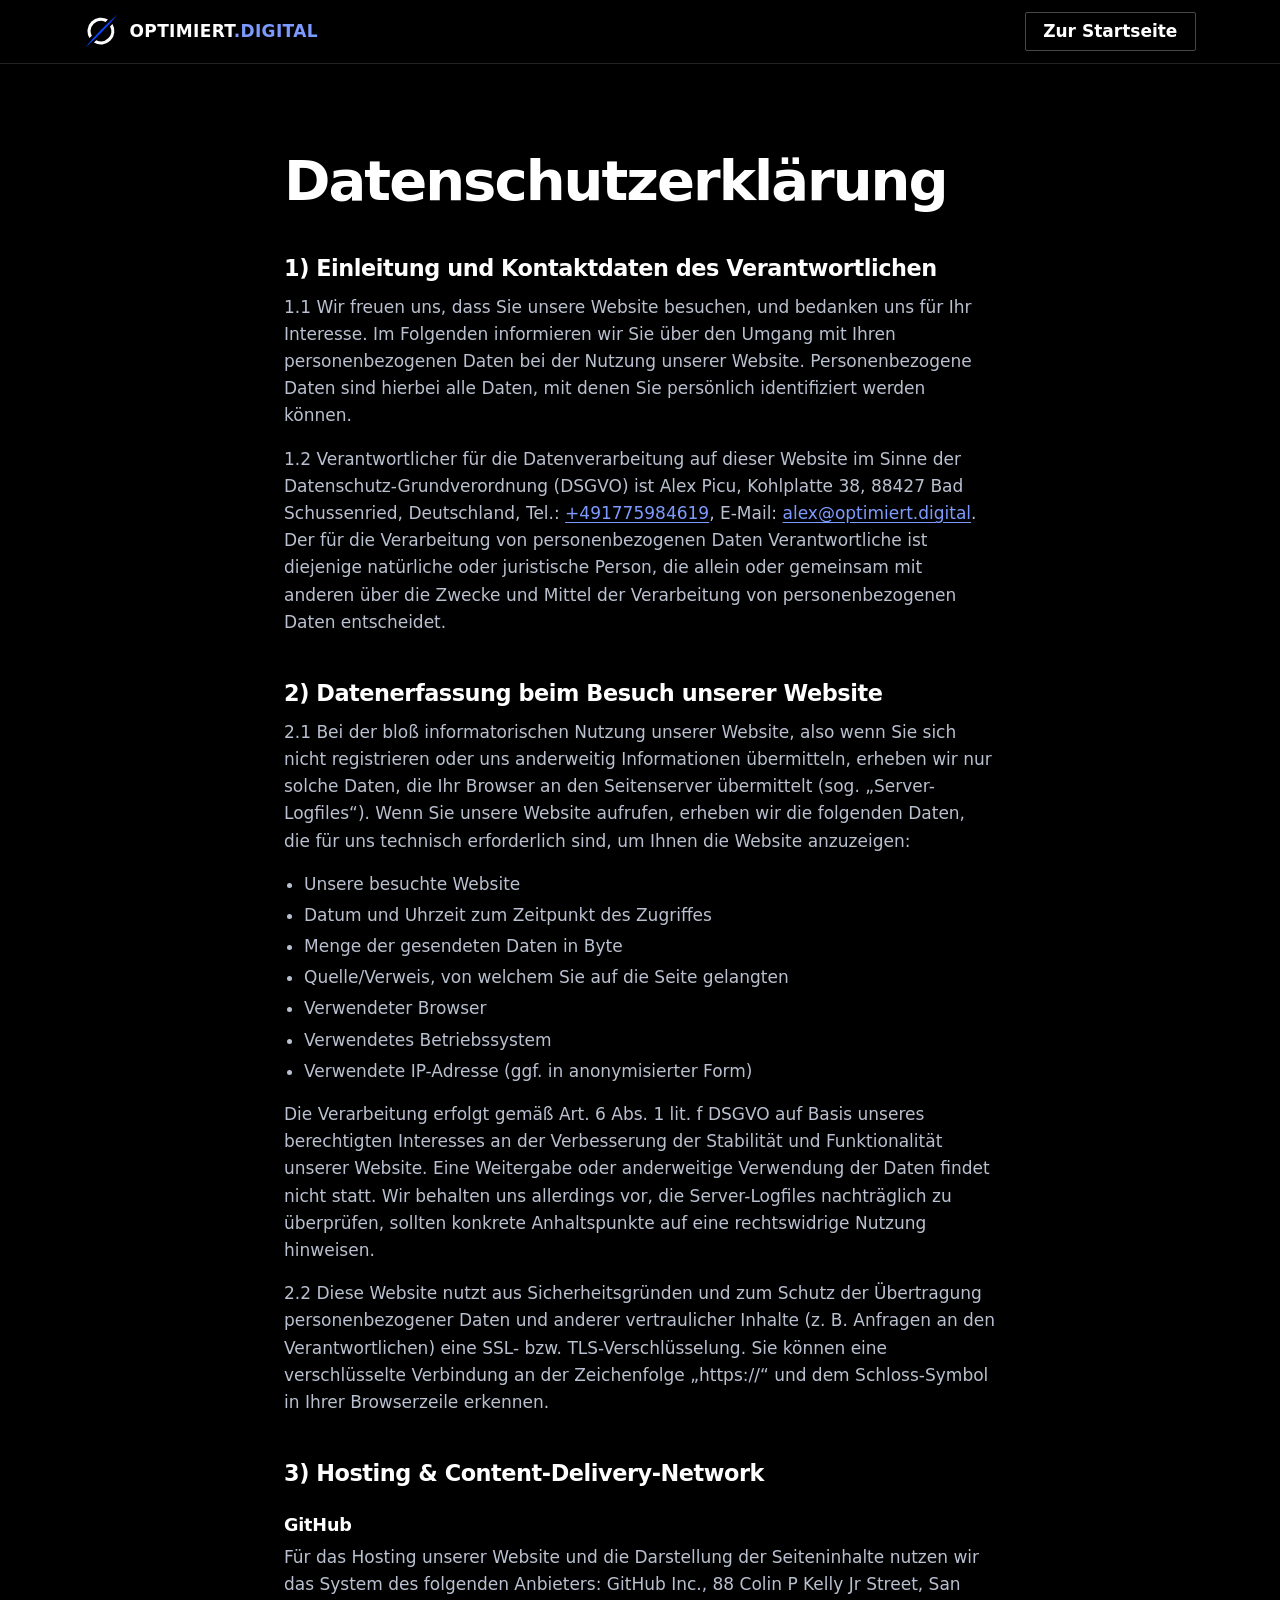
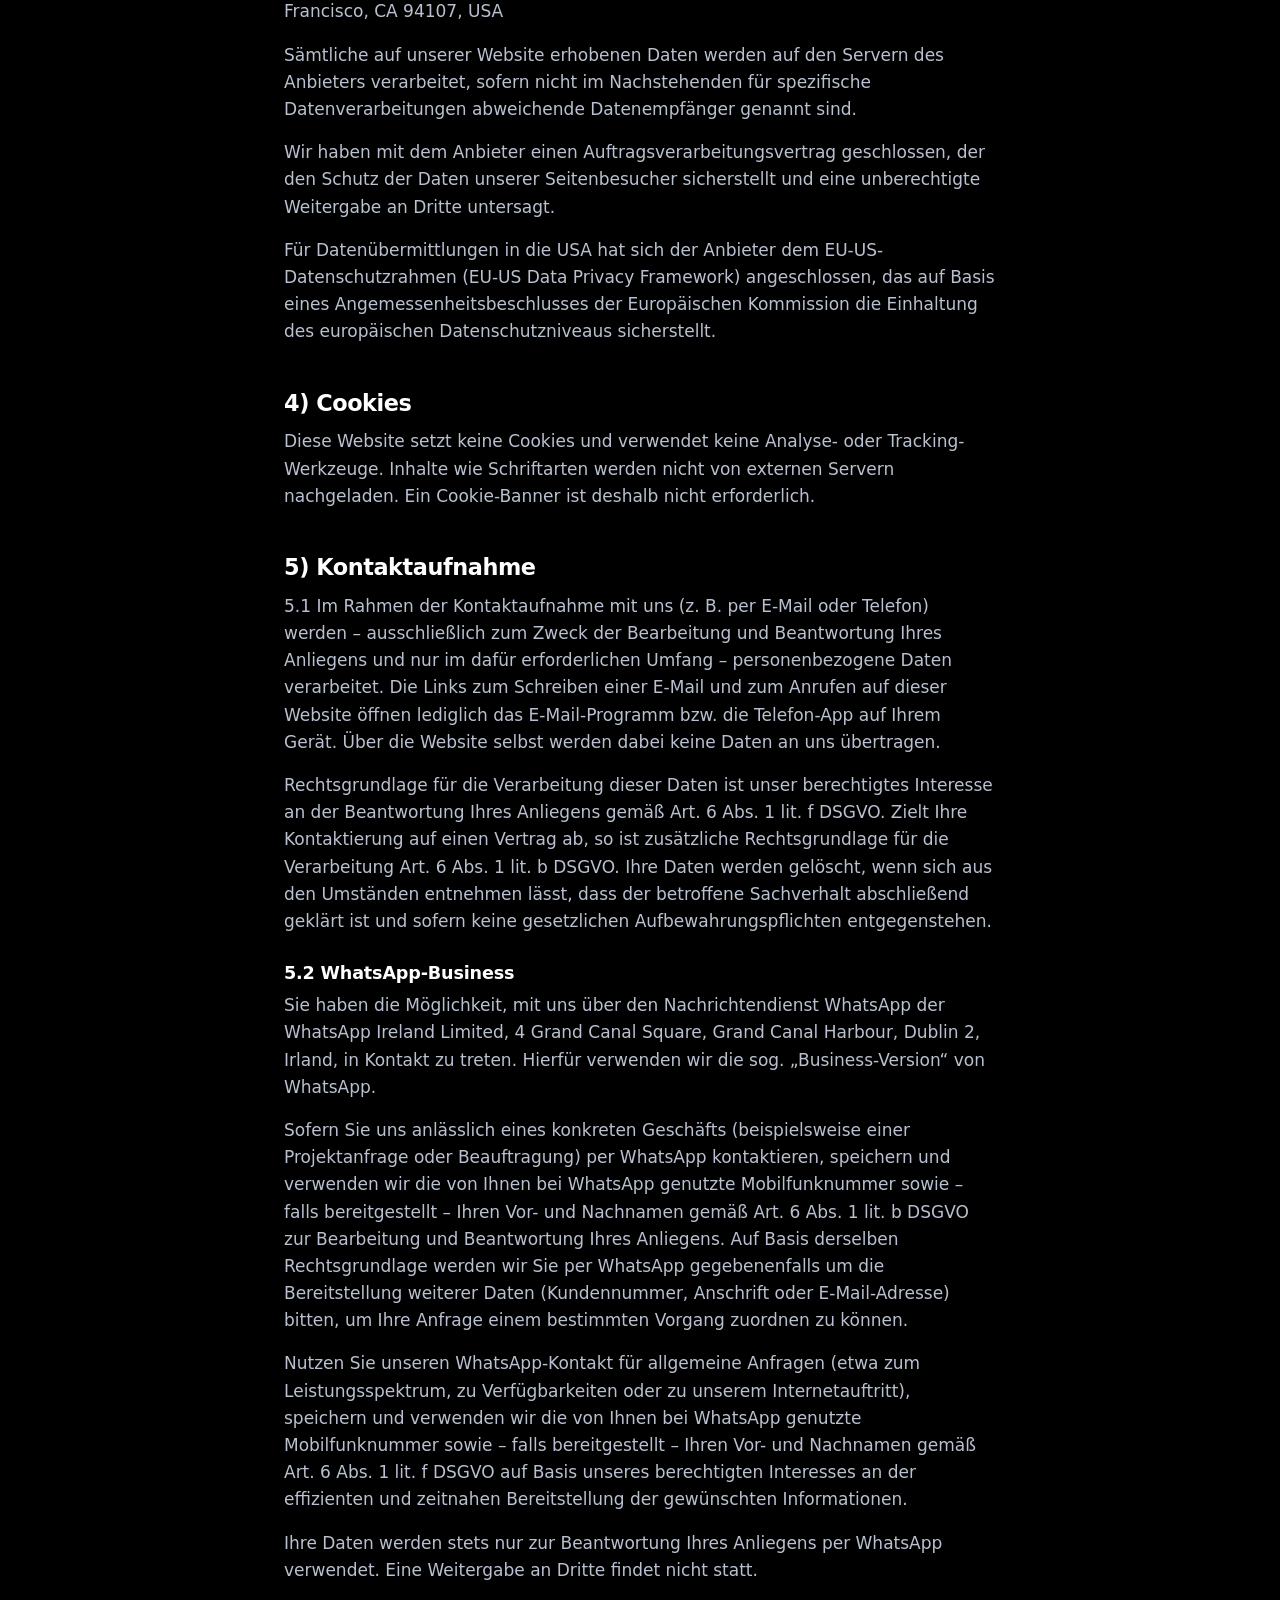
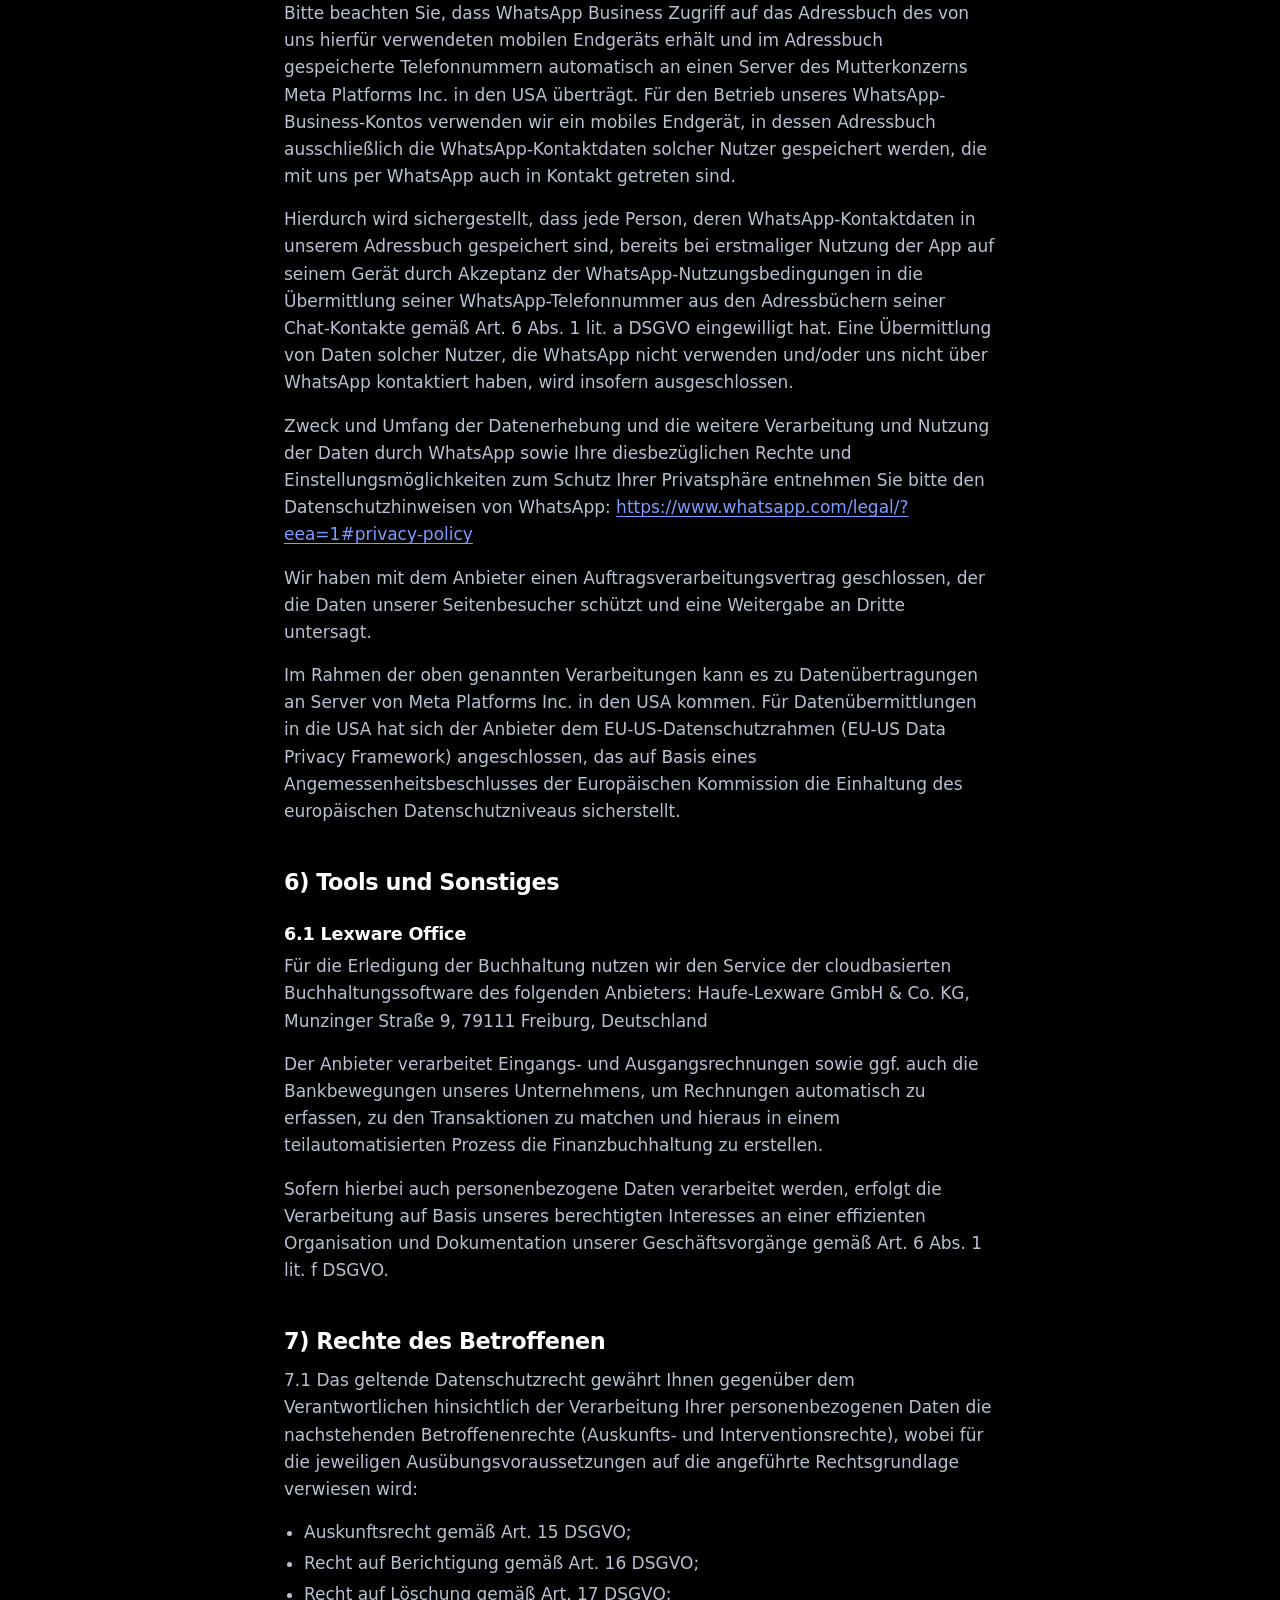
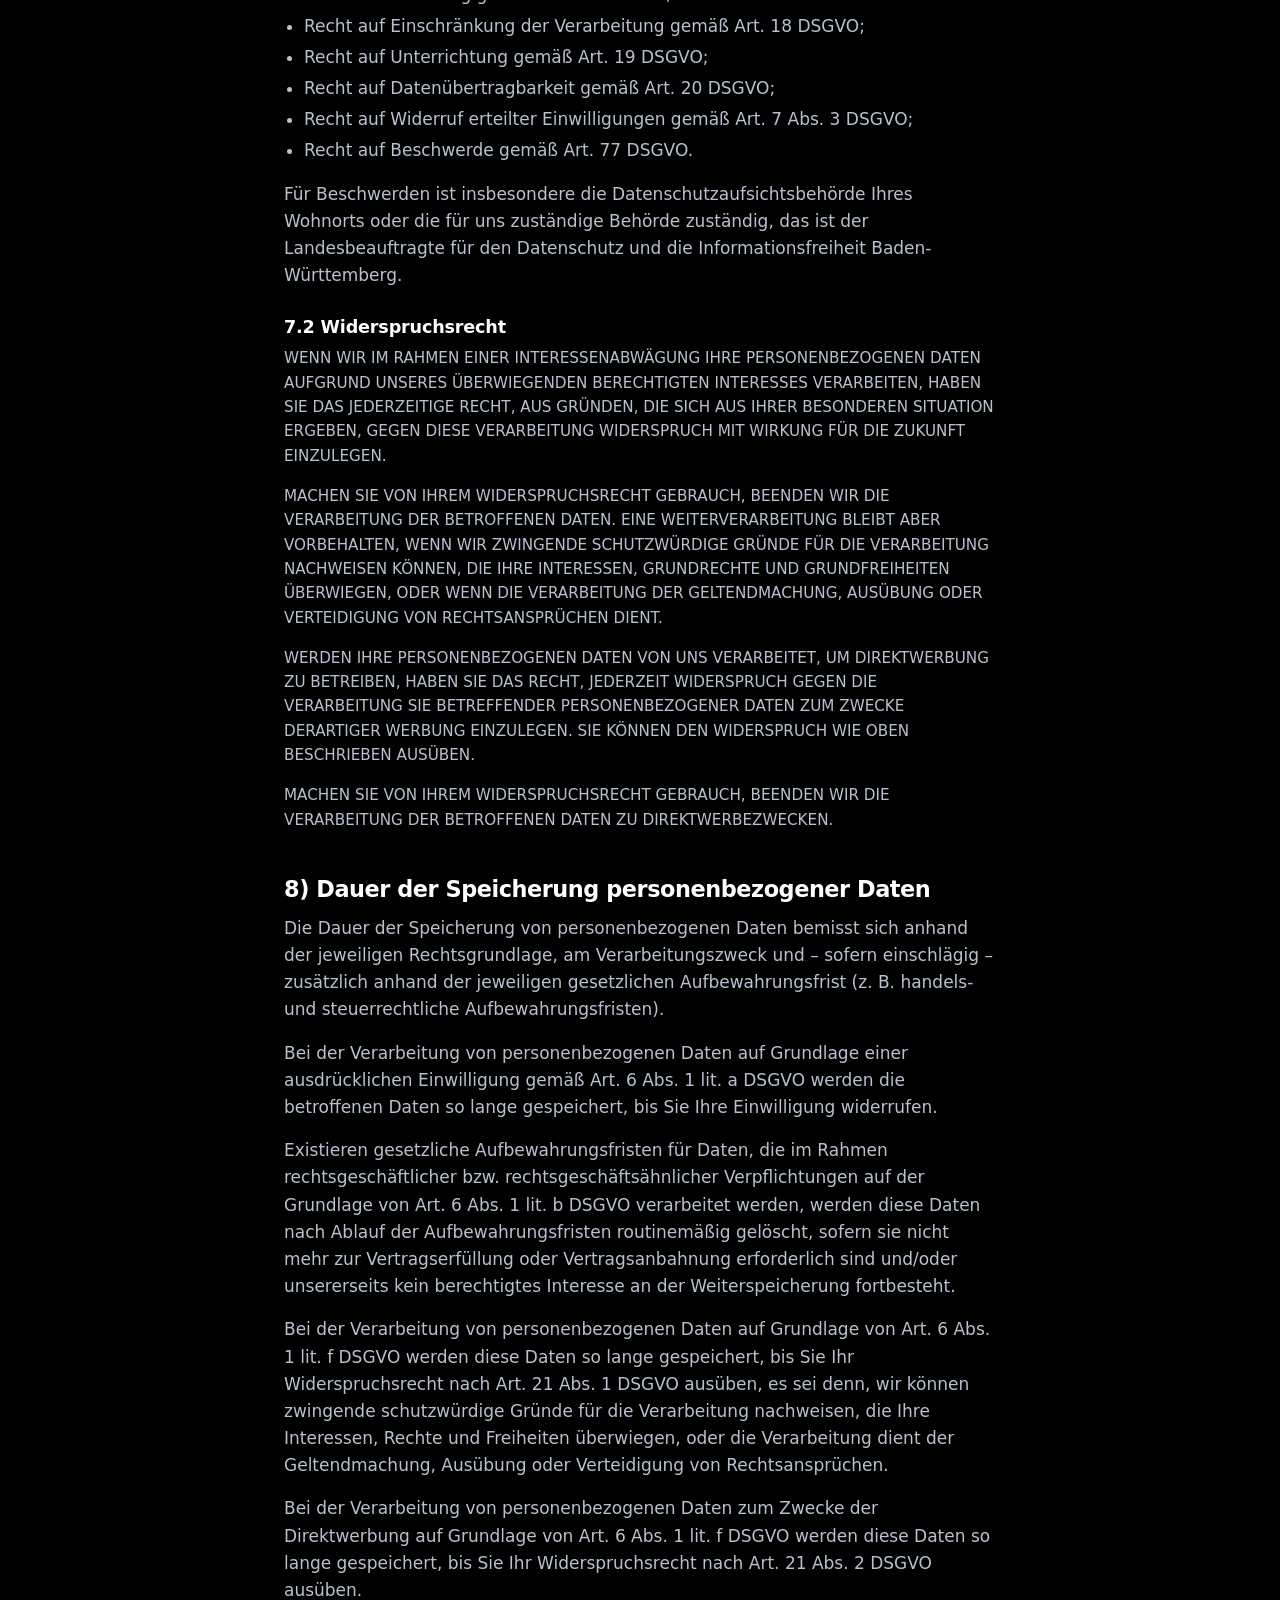
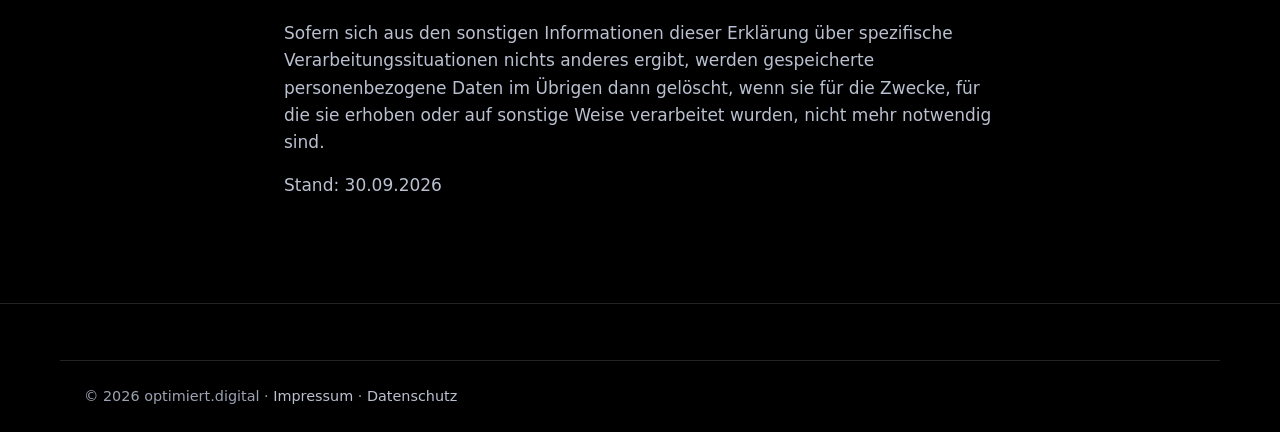
==== datenschutz.html @ 40876a68 "Add files via upload" ====
<!DOCTYPE html>
<html lang="de">
<head>
  <meta charset="utf-8">
  <meta name="viewport" content="width=device-width, initial-scale=1, viewport-fit=cover">
  <title>Datenschutzerklärung – optimiert.digital</title>
  <meta name="robots" content="noindex">
  <link rel="canonical" href="https://optimiert.digital/datenschutz.html">
  <meta name="theme-color" content="#000000">
  <meta name="color-scheme" content="dark">
  <link rel="icon" href="favicon.svg" type="image/svg+xml">
  <link rel="stylesheet" href="style.css">
</head>
<body>
  <svg width="0" height="0" style="position:absolute" aria-hidden="true" focusable="false">
    <symbol id="logo-mark" viewBox="200 170 900 900">
      <path fill="#fff" d="M826.9 316.6A352 352 0 0 0 343.1 800.4L404.8 738.7A268 268 0 0 1 765.2 378.3Z"/>
      <path fill="#fff" d="M943.9 433.6A352 352 0 0 1 460.1 917.4L521.8 855.7A268 268 0 0 0 882.2 495.3Z"/>
      <path fill="#0a47ff" d="M228 1055Q613 581 1077 186Q692 660 228 1055Z"/>
    </symbol>
  </svg>

  <header class="site-header">
    <div class="wrap bar">
      <a class="brand" href="index.html" aria-label="optimiert.digital, zur Startseite">
        <svg class="logo-mark" aria-hidden="true"><use href="#logo-mark"/></svg>
        <span class="wordmark">OPTIMIERT<span>.DIGITAL</span></span>
      </a>
      <a class="btn btn-outline btn-small" href="index.html">Zur Startseite</a>
    </div>
  </header>

  <main class="legal">
    <div class="wrap">
      <h1>Datenschutzerklärung</h1>

      <h2>1) Einleitung und Kontaktdaten des Verantwortlichen</h2>
      <p>1.1 Wir freuen uns, dass Sie unsere Website besuchen, und bedanken uns für Ihr Interesse. Im Folgenden informieren wir Sie über den Umgang mit Ihren personenbezogenen Daten bei der Nutzung unserer Website. Personenbezogene Daten sind hierbei alle Daten, mit denen Sie persönlich identifiziert werden können.</p>
      <p>1.2 Verantwortlicher für die Datenverarbeitung auf dieser Website im Sinne der Datenschutz-Grundverordnung (DSGVO) ist Alex Picu, Kohlplatte 38, 88427 Bad Schussenried, Deutschland, Tel.: <a href="tel:+491775984619">+491775984619</a>, E-Mail: <a href="mailto:alex@optimiert.digital">alex@optimiert.digital</a>. Der für die Verarbeitung von personenbezogenen Daten Verantwortliche ist diejenige natürliche oder juristische Person, die allein oder gemeinsam mit anderen über die Zwecke und Mittel der Verarbeitung von personenbezogenen Daten entscheidet.</p>

      <h2>2) Datenerfassung beim Besuch unserer Website</h2>
      <p>2.1 Bei der bloß informatorischen Nutzung unserer Website, also wenn Sie sich nicht registrieren oder uns anderweitig Informationen übermitteln, erheben wir nur solche Daten, die Ihr Browser an den Seitenserver übermittelt (sog. „Server-Logfiles“). Wenn Sie unsere Website aufrufen, erheben wir die folgenden Daten, die für uns technisch erforderlich sind, um Ihnen die Website anzuzeigen:</p>
      <ul>
        <li>Unsere besuchte Website</li>
        <li>Datum und Uhrzeit zum Zeitpunkt des Zugriffes</li>
        <li>Menge der gesendeten Daten in Byte</li>
        <li>Quelle/Verweis, von welchem Sie auf die Seite gelangten</li>
        <li>Verwendeter Browser</li>
        <li>Verwendetes Betriebssystem</li>
        <li>Verwendete IP-Adresse (ggf. in anonymisierter Form)</li>
      </ul>
      <p>Die Verarbeitung erfolgt gemäß Art. 6 Abs. 1 lit. f DSGVO auf Basis unseres berechtigten Interesses an der Verbesserung der Stabilität und Funktionalität unserer Website. Eine Weitergabe oder anderweitige Verwendung der Daten findet nicht statt. Wir behalten uns allerdings vor, die Server-Logfiles nachträglich zu überprüfen, sollten konkrete Anhaltspunkte auf eine rechtswidrige Nutzung hinweisen.</p>
      <p>2.2 Diese Website nutzt aus Sicherheitsgründen und zum Schutz der Übertragung personenbezogener Daten und anderer vertraulicher Inhalte (z. B. Anfragen an den Verantwortlichen) eine SSL- bzw. TLS-Verschlüsselung. Sie können eine verschlüsselte Verbindung an der Zeichenfolge „https://“ und dem Schloss-Symbol in Ihrer Browserzeile erkennen.</p>

      <h2>3) Hosting &amp; Content-Delivery-Network</h2>
      <h3>GitHub</h3>
      <p>Für das Hosting unserer Website und die Darstellung der Seiteninhalte nutzen wir das System des folgenden Anbieters: GitHub Inc., 88 Colin P Kelly Jr Street, San Francisco, CA 94107, USA</p>
      <p>Sämtliche auf unserer Website erhobenen Daten werden auf den Servern des Anbieters verarbeitet, sofern nicht im Nachstehenden für spezifische Datenverarbeitungen abweichende Datenempfänger genannt sind.</p>
      <p>Wir haben mit dem Anbieter einen Auftragsverarbeitungsvertrag geschlossen, der den Schutz der Daten unserer Seitenbesucher sicherstellt und eine unberechtigte Weitergabe an Dritte untersagt.</p>
      <p>Für Datenübermittlungen in die USA hat sich der Anbieter dem EU-US-Datenschutzrahmen (EU-US Data Privacy Framework) angeschlossen, das auf Basis eines Angemessenheitsbeschlusses der Europäischen Kommission die Einhaltung des europäischen Datenschutzniveaus sicherstellt.</p>

      <h2>4) Cookies</h2>
      <p>Diese Website setzt keine Cookies und verwendet keine Analyse- oder Tracking-Werkzeuge. Inhalte wie Schriftarten werden nicht von externen Servern nachgeladen. Ein Cookie-Banner ist deshalb nicht erforderlich.</p>

      <h2>5) Kontaktaufnahme</h2>
      <p>5.1 Im Rahmen der Kontaktaufnahme mit uns (z. B. per E-Mail oder Telefon) werden – ausschließlich zum Zweck der Bearbeitung und Beantwortung Ihres Anliegens und nur im dafür erforderlichen Umfang – personenbezogene Daten verarbeitet. Die Links zum Schreiben einer E-Mail und zum Anrufen auf dieser Website öffnen lediglich das E-Mail-Programm bzw. die Telefon-App auf Ihrem Gerät. Über die Website selbst werden dabei keine Daten an uns übertragen.</p>
      <p>Rechtsgrundlage für die Verarbeitung dieser Daten ist unser berechtigtes Interesse an der Beantwortung Ihres Anliegens gemäß Art. 6 Abs. 1 lit. f DSGVO. Zielt Ihre Kontaktierung auf einen Vertrag ab, so ist zusätzliche Rechtsgrundlage für die Verarbeitung Art. 6 Abs. 1 lit. b DSGVO. Ihre Daten werden gelöscht, wenn sich aus den Umständen entnehmen lässt, dass der betroffene Sachverhalt abschließend geklärt ist und sofern keine gesetzlichen Aufbewahrungspflichten entgegenstehen.</p>

      <h3>5.2 WhatsApp-Business</h3>
      <p>Sie haben die Möglichkeit, mit uns über den Nachrichtendienst WhatsApp der WhatsApp Ireland Limited, 4 Grand Canal Square, Grand Canal Harbour, Dublin 2, Irland, in Kontakt zu treten. Hierfür verwenden wir die sog. „Business-Version“ von WhatsApp.</p>
      <p>Sofern Sie uns anlässlich eines konkreten Geschäfts (beispielsweise einer Projektanfrage oder Beauftragung) per WhatsApp kontaktieren, speichern und verwenden wir die von Ihnen bei WhatsApp genutzte Mobilfunknummer sowie – falls bereitgestellt – Ihren Vor- und Nachnamen gemäß Art. 6 Abs. 1 lit. b DSGVO zur Bearbeitung und Beantwortung Ihres Anliegens. Auf Basis derselben Rechtsgrundlage werden wir Sie per WhatsApp gegebenenfalls um die Bereitstellung weiterer Daten (Kundennummer, Anschrift oder E-Mail-Adresse) bitten, um Ihre Anfrage einem bestimmten Vorgang zuordnen zu können.</p>
      <p>Nutzen Sie unseren WhatsApp-Kontakt für allgemeine Anfragen (etwa zum Leistungsspektrum, zu Verfügbarkeiten oder zu unserem Internetauftritt), speichern und verwenden wir die von Ihnen bei WhatsApp genutzte Mobilfunknummer sowie – falls bereitgestellt – Ihren Vor- und Nachnamen gemäß Art. 6 Abs. 1 lit. f DSGVO auf Basis unseres berechtigten Interesses an der effizienten und zeitnahen Bereitstellung der gewünschten Informationen.</p>
      <p>Ihre Daten werden stets nur zur Beantwortung Ihres Anliegens per WhatsApp verwendet. Eine Weitergabe an Dritte findet nicht statt.</p>
      <p>Bitte beachten Sie, dass WhatsApp Business Zugriff auf das Adressbuch des von uns hierfür verwendeten mobilen Endgeräts erhält und im Adressbuch gespeicherte Telefonnummern automatisch an einen Server des Mutterkonzerns Meta Platforms Inc. in den USA überträgt. Für den Betrieb unseres WhatsApp-Business-Kontos verwenden wir ein mobiles Endgerät, in dessen Adressbuch ausschließlich die WhatsApp-Kontaktdaten solcher Nutzer gespeichert werden, die mit uns per WhatsApp auch in Kontakt getreten sind.</p>
      <p>Hierdurch wird sichergestellt, dass jede Person, deren WhatsApp-Kontaktdaten in unserem Adressbuch gespeichert sind, bereits bei erstmaliger Nutzung der App auf seinem Gerät durch Akzeptanz der WhatsApp-Nutzungsbedingungen in die Übermittlung seiner WhatsApp-Telefonnummer aus den Adressbüchern seiner Chat-Kontakte gemäß Art. 6 Abs. 1 lit. a DSGVO eingewilligt hat. Eine Übermittlung von Daten solcher Nutzer, die WhatsApp nicht verwenden und/oder uns nicht über WhatsApp kontaktiert haben, wird insofern ausgeschlossen.</p>
      <p>Zweck und Umfang der Datenerhebung und die weitere Verarbeitung und Nutzung der Daten durch WhatsApp sowie Ihre diesbezüglichen Rechte und Einstellungsmöglichkeiten zum Schutz Ihrer Privatsphäre entnehmen Sie bitte den Datenschutzhinweisen von WhatsApp: <a href="https://www.whatsapp.com/legal/?eea=1#privacy-policy" rel="noopener" target="_blank">https://www.whatsapp.com/legal/?eea=1#privacy-policy</a></p>
      <p>Wir haben mit dem Anbieter einen Auftragsverarbeitungsvertrag geschlossen, der die Daten unserer Seitenbesucher schützt und eine Weitergabe an Dritte untersagt.</p>
      <p>Im Rahmen der oben genannten Verarbeitungen kann es zu Datenübertragungen an Server von Meta Platforms Inc. in den USA kommen. Für Datenübermittlungen in die USA hat sich der Anbieter dem EU-US-Datenschutzrahmen (EU-US Data Privacy Framework) angeschlossen, das auf Basis eines Angemessenheitsbeschlusses der Europäischen Kommission die Einhaltung des europäischen Datenschutzniveaus sicherstellt.</p>

      <h2>6) Tools und Sonstiges</h2>
      <h3>6.1 Lexware Office</h3>
      <p>Für die Erledigung der Buchhaltung nutzen wir den Service der cloudbasierten Buchhaltungssoftware des folgenden Anbieters: Haufe-Lexware GmbH &amp; Co. KG, Munzinger Straße 9, 79111 Freiburg, Deutschland</p>
      <p>Der Anbieter verarbeitet Eingangs- und Ausgangsrechnungen sowie ggf. auch die Bankbewegungen unseres Unternehmens, um Rechnungen automatisch zu erfassen, zu den Transaktionen zu matchen und hieraus in einem teilautomatisierten Prozess die Finanzbuchhaltung zu erstellen.</p>
      <p>Sofern hierbei auch personenbezogene Daten verarbeitet werden, erfolgt die Verarbeitung auf Basis unseres berechtigten Interesses an einer effizienten Organisation und Dokumentation unserer Geschäftsvorgänge gemäß Art. 6 Abs. 1 lit. f DSGVO.</p>

      <h2>7) Rechte des Betroffenen</h2>
      <p>7.1 Das geltende Datenschutzrecht gewährt Ihnen gegenüber dem Verantwortlichen hinsichtlich der Verarbeitung Ihrer personenbezogenen Daten die nachstehenden Betroffenenrechte (Auskunfts- und Interventionsrechte), wobei für die jeweiligen Ausübungsvoraussetzungen auf die angeführte Rechtsgrundlage verwiesen wird:</p>
      <ul>
        <li>Auskunftsrecht gemäß Art. 15 DSGVO;</li>
        <li>Recht auf Berichtigung gemäß Art. 16 DSGVO;</li>
        <li>Recht auf Löschung gemäß Art. 17 DSGVO;</li>
        <li>Recht auf Einschränkung der Verarbeitung gemäß Art. 18 DSGVO;</li>
        <li>Recht auf Unterrichtung gemäß Art. 19 DSGVO;</li>
        <li>Recht auf Datenübertragbarkeit gemäß Art. 20 DSGVO;</li>
        <li>Recht auf Widerruf erteilter Einwilligungen gemäß Art. 7 Abs. 3 DSGVO;</li>
        <li>Recht auf Beschwerde gemäß Art. 77 DSGVO.</li>
      </ul>
      <p>Für Beschwerden ist insbesondere die Datenschutzaufsichtsbehörde Ihres Wohnorts oder die für uns zuständige Behörde zuständig, das ist der Landesbeauftragte für den Datenschutz und die Informationsfreiheit Baden-Württemberg.</p>

      <h3>7.2 Widerspruchsrecht</h3>
      <p class="caps">WENN WIR IM RAHMEN EINER INTERESSENABWÄGUNG IHRE PERSONENBEZOGENEN DATEN AUFGRUND UNSERES ÜBERWIEGENDEN BERECHTIGTEN INTERESSES VERARBEITEN, HABEN SIE DAS JEDERZEITIGE RECHT, AUS GRÜNDEN, DIE SICH AUS IHRER BESONDEREN SITUATION ERGEBEN, GEGEN DIESE VERARBEITUNG WIDERSPRUCH MIT WIRKUNG FÜR DIE ZUKUNFT EINZULEGEN.</p>
      <p class="caps">MACHEN SIE VON IHREM WIDERSPRUCHSRECHT GEBRAUCH, BEENDEN WIR DIE VERARBEITUNG DER BETROFFENEN DATEN. EINE WEITERVERARBEITUNG BLEIBT ABER VORBEHALTEN, WENN WIR ZWINGENDE SCHUTZWÜRDIGE GRÜNDE FÜR DIE VERARBEITUNG NACHWEISEN KÖNNEN, DIE IHRE INTERESSEN, GRUNDRECHTE UND GRUNDFREIHEITEN ÜBERWIEGEN, ODER WENN DIE VERARBEITUNG DER GELTENDMACHUNG, AUSÜBUNG ODER VERTEIDIGUNG VON RECHTSANSPRÜCHEN DIENT.</p>
      <p class="caps">WERDEN IHRE PERSONENBEZOGENEN DATEN VON UNS VERARBEITET, UM DIREKTWERBUNG ZU BETREIBEN, HABEN SIE DAS RECHT, JEDERZEIT WIDERSPRUCH GEGEN DIE VERARBEITUNG SIE BETREFFENDER PERSONENBEZOGENER DATEN ZUM ZWECKE DERARTIGER WERBUNG EINZULEGEN. SIE KÖNNEN DEN WIDERSPRUCH WIE OBEN BESCHRIEBEN AUSÜBEN.</p>
      <p class="caps">MACHEN SIE VON IHREM WIDERSPRUCHSRECHT GEBRAUCH, BEENDEN WIR DIE VERARBEITUNG DER BETROFFENEN DATEN ZU DIREKTWERBEZWECKEN.</p>

      <h2>8) Dauer der Speicherung personenbezogener Daten</h2>
      <p>Die Dauer der Speicherung von personenbezogenen Daten bemisst sich anhand der jeweiligen Rechtsgrundlage, am Verarbeitungszweck und – sofern einschlägig – zusätzlich anhand der jeweiligen gesetzlichen Aufbewahrungsfrist (z. B. handels- und steuerrechtliche Aufbewahrungsfristen).</p>
      <p>Bei der Verarbeitung von personenbezogenen Daten auf Grundlage einer ausdrücklichen Einwilligung gemäß Art. 6 Abs. 1 lit. a DSGVO werden die betroffenen Daten so lange gespeichert, bis Sie Ihre Einwilligung widerrufen.</p>
      <p>Existieren gesetzliche Aufbewahrungsfristen für Daten, die im Rahmen rechtsgeschäftlicher bzw. rechtsgeschäftsähnlicher Verpflichtungen auf der Grundlage von Art. 6 Abs. 1 lit. b DSGVO verarbeitet werden, werden diese Daten nach Ablauf der Aufbewahrungsfristen routinemäßig gelöscht, sofern sie nicht mehr zur Vertragserfüllung oder Vertragsanbahnung erforderlich sind und/oder unsererseits kein berechtigtes Interesse an der Weiterspeicherung fortbesteht.</p>
      <p>Bei der Verarbeitung von personenbezogenen Daten auf Grundlage von Art. 6 Abs. 1 lit. f DSGVO werden diese Daten so lange gespeichert, bis Sie Ihr Widerspruchsrecht nach Art. 21 Abs. 1 DSGVO ausüben, es sei denn, wir können zwingende schutzwürdige Gründe für die Verarbeitung nachweisen, die Ihre Interessen, Rechte und Freiheiten überwiegen, oder die Verarbeitung dient der Geltendmachung, Ausübung oder Verteidigung von Rechtsansprüchen.</p>
      <p>Bei der Verarbeitung von personenbezogenen Daten zum Zwecke der Direktwerbung auf Grundlage von Art. 6 Abs. 1 lit. f DSGVO werden diese Daten so lange gespeichert, bis Sie Ihr Widerspruchsrecht nach Art. 21 Abs. 2 DSGVO ausüben.</p>
      <p>Sofern sich aus den sonstigen Informationen dieser Erklärung über spezifische Verarbeitungssituationen nichts anderes ergibt, werden gespeicherte personenbezogene Daten im Übrigen dann gelöscht, wenn sie für die Zwecke, für die sie erhoben oder auf sonstige Weise verarbeitet wurden, nicht mehr notwendig sind.</p>

      <p>Stand: 30.09.2026</p>
    </div>
  </main>

  <footer class="site-footer">
    <div class="wrap copyright">
      © 2026 optimiert.digital · <a href="impressum.html">Impressum</a> · <a href="datenschutz.html">Datenschutz</a>
    </div>
  </footer>
</body>
</html>
---- style.css ----
/* optimiert.digital – Schwarz, Blau, Weiß (Weiß nur für Text und Linien) */

:root {
  --black: #000;
  --white: #fff;
  --blue: #0a47ff;
  --blue-hover: #2c62ff;
  --blue-soft: #7d9bff;     /* Blau für Text und Icons auf Schwarz */
  --muted: #9aa2b3;
  --muted-light: #b9c0cf;
  --line: rgba(255, 255, 255, .14);
  --line-strong: rgba(255, 255, 255, .28);

  --font: ui-sans-serif, system-ui, -apple-system, "Segoe UI", Roboto, "Helvetica Neue", Arial, sans-serif;
  --maxw: 1160px;
  --header-h: calc(64px + env(safe-area-inset-top, 0px));
  --ease: cubic-bezier(.2, .7, .2, 1);
}

*, *::before, *::after { box-sizing: border-box; }

html {
  scroll-padding-top: calc(var(--header-h) + 16px);
  -webkit-text-size-adjust: 100%;
  -webkit-tap-highlight-color: transparent;
  background: var(--black);
  color-scheme: dark;
}
@media (prefers-reduced-motion: no-preference) {
  html { scroll-behavior: smooth; }
}

body {
  margin: 0;
  font-family: var(--font);
  font-size: 1.0625rem;
  line-height: 1.6;
  color: var(--white);
  background: var(--black);
  -webkit-font-smoothing: antialiased;
  overflow-x: hidden;
}

img, svg { display: block; max-width: 100%; }
a { color: inherit; }
p { margin: 0 0 1rem; }
ul, ol { margin: 0; padding: 0; list-style: none; }

h1, h2, h3 { margin: 0; line-height: 1.05; letter-spacing: -.035em; font-weight: 800; }
h2 { font-size: clamp(1.9rem, 4.6vw, 3.25rem); }
h3 { font-size: 1.3rem; letter-spacing: -.02em; line-height: 1.2; }

:focus-visible {
  outline: 3px solid var(--blue-soft);
  outline-offset: 3px;
}

.wrap {
  width: 100%;
  max-width: var(--maxw);
  margin-inline: auto;
  padding-left: max(1.5rem, env(safe-area-inset-left));
  padding-right: max(1.5rem, env(safe-area-inset-right));
}
@media (max-width: 520px) {
  .wrap {
    padding-left: max(1.15rem, env(safe-area-inset-left));
    padding-right: max(1.15rem, env(safe-area-inset-right));
  }
}

.skip {
  position: absolute;
  left: -999px;
  top: 0;
  background: var(--blue);
  color: var(--white);
  padding: .75rem 1rem;
  z-index: 200;
}
.skip:focus { left: 0; }

/* ---------- Icons ---------- */
.icon {
  width: 1.5rem;
  height: 1.5rem;
  fill: none;
  stroke: currentColor;
  stroke-width: 1.6;
  stroke-linecap: round;
  stroke-linejoin: round;
  flex: none;
}
.ico {
  display: inline-grid;
  place-items: center;
  width: 3rem;
  height: 3rem;
  flex: none;
  color: var(--blue-soft);
  border: 1px solid var(--line-strong);
  border-radius: 2px;
  transition: border-color .25s var(--ease), background-color .25s var(--ease), color .25s var(--ease);
}

/* ---------- Buttons ---------- */
.btn {
  display: inline-flex;
  align-items: center;
  justify-content: center;
  gap: .65rem;
  padding: .9rem 1.6rem;
  border: 1px solid transparent;
  border-radius: 2px;
  font: inherit;
  font-weight: 700;
  line-height: 1.2;
  text-decoration: none;
  text-align: center;
  cursor: pointer;
  transition: background-color .2s var(--ease), border-color .2s var(--ease),
              transform .2s var(--ease), box-shadow .2s var(--ease);
}
.btn .icon { width: 1.25rem; height: 1.25rem; stroke-width: 2; }
.btn-small { padding: .55rem 1.1rem; }
.btn-xl { padding: 1.15rem 1.9rem; font-size: 1.1rem; }
.btn-primary { background: var(--blue); color: var(--white); }
.btn-outline { border-color: var(--line-strong); color: var(--white); background: transparent; }

/* ---------- Header ---------- */
.site-header {
  position: sticky;
  top: 0;
  z-index: 100;
  height: var(--header-h);
  padding-top: env(safe-area-inset-top, 0px);
  background: var(--black);
  border-bottom: 1px solid var(--line);
}
.bar {
  display: flex;
  align-items: center;
  justify-content: space-between;
  height: 100%;
}

.brand {
  display: inline-flex;
  align-items: center;
  gap: .7rem;
  text-decoration: none;
  margin: 0;
}
.logo-mark { width: 2.15rem; height: 2.15rem; flex: none; }
.wordmark { font-weight: 800; letter-spacing: .02em; }
.wordmark span { color: var(--blue-soft); }

.nav { display: flex; align-items: center; gap: 2rem; }
.nav a:not(.btn) {
  position: relative;
  padding: .35rem 0;
  text-decoration: none;
  font-weight: 500;
  color: var(--muted-light);
  transition: color .2s var(--ease);
}
.nav a:not(.btn)::after {
  content: "";
  position: absolute;
  left: 0; right: 0; bottom: 0;
  height: 2px;
  background: var(--blue);
  transform: scaleX(0);
  transform-origin: left;
  transition: transform .3s var(--ease);
}

/* Mobil gibt es keine Navigation im Header, nur das Logo (Kontakt über die untere Leiste) */
@media (max-width: 860px) {
  .nav { display: none; }
}

/* ---------- Hero ---------- */
.hero { padding-top: clamp(2.5rem, 7vw, 6rem); }

.hero-grid {
  display: grid;
  grid-template-columns: 1.1fr .9fr;
  gap: clamp(2rem, 5vw, 4.5rem);
  align-items: center;
}
.hero h1 {
  font-size: clamp(2.1rem, 9vw, 4.5rem);
  line-height: .98;
  letter-spacing: -.05em;
  margin-bottom: 1.5rem;
}
.lead {
  max-width: 34rem;
  font-size: clamp(1.05rem, 2.4vw, 1.2rem);
  color: var(--muted-light);
  margin-bottom: 2rem;
}
.actions { display: flex; flex-wrap: wrap; gap: .85rem; }

.hero-visual { position: relative; }
.hero-media {
  position: relative;
  z-index: 1;
  margin: 0;
  aspect-ratio: 4 / 3;
  overflow: hidden;
  border: 1px solid var(--line);
  border-radius: 2px;
}
.hero-media img {
  width: 100%;
  height: 100%;
  object-fit: cover;
  transition: transform .8s var(--ease);
}

/* Die blaue Klinge aus dem Logo als wiederkehrendes Motiv */
.blade {
  position: absolute;
  z-index: 0;
  top: -14%;
  right: -7%;
  width: 62%;
  aspect-ratio: 1;
  background: linear-gradient(225deg, var(--blue) 0%, rgba(10, 71, 255, 0) 80%);
  clip-path: polygon(100% 0, 58% 58%, 0 100%, 42% 42%);
  pointer-events: none;
}

.usp {
  margin-top: clamp(3rem, 7vw, 5.5rem);
  display: grid;
  grid-template-columns: repeat(4, 1fr);
  border-top: 1px solid var(--line);
}
.usp li {
  display: flex;
  flex-direction: column;
  gap: 1.1rem;
  padding: 2rem 1.5rem 2.75rem 0;
}
.usp strong { display: block; font-size: 1.05rem; margin-bottom: .3rem; }
.usp div span { display: block; color: var(--muted); font-size: .975rem; line-height: 1.5; }

@media (min-width: 901px) {
  .hero h1 { font-size: clamp(2.75rem, 5.4vw, 4.5rem); }
}
@media (max-width: 900px) {
  .hero-grid { grid-template-columns: 1fr; }
  .hero-media { aspect-ratio: 16 / 10; }
  .blade { top: -10%; right: -4%; width: 48%; }
  .usp { grid-template-columns: repeat(2, 1fr); }
  .usp li { padding-right: 1.25rem; }
}
@media (max-width: 560px) {
  .actions .btn { flex: 1 1 100%; padding-block: 1.05rem; }
  .usp { grid-template-columns: 1fr; margin-top: 2.5rem; }
  .usp li {
    flex-direction: row;
    align-items: flex-start;
    gap: 1rem;
    padding: 1.35rem 0;
    border-bottom: 1px solid var(--line);
  }
  .usp li:last-child { border-bottom: 0; padding-bottom: 0; }
  .usp .ico { width: 2.75rem; height: 2.75rem; }
}

/* Einmaliger Einstieg beim Laden der Seite */
@media (prefers-reduced-motion: no-preference) {
  .hero-copy > * { animation: rise .7s var(--ease) both; }
  .hero-copy > :nth-child(2) { animation-delay: .1s; }
  .hero-copy > :nth-child(3) { animation-delay: .2s; }
  .hero-visual { animation: rise .8s var(--ease) .15s both; }
  .blade { animation: slice 1s var(--ease) .45s both; }
}
@keyframes rise {
  from { opacity: 0; transform: translateY(18px); }
  to   { opacity: 1; transform: none; }
}
@keyframes slice {
  from { opacity: 0; transform: translate(12%, -12%); }
  to   { opacity: 1; transform: none; }
}

/* ---------- Sektionen ---------- */
.section { padding-block: clamp(3.5rem, 9vw, 7.5rem); }
.section + .section { border-top: 1px solid var(--line); }
.hero + .section { margin-top: clamp(1rem, 3vw, 2rem); border-top: 1px solid var(--line); }

.section-head { max-width: 40rem; margin-bottom: clamp(2.25rem, 5vw, 4rem); }
.section-head h2 { margin-bottom: 1.1rem; }

.split {
  display: grid;
  grid-template-columns: 1fr 1fr;
  gap: clamp(2.25rem, 6vw, 5rem);
  align-items: start;
}
@media (max-width: 860px) {
  .split { grid-template-columns: 1fr; }
}

.sub { font-size: 1.2rem; font-weight: 700; margin: 1.25rem 0 .75rem; }
.body-lg { max-width: 36rem; font-size: clamp(1.05rem, 2.3vw, 1.15rem); color: var(--muted-light); }
.split h2 { margin-bottom: 1.25rem; }

/* Ansatz */
.principles li {
  display: flex;
  gap: 1.25rem;
  padding: 1.6rem 0;
  border-top: 1px solid var(--line);
  transition: border-color .3s var(--ease);
}
.principles li:last-child { border-bottom: 1px solid var(--line); }
.principles h3 { margin-bottom: .35rem; }
.principles p { margin: 0; color: var(--muted); }

/* ---------- Pakete: Treppe ---------- */
.steps {
  display: grid;
  grid-template-columns: repeat(3, 1fr);
  gap: 1rem;
  align-items: stretch;
}
.tier {
  display: flex;
  flex-direction: column;
  padding: 2rem 1.75rem;
  background: var(--black);
  border: 1px solid var(--line-strong);
  border-radius: 2px;
  transition: border-color .3s var(--ease), transform .3s var(--ease), box-shadow .3s var(--ease);
}
.tier:nth-child(1) { margin-top: 7rem; }
.tier:nth-child(2) { margin-top: 3.5rem; }
.tier-top { border-color: var(--blue); box-shadow: 0 0 0 1px var(--blue) inset; }
.tier-top .ico { border-color: var(--blue); background: rgba(10, 71, 255, .14); }

.tier-head { display: flex; align-items: center; gap: 1rem; margin-bottom: 1.5rem; }
.tier h3 { font-size: 1.1rem; letter-spacing: .05em; }

.price {
  font-size: clamp(2.25rem, 4vw, 3rem);
  font-weight: 800;
  letter-spacing: -.04em;
  line-height: 1;
  margin-bottom: 1.5rem;
}
.price span { font-size: .95rem; font-weight: 500; letter-spacing: 0; color: var(--muted); }
.price-note { margin: 1.75rem 0 0; color: var(--muted); font-size: .9rem; }

.checks { margin: 0 0 2rem; }
.checks li {
  display: flex;
  gap: .7rem;
  align-items: flex-start;
  padding: .65rem 0;
  border-top: 1px solid var(--line);
  font-size: 1rem;
  line-height: 1.4;
}
.checks .icon { width: 1.1rem; height: 1.1rem; margin-top: .15rem; color: var(--blue-soft); stroke-width: 2.2; }
.checks li.includes { font-weight: 800; }
.tier .btn { margin-top: auto; }

@media (max-width: 960px) {
  .steps { grid-template-columns: 1fr; }
  .tier:nth-child(1), .tier:nth-child(2) { margin-top: 0; }
  .tier { padding: 1.75rem 1.4rem; }
  .tier .btn { padding-block: 1.05rem; }
}

/* ---------- Prozess ---------- */
.process {
  display: grid;
  grid-template-columns: repeat(4, 1fr);
  gap: 2rem;
}
.process li {
  padding-top: 1.5rem;
  border-top: 1px solid var(--line-strong);
  transition: border-color .3s var(--ease);
}
.process .ico { margin-bottom: 1.25rem; }
.process h3 { margin-bottom: .5rem; }
.process p { margin: 0; color: var(--muted); }

@media (max-width: 960px) { .process { grid-template-columns: repeat(2, 1fr); } }
@media (max-width: 560px) {
  .process { grid-template-columns: 1fr; gap: 0; }
  .process li {
    display: grid;
    grid-template-columns: auto 1fr;
    column-gap: 1rem;
    padding: 1.4rem 0;
  }
  .process .ico { grid-row: 1 / span 2; margin: 0; width: 2.75rem; height: 2.75rem; }
  .process h3 { align-self: end; margin-bottom: .25rem; }
  .process li:last-child { border-bottom: 1px solid var(--line-strong); }
}

/* ---------- Über Uns ---------- */
.eyebrow {
  margin: 0 0 1.25rem;
  font-size: .8rem;
  font-weight: 700;
  letter-spacing: .14em;
  text-transform: uppercase;
  color: var(--blue);
}
.about-head {
  display: grid;
  grid-template-columns: 1.2fr .8fr;
  gap: clamp(1.5rem, 5vw, 4rem);
  align-items: end;
  margin-bottom: clamp(2.25rem, 5vw, 4rem);
}
.about-title {
  font-size: clamp(2.6rem, 8vw, 6rem);
  line-height: .95;
  letter-spacing: -.055em;
}
.about-title span { color: var(--blue); }
.about-text .body-lg { color: var(--muted); }
.about-text .body-lg:last-child { margin-bottom: 0; }

.about-cards {
  display: grid;
  grid-template-columns: 1fr 1fr;
  gap: 1.25rem;
}
.card {
  position: relative;
  display: flex;
  flex-direction: column;
  gap: clamp(2rem, 6vw, 4.5rem);
  padding: clamp(1.5rem, 3vw, 3rem);
  border: 1px solid var(--line);
  border-radius: 1.5rem;
  background: linear-gradient(160deg, rgba(255, 255, 255, .035), rgba(255, 255, 255, 0) 55%);
  transition: border-color .3s var(--ease), transform .3s var(--ease), box-shadow .3s var(--ease);
}
.card h3 { font-size: clamp(1.8rem, 3.4vw, 2.4rem); letter-spacing: -.04em; margin-bottom: .9rem; }
.card-body p:last-child { margin-bottom: 0; }
.card .card-body > p:not(.eyebrow):not(.card-strong) { color: var(--muted); }
.card .eyebrow { margin-bottom: .9rem; font-size: .75rem; }
.card-strong { font-weight: 700; margin-bottom: .75rem; }

.ico-box {
  display: grid;
  place-items: center;
  width: 4.25rem;
  height: 4.25rem;
  flex: none;
  border: 1px solid var(--line);
  border-radius: 1.1rem;
  background: rgba(255, 255, 255, .03);
}
.ico-box .logo-mark { width: 2.4rem; height: 2.4rem; }
.ico-box img { width: 2.25rem; height: 2.25rem; object-fit: contain; }
.ico-box img ~ .icon-fallback { display: none; }
.ico-box .icon-fallback { width: 2rem; height: 2rem; }

/* Shopify-Karte mit grünem Akzent wie im Entwurf */
.card-shopify {
  --shop: #a4d65e;
  border-color: rgba(164, 214, 94, .22);
  background: linear-gradient(200deg, rgba(164, 214, 94, .09), rgba(164, 214, 94, 0) 45%);
}
.card-shopify .eyebrow { color: var(--shop); }
.card-shopify .ico-box { border-color: rgba(164, 214, 94, .28); color: var(--shop); }
.badge {
  position: absolute;
  top: clamp(1.5rem, 3vw, 3rem);
  right: clamp(1.5rem, 3vw, 3rem);
  padding: .5rem 1rem;
  border: 1px solid rgba(164, 214, 94, .35);
  border-radius: .6rem;
  background: rgba(164, 214, 94, .07);
  color: var(--shop);
  font-size: .72rem;
  font-weight: 700;
  letter-spacing: .12em;
  text-transform: uppercase;
}
.grid-checks {
  display: grid;
  grid-template-columns: 1fr 1fr;
  margin-top: 1.75rem;
  border: 1px solid var(--line);
  border-radius: .25rem;
}
.grid-checks li {
  display: flex;
  align-items: center;
  gap: .65rem;
  padding: 1.05rem 1.1rem;
  font-size: .95rem;
  line-height: 1.35;
  border-bottom: 1px solid var(--line);
}
.grid-checks li:nth-child(odd) { border-right: 1px solid var(--line); }
.grid-checks li:nth-last-child(-n + 2) { border-bottom: 0; }
.grid-checks .icon { width: 1.1rem; height: 1.1rem; color: var(--shop); stroke-width: 2.4; }

@media (max-width: 900px) {
  .about-head { grid-template-columns: 1fr; align-items: start; }
  .about-cards { grid-template-columns: 1fr; }
  .card { gap: 2.25rem; }
}
@media (max-width: 480px) {
  .grid-checks { grid-template-columns: 1fr; }
  .grid-checks li:nth-child(odd) { border-right: 0; }
  .grid-checks li:nth-last-child(2) { border-bottom: 1px solid var(--line); }
}

/* ---------- Kontakt: CTA ---------- */
.cta {
  position: relative;
  overflow: hidden;
  display: grid;
  grid-template-columns: 1.1fr .9fr;
  gap: clamp(2rem, 5vw, 4rem);
  align-items: center;
  padding: clamp(2rem, 6vw, 4.5rem);
  border: 1px solid var(--blue);
  border-radius: 2px;
  background: linear-gradient(135deg, rgba(10, 71, 255, .3) 0%, rgba(10, 71, 255, .06) 45%, rgba(0, 0, 0, 0) 75%);
  transition: box-shadow .4s var(--ease);
}
.cta-blade {
  position: absolute;
  right: -6%;
  bottom: -30%;
  width: 55%;
  aspect-ratio: 1;
  background: linear-gradient(225deg, rgba(10, 71, 255, .55) 0%, rgba(10, 71, 255, 0) 70%);
  clip-path: polygon(100% 0, 58% 58%, 0 100%, 42% 42%);
  pointer-events: none;
}
.cta-copy, .cta-actions { position: relative; z-index: 1; }
.cta h2 { font-size: clamp(2.1rem, 5.5vw, 3.75rem); margin-bottom: 1.25rem; }
.cta .body-lg { color: var(--white); opacity: .85; margin-bottom: 0; }

.cta-actions { display: grid; gap: .9rem; }

@media (max-width: 860px) {
  .cta { grid-template-columns: 1fr; }
  .cta-blade { width: 80%; bottom: -25%; }
}

/* ---------- Footer ---------- */
.site-footer {
  background: var(--black);
  border-top: 1px solid var(--line);
  padding-top: 3.5rem;
}
.footer-grid {
  display: grid;
  grid-template-columns: 2fr 1fr 1fr;
  gap: 2.25rem 2rem;
  padding-bottom: 3rem;
}
.brand-footer { margin-bottom: 1rem; }
.muted-light { color: var(--muted-light); }
.footer-title { font-size: 1rem; letter-spacing: 0; margin-bottom: .85rem; }
.site-footer li { margin-bottom: .45rem; }
.site-footer a:not(.brand) { color: var(--muted-light); text-decoration: none; transition: color .2s var(--ease); }
.copyright {
  padding-top: 1.5rem;
  padding-bottom: calc(1.5rem + env(safe-area-inset-bottom, 0px));
  border-top: 1px solid var(--line);
  color: var(--muted);
  font-size: .9rem;
}
@media (max-width: 700px) {
  .footer-grid { grid-template-columns: 1fr 1fr; }
  .footer-grid > div:first-child { grid-column: 1 / -1; }
  .copyright { padding-bottom: calc(6rem + env(safe-area-inset-bottom, 0px)); }
}

/* ---------- Schnellzugriff am Handy ---------- */
.dock { display: none; }
@media (max-width: 860px) {
  .dock {
    position: fixed;
    left: 0;
    right: 0;
    bottom: 0;
    z-index: 80;
    display: grid;
    grid-template-columns: 1fr 1fr;
    gap: .6rem;
    padding: .7rem max(1.15rem, env(safe-area-inset-right)) calc(.7rem + env(safe-area-inset-bottom, 0px)) max(1.15rem, env(safe-area-inset-left));
    background: rgba(0, 0, 0, .94);
    border-top: 1px solid var(--line);
    -webkit-backdrop-filter: blur(8px);
    backdrop-filter: blur(8px);
    transform: translateY(110%);
    transition: transform .35s var(--ease);
  }
  .dock.show { transform: none; }
  .dock .btn { padding: .95rem 1rem; }
}

/* ---------- Rechtsseiten (Impressum, Datenschutz) ---------- */
.legal { padding-block: clamp(2.5rem, 7vw, 5.5rem); }
.legal .wrap { max-width: 760px; }
.legal h1 { font-size: clamp(2rem, 6vw, 3.5rem); margin-bottom: 2rem; }
.legal h2 { font-size: 1.4rem; letter-spacing: -.02em; line-height: 1.2; margin: 2.75rem 0 .75rem; }
.legal h3 { font-size: 1.1rem; letter-spacing: -.01em; margin: 1.75rem 0 .5rem; }
.legal p, .legal li { color: var(--muted-light); overflow-wrap: anywhere; }
.legal ul { list-style: disc; padding-left: 1.25rem; margin: 0 0 1rem; }
.legal li { margin-bottom: .25rem; }
.legal a { color: var(--blue-soft); text-underline-offset: 3px; }
.legal .caps { text-transform: none; font-size: .95rem; }

/* ---------- Hover, Fingertipp und Fokus ---------- */
/* Gilt am Desktop per Maus und am Handy per Tippen (:active)
   sowie für das Element, das auf dem Handy gerade mittig im Bild steht (.is-active, per JS). */

.btn-primary:is(:hover, :focus-visible, :active) {
  background: var(--blue-hover);
  transform: translateY(-2px);
  box-shadow: 0 10px 30px -10px rgba(10, 71, 255, .8);
}
.btn-outline:is(:hover, :focus-visible, :active) {
  border-color: var(--blue-soft);
  background: rgba(10, 71, 255, .18);
  transform: translateY(-2px);
}
.btn:active { transform: translateY(0) scale(.985); }

.nav a:not(.btn):is(:hover, :focus-visible) { color: var(--white); }
.nav a:not(.btn):is(:hover, :focus-visible)::after { transform: scaleX(1); }

.hero-media:hover img { transform: scale(1.04); }

.usp li:is(:hover, :active, .is-active) .ico,
.principles li:is(:hover, :active, .is-active) .ico,
.process li:is(:hover, :active, .is-active) .ico {
  color: var(--white);
  border-color: var(--blue);
  background: var(--blue);
}
.principles li:is(:hover, :active, .is-active),
.process li:is(:hover, :active, .is-active) { border-top-color: var(--blue); }

.tier:is(:hover, :active, .is-active) {
  border-color: var(--blue);
  transform: translateY(-6px);
  box-shadow: 0 24px 60px -24px rgba(10, 71, 255, .7);
}
.tier:is(:hover, :active, .is-active) .ico { border-color: var(--blue); background: rgba(10, 71, 255, .14); }
.tier-top:is(:hover, :active, .is-active) { box-shadow: 0 0 0 1px var(--blue) inset, 0 24px 60px -24px rgba(10, 71, 255, .9); }

.card:is(:hover, :active, .is-active) {
  border-color: var(--blue);
  transform: translateY(-4px);
  box-shadow: 0 24px 60px -24px rgba(10, 71, 255, .7);
}
.card-shopify:is(:hover, :active, .is-active) {
  border-color: var(--shop);
  box-shadow: 0 24px 60px -24px rgba(164, 214, 94, .45);
}

.cta:is(:hover, .is-active) { box-shadow: 0 30px 80px -30px rgba(10, 71, 255, .8); }

.site-footer a:not(.brand):is(:hover, :focus-visible, :active) { color: var(--white); text-decoration: underline; text-underline-offset: 3px; }
.legal a:is(:hover, :active) { color: var(--white); }

@media (prefers-reduced-motion: reduce) {
  *, *::before, *::after { transition: none !important; animation: none !important; }
  .hero-media:hover img, .tier, .card, .btn { transform: none !important; }
}
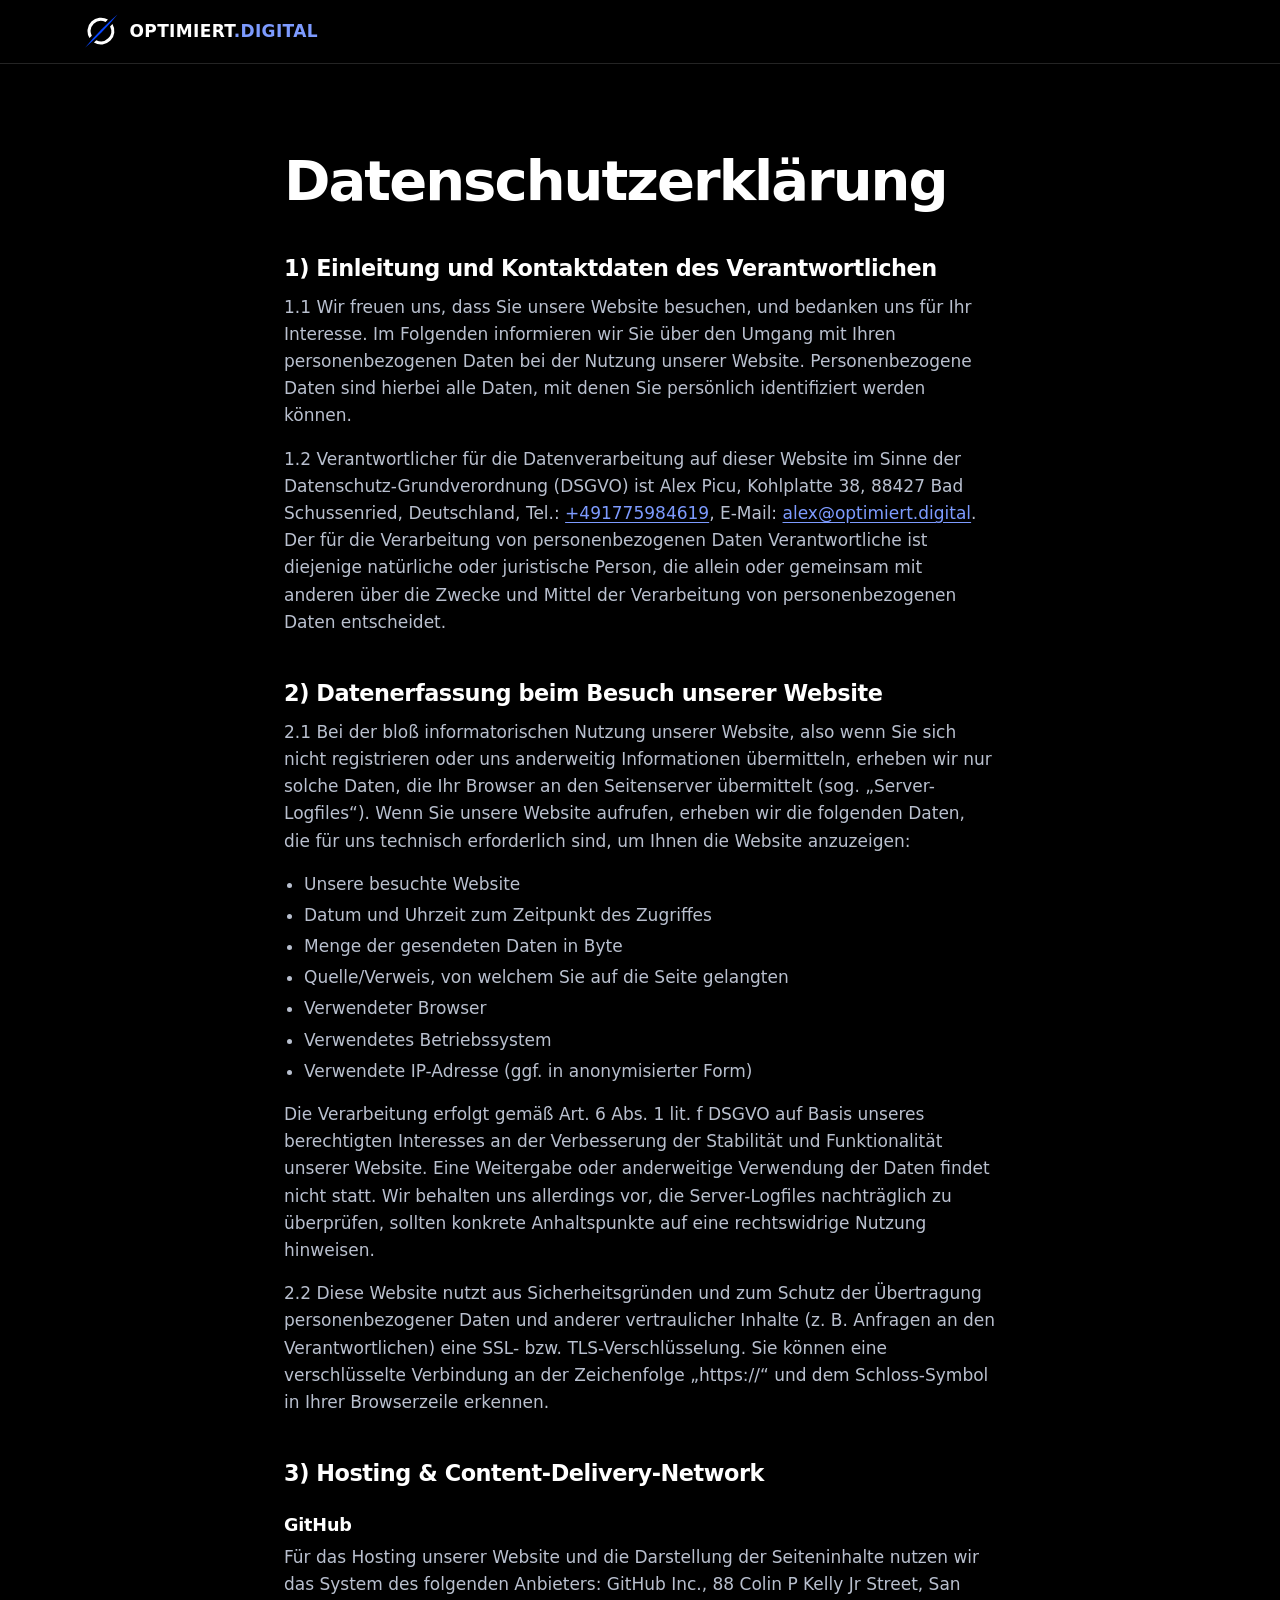
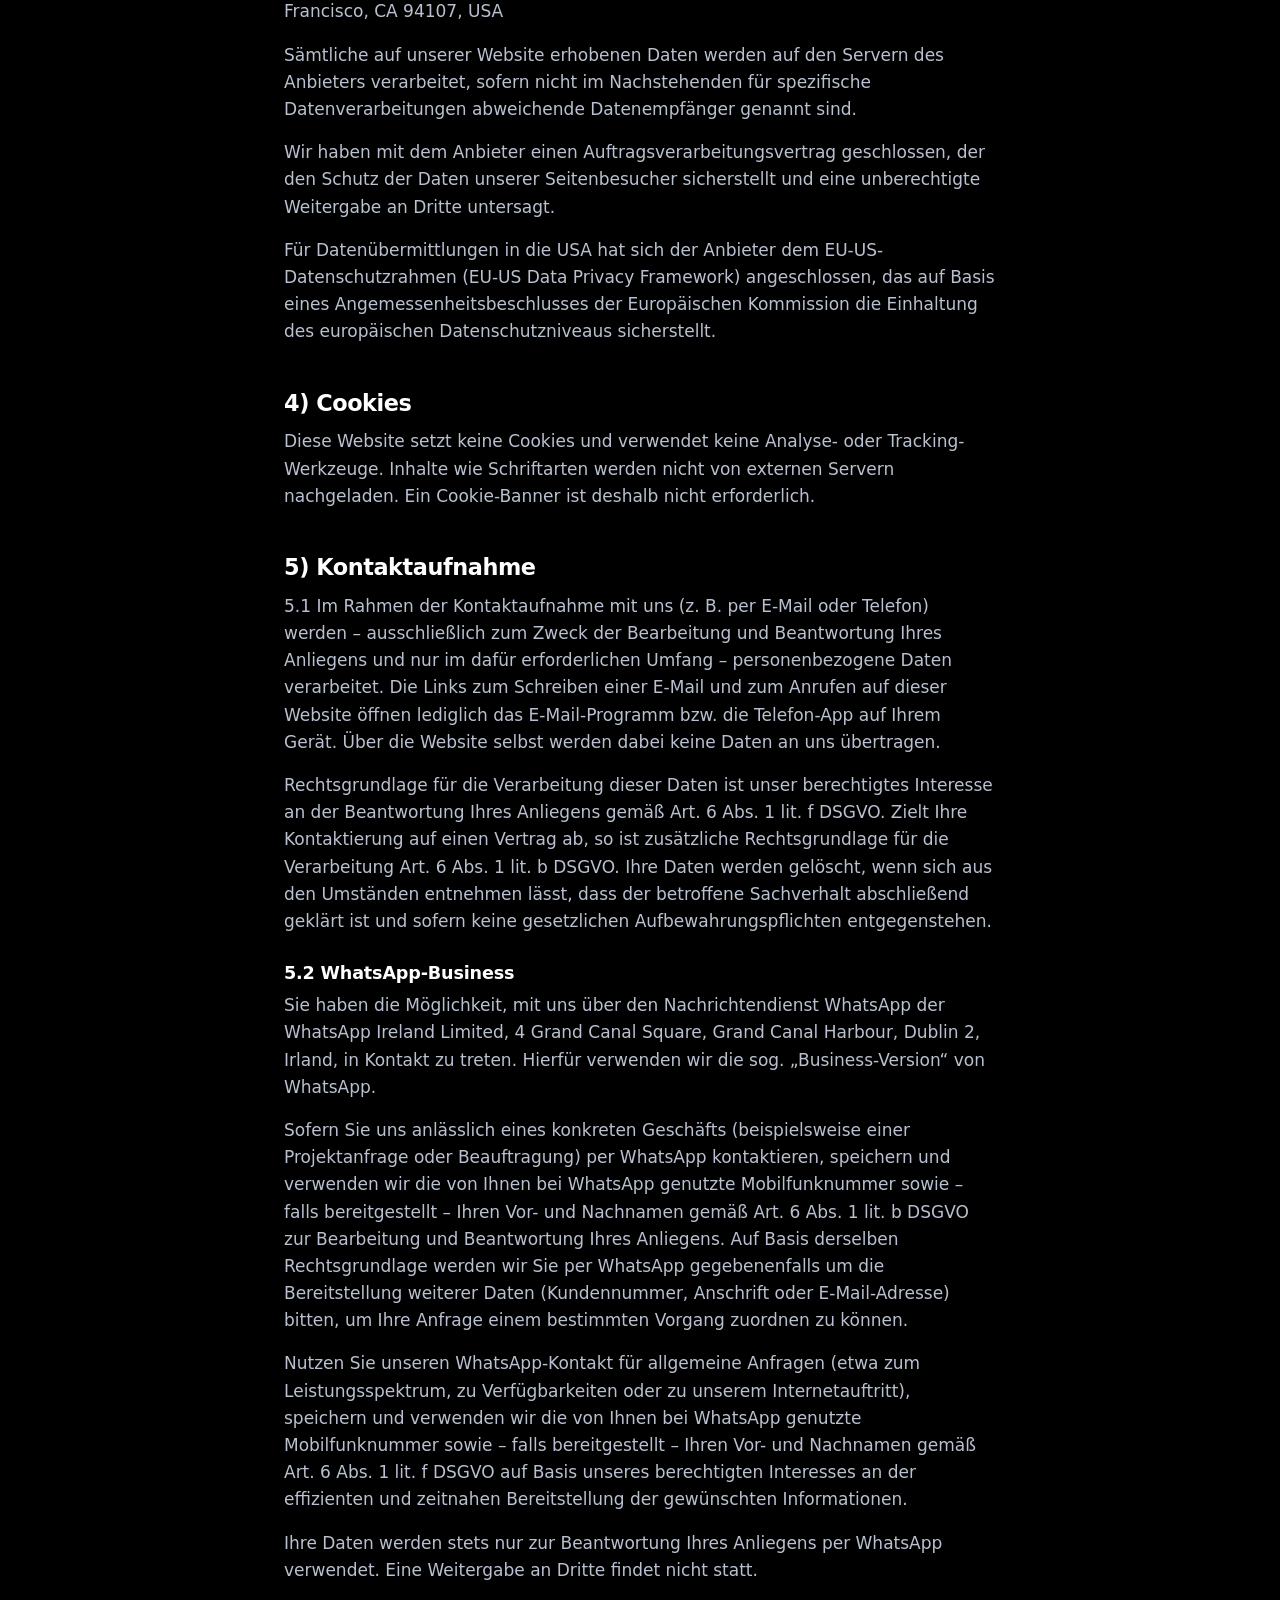
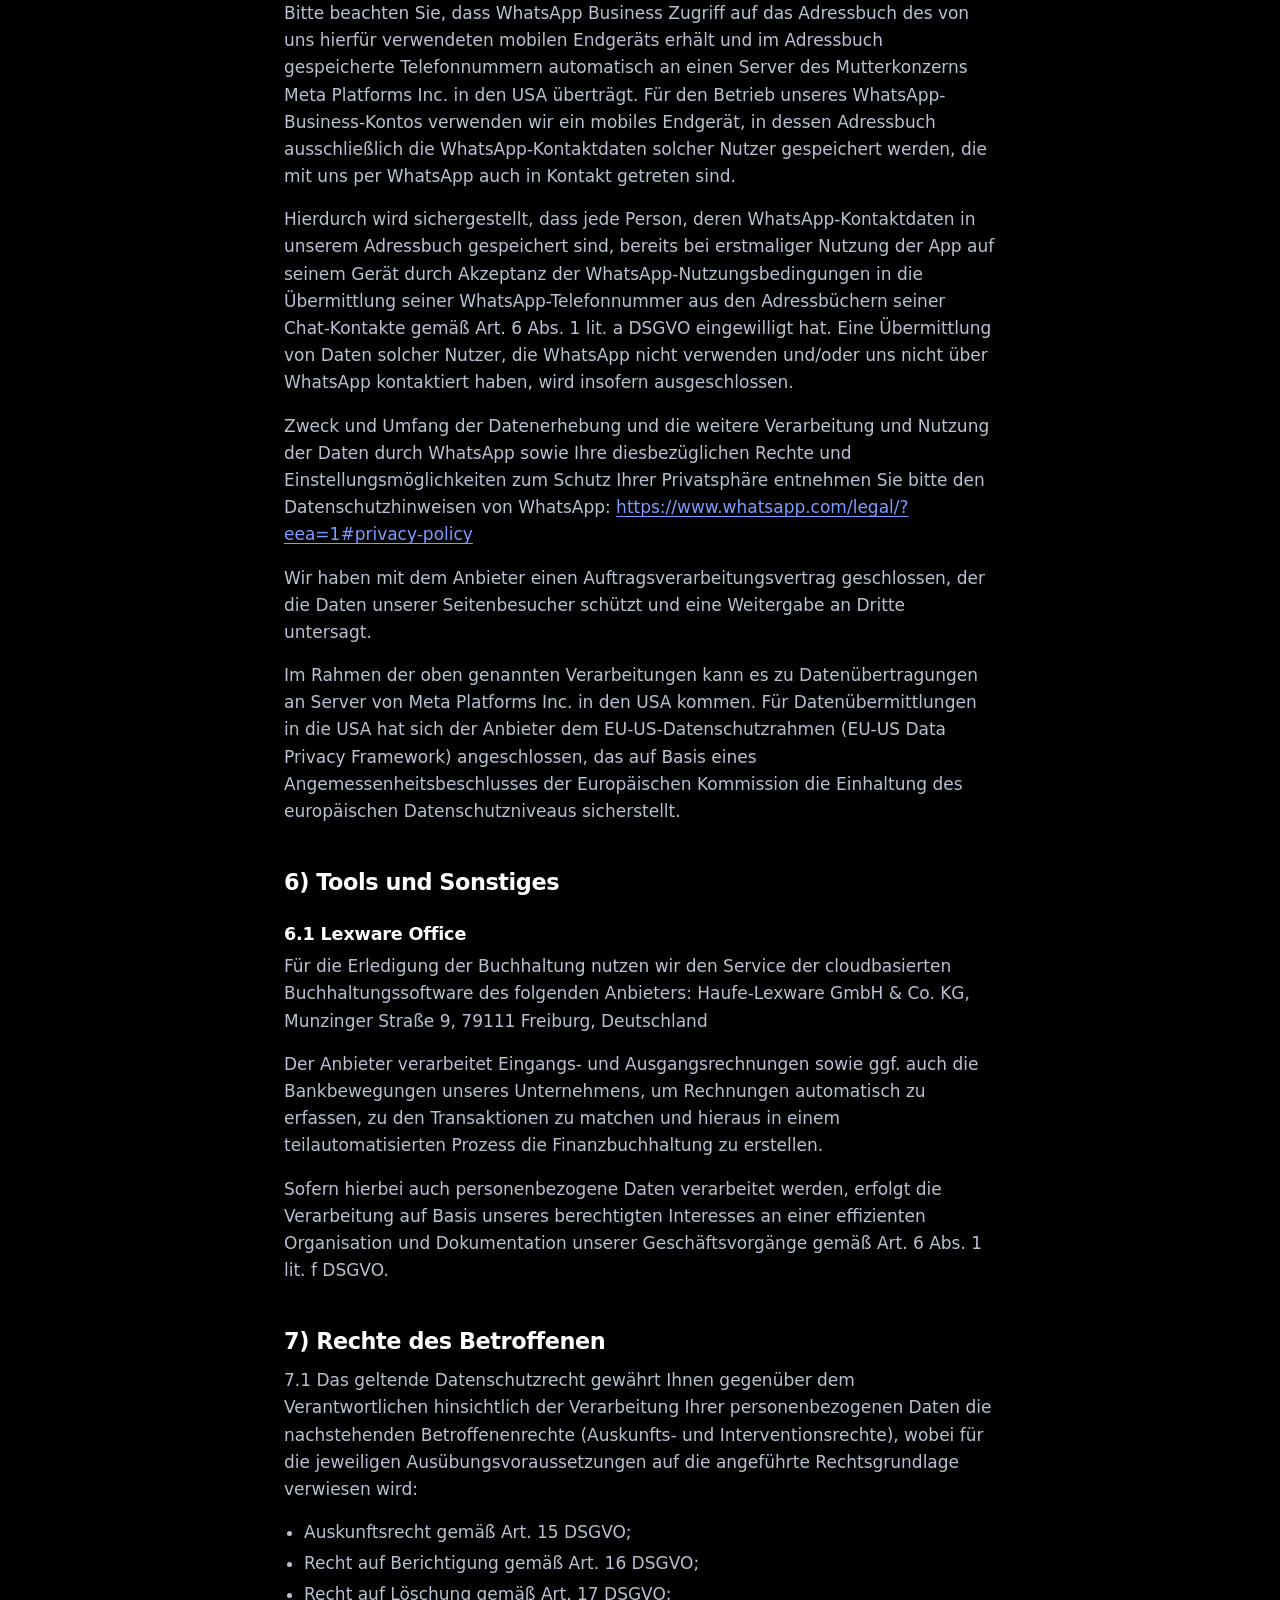
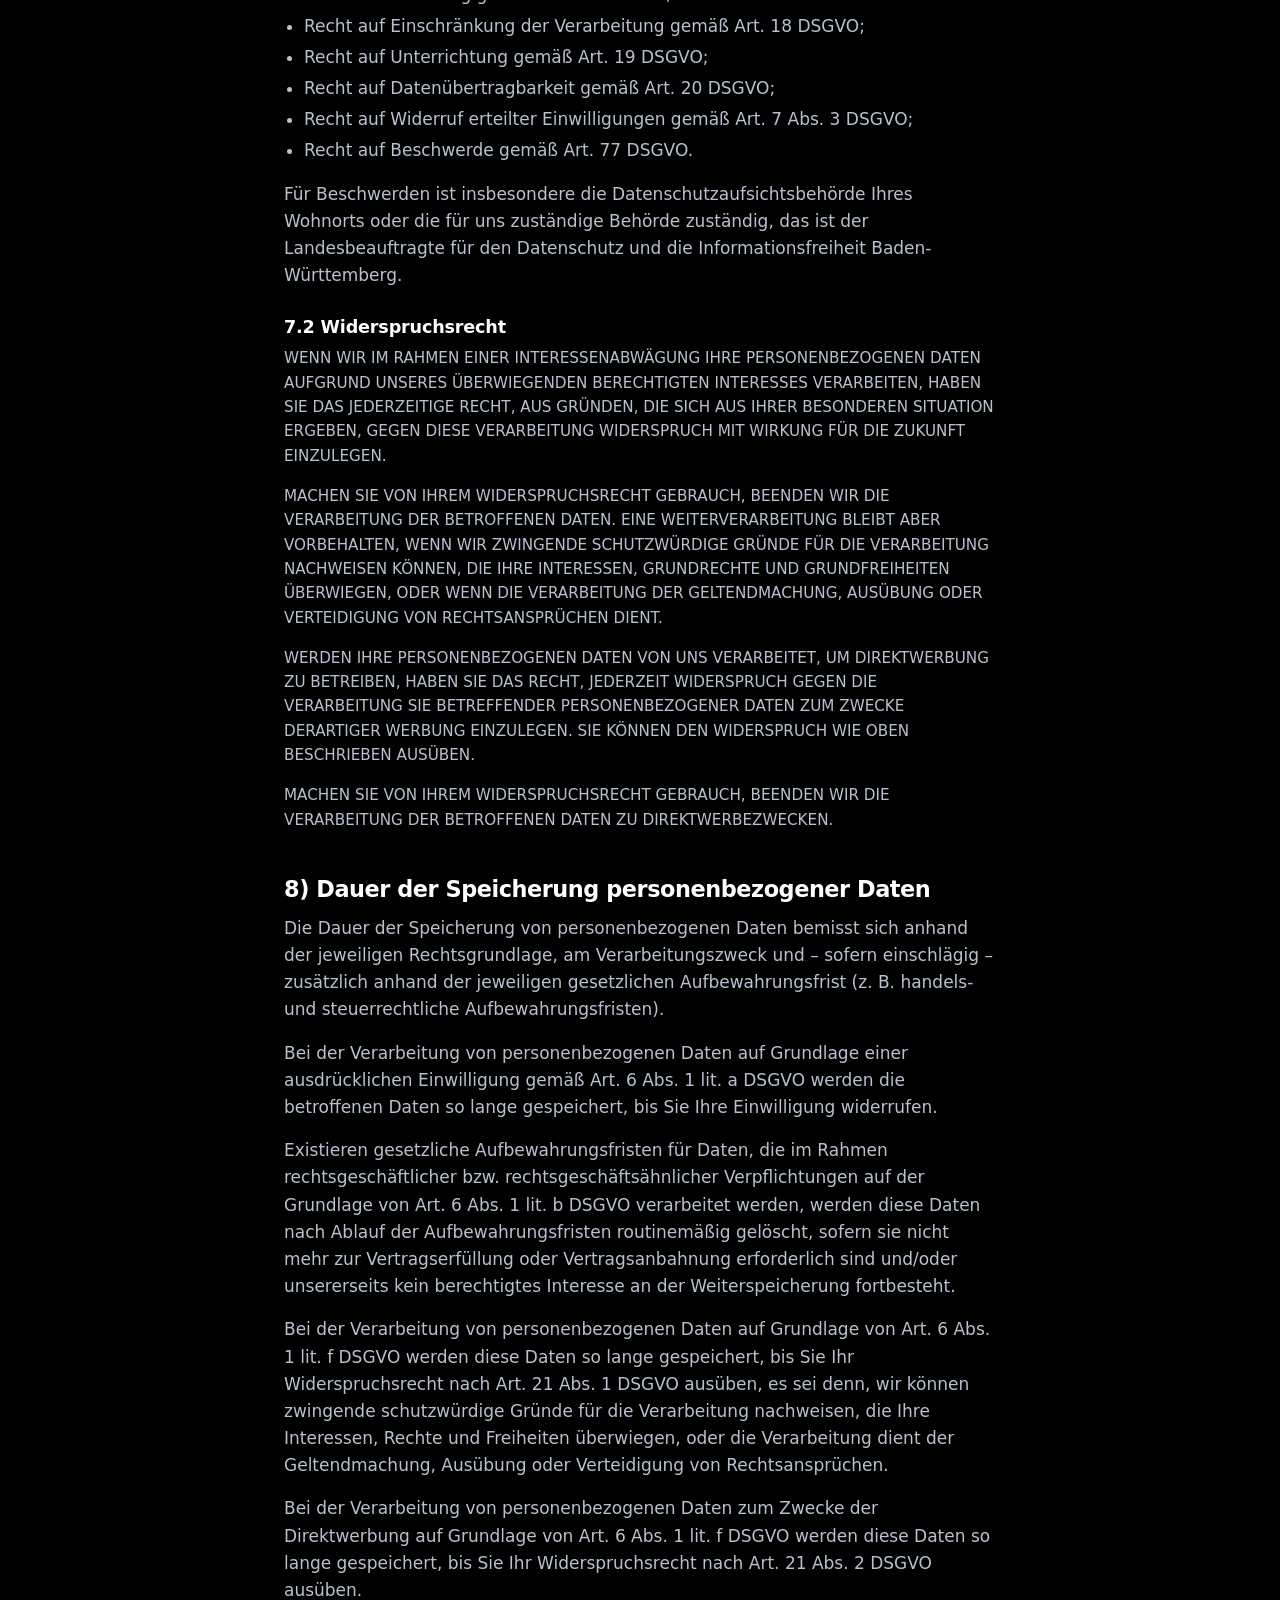
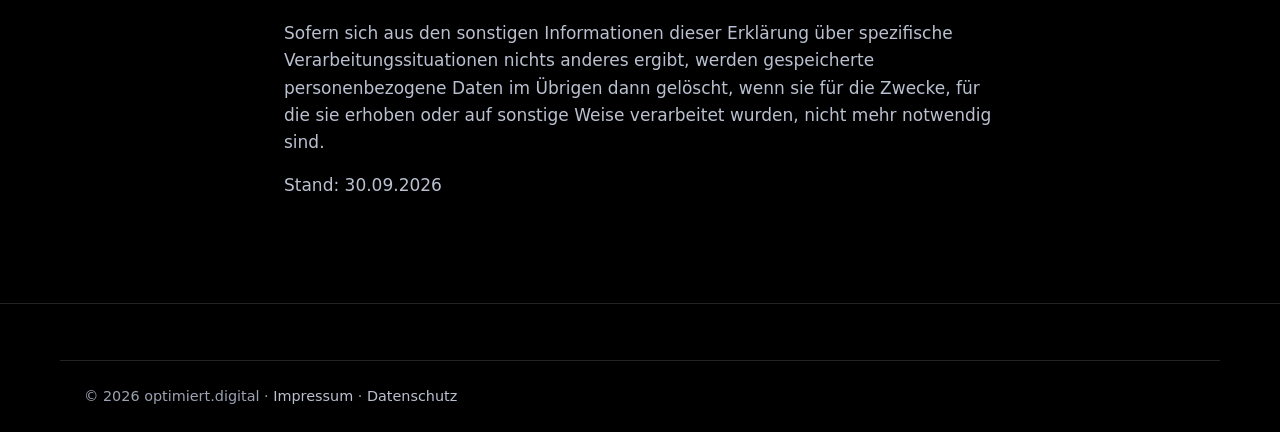
==== commit 825d2d22: "Update datenschutz.html" ====
--- a/datenschutz.html
+++ b/datenschutz.html
@@ -26,7 +26,6 @@
         <svg class="logo-mark" aria-hidden="true"><use href="#logo-mark"/></svg>
         <span class="wordmark">OPTIMIERT<span>.DIGITAL</span></span>
       </a>
-      <a class="btn btn-outline btn-small" href="index.html">Zur Startseite</a>
     </div>
   </header>
 
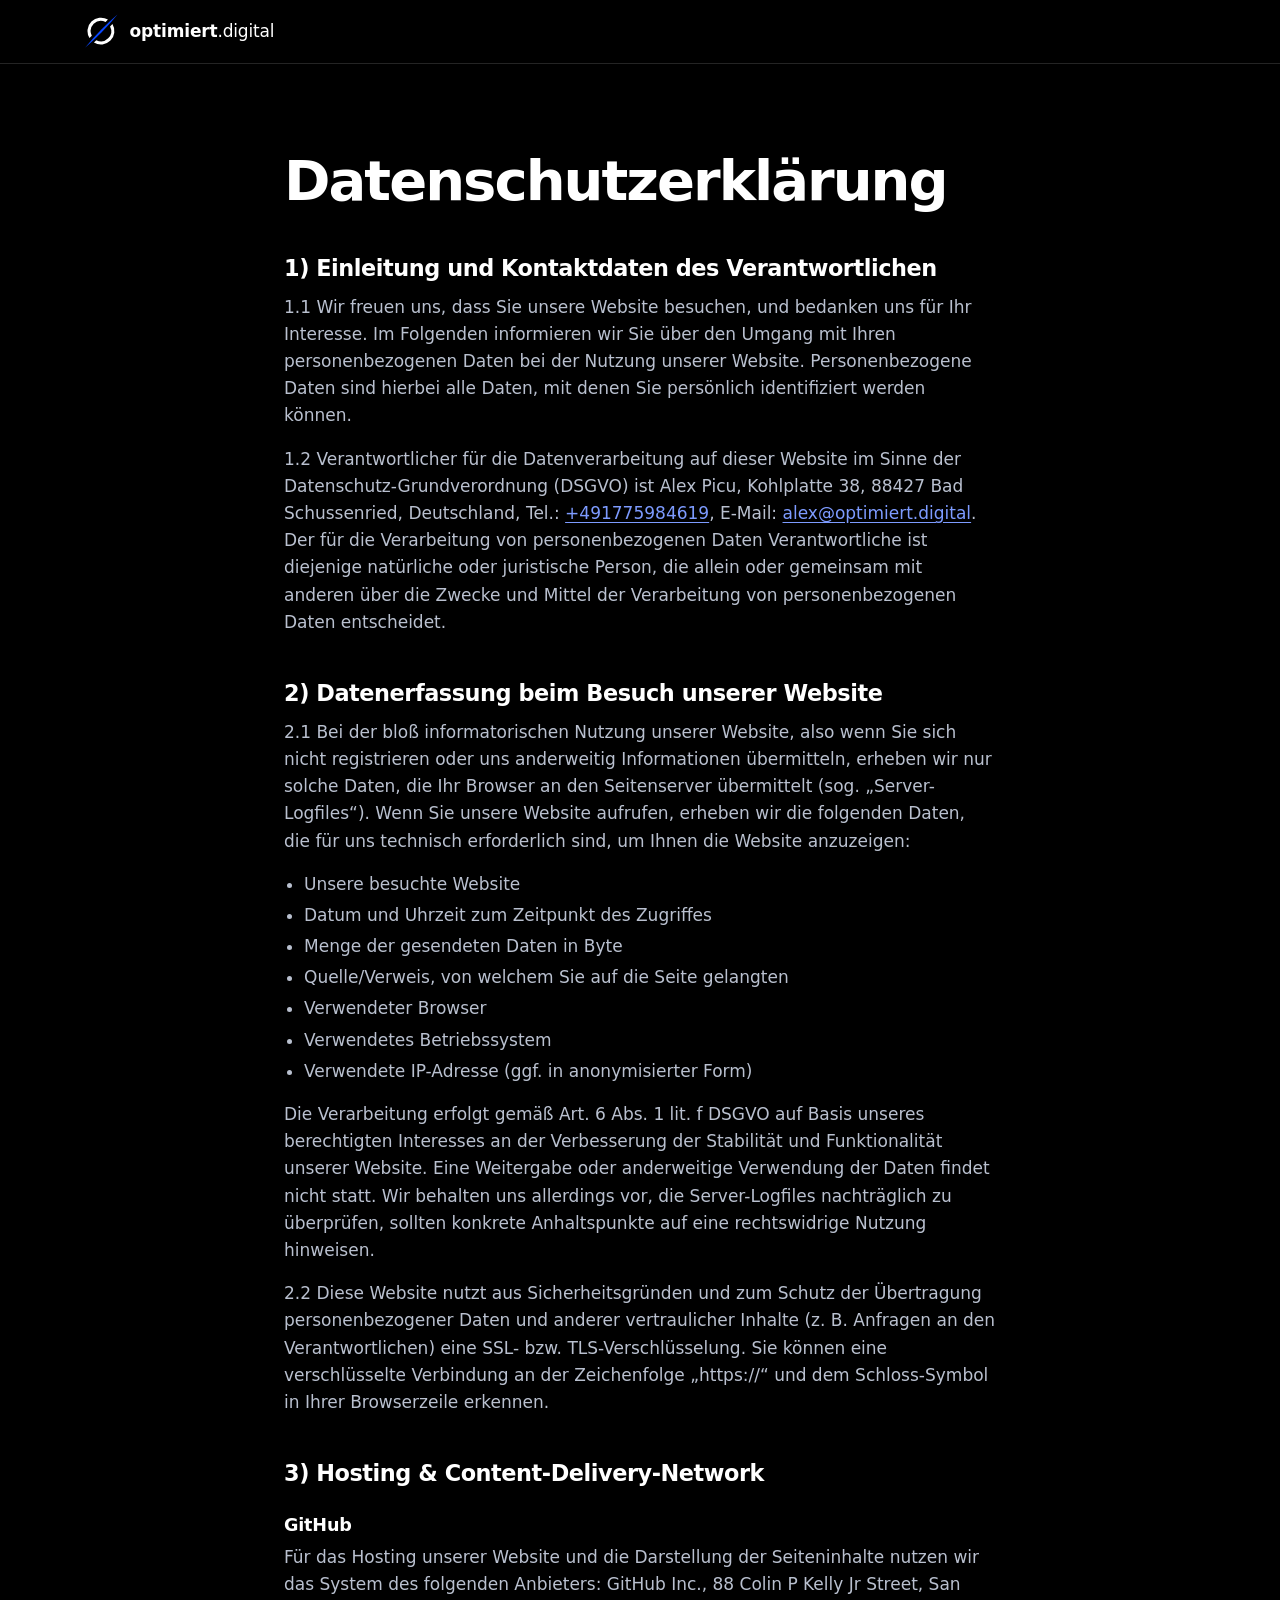
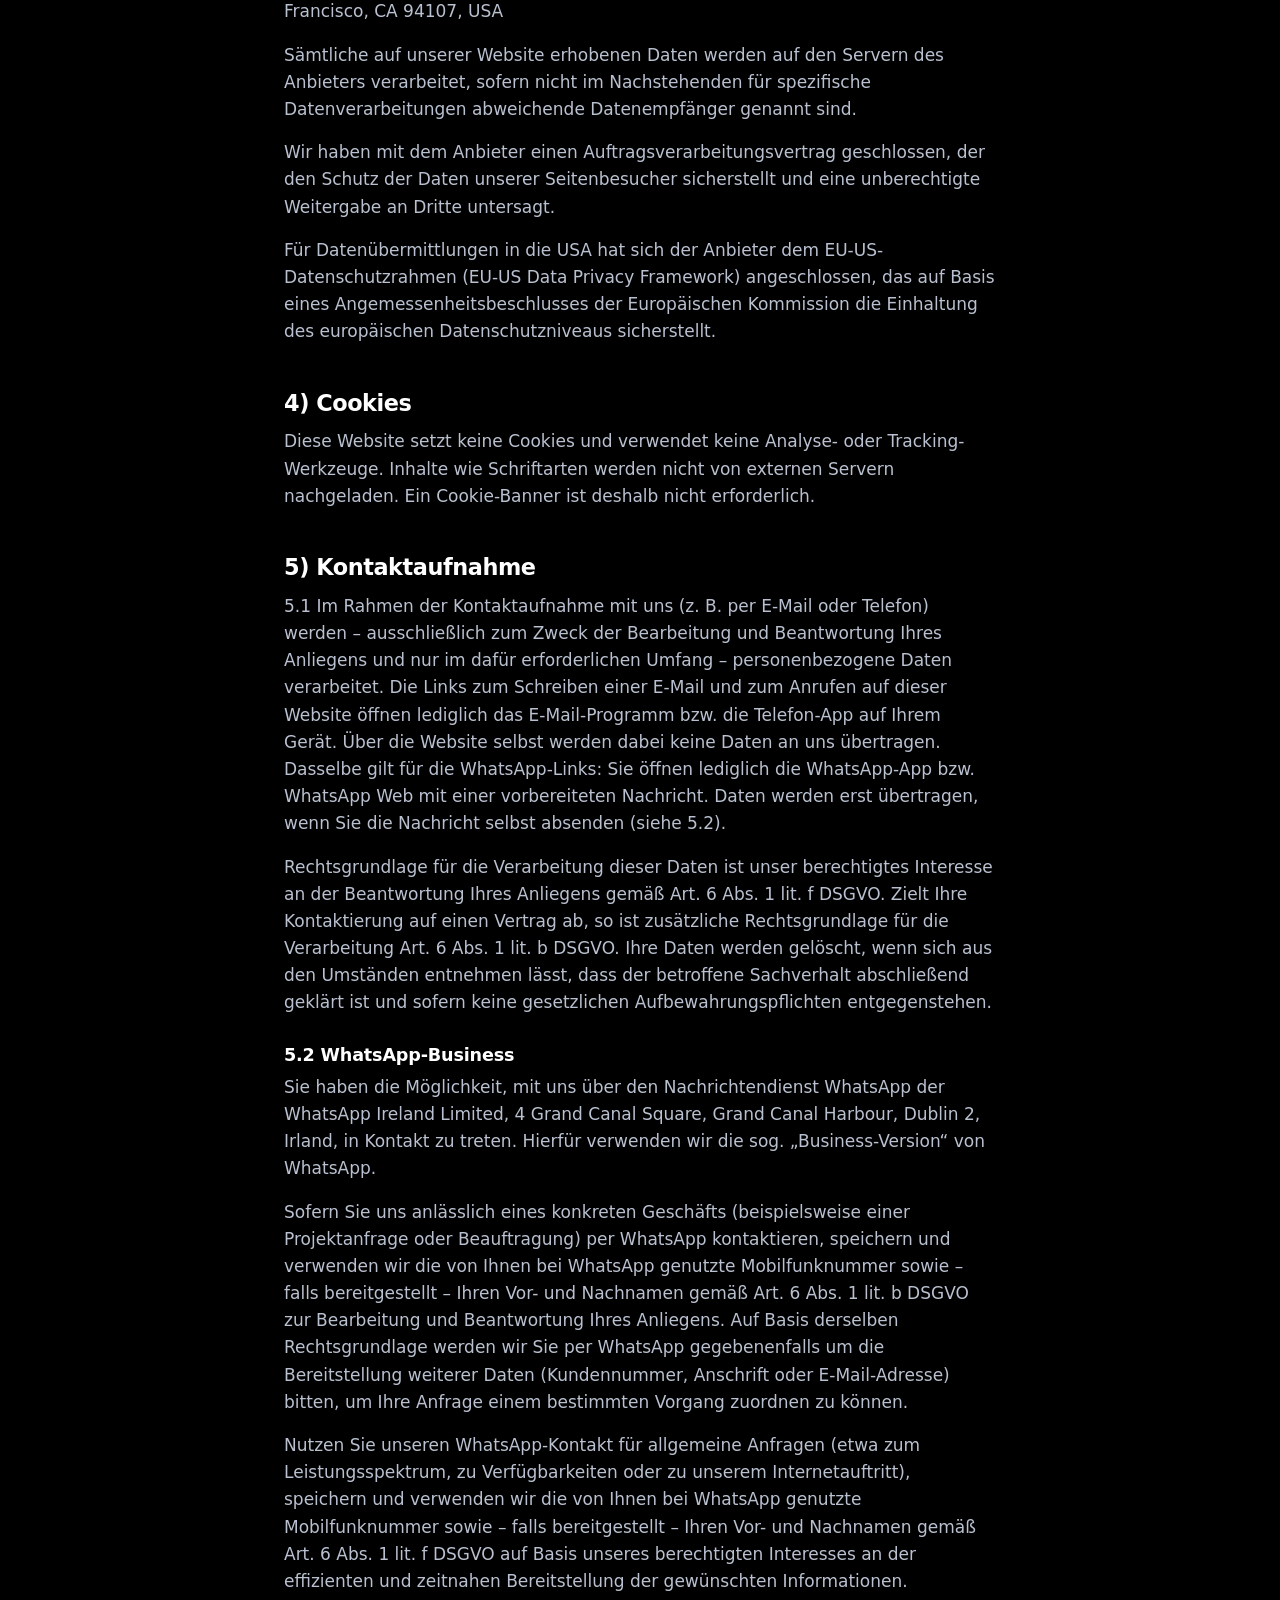
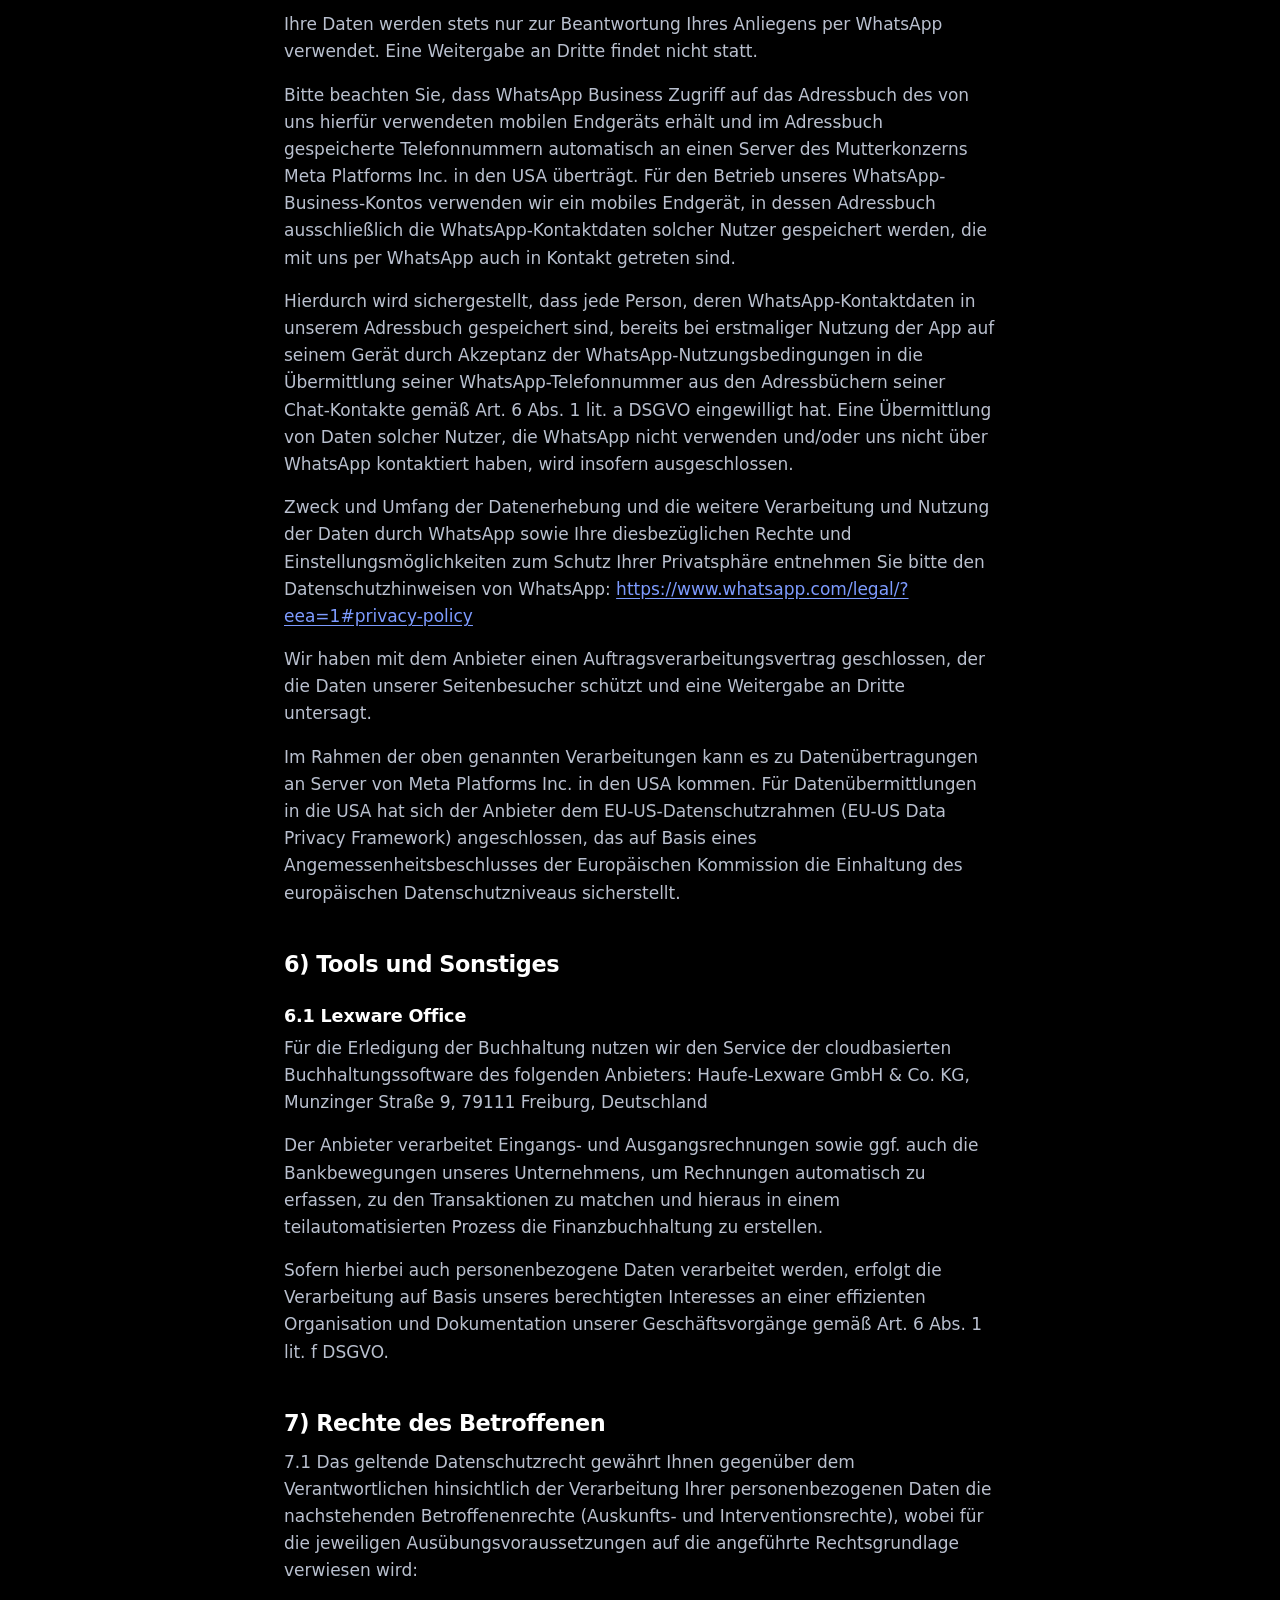
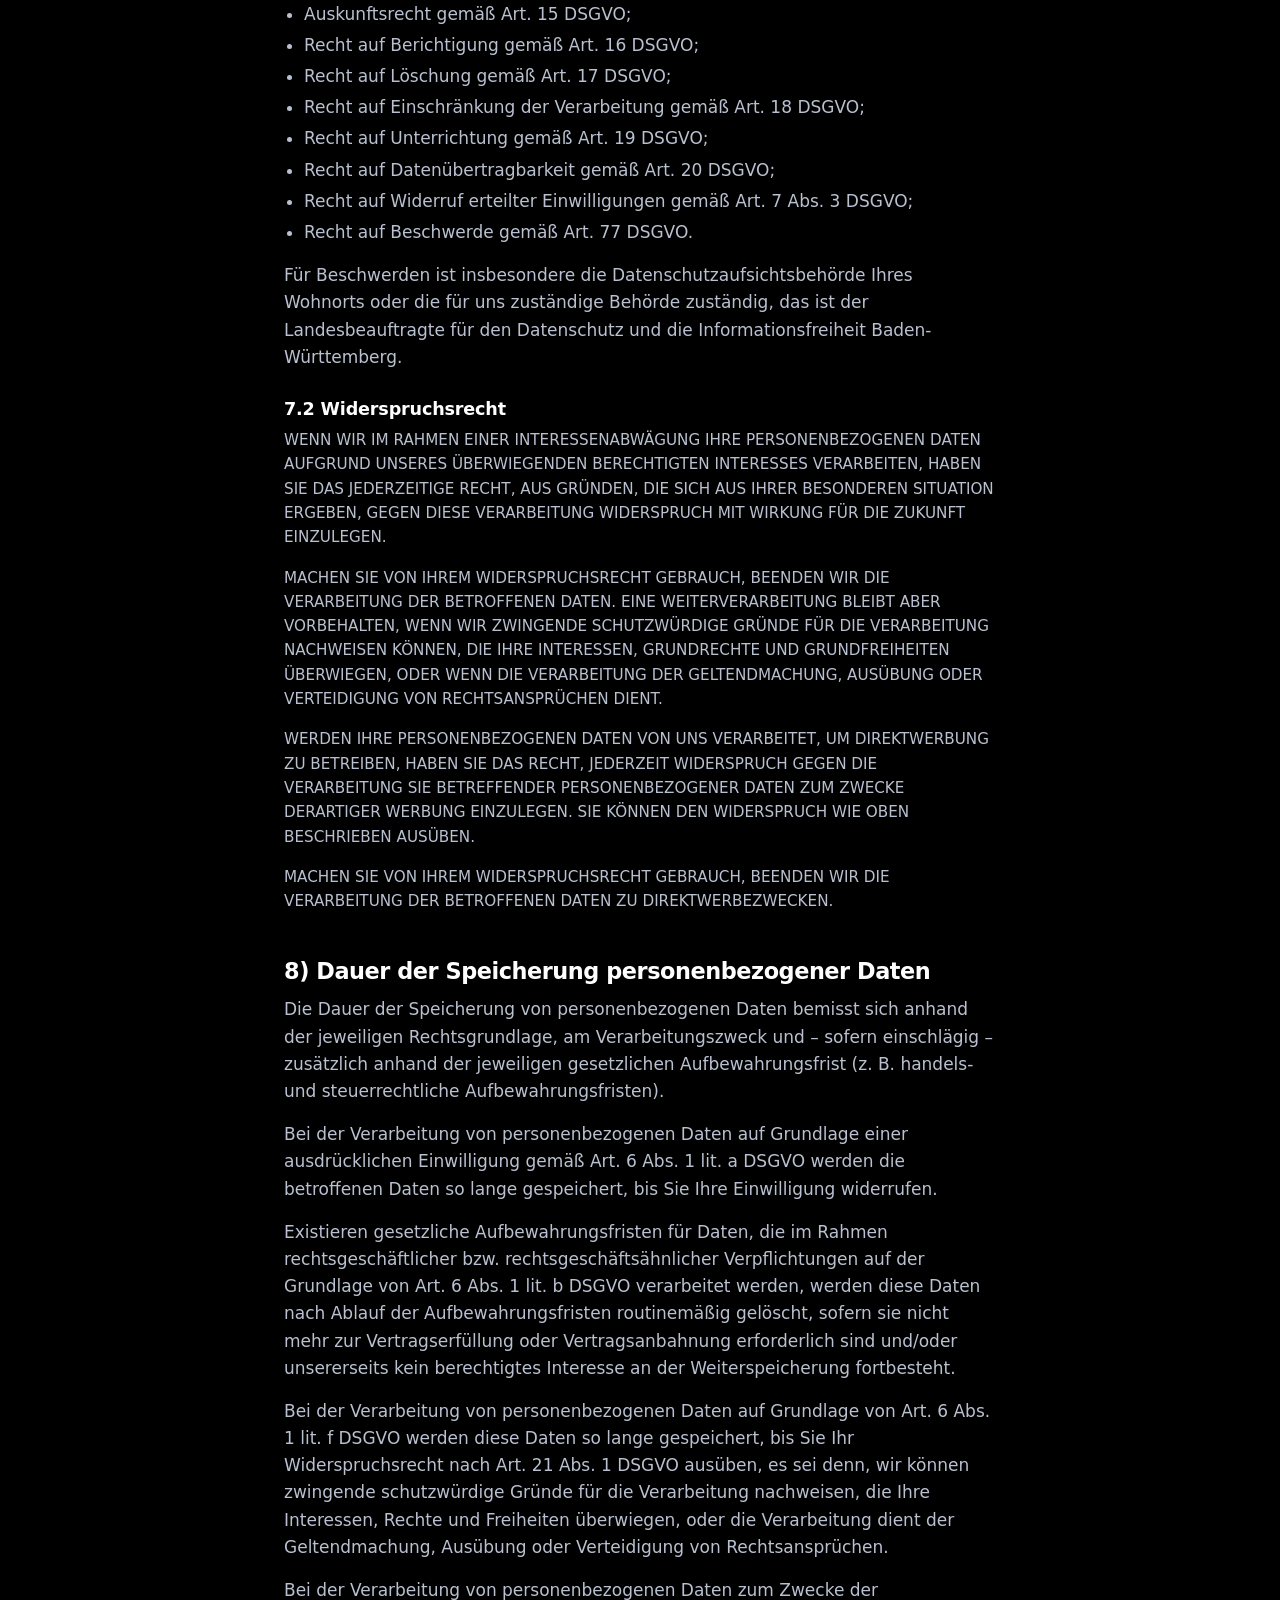
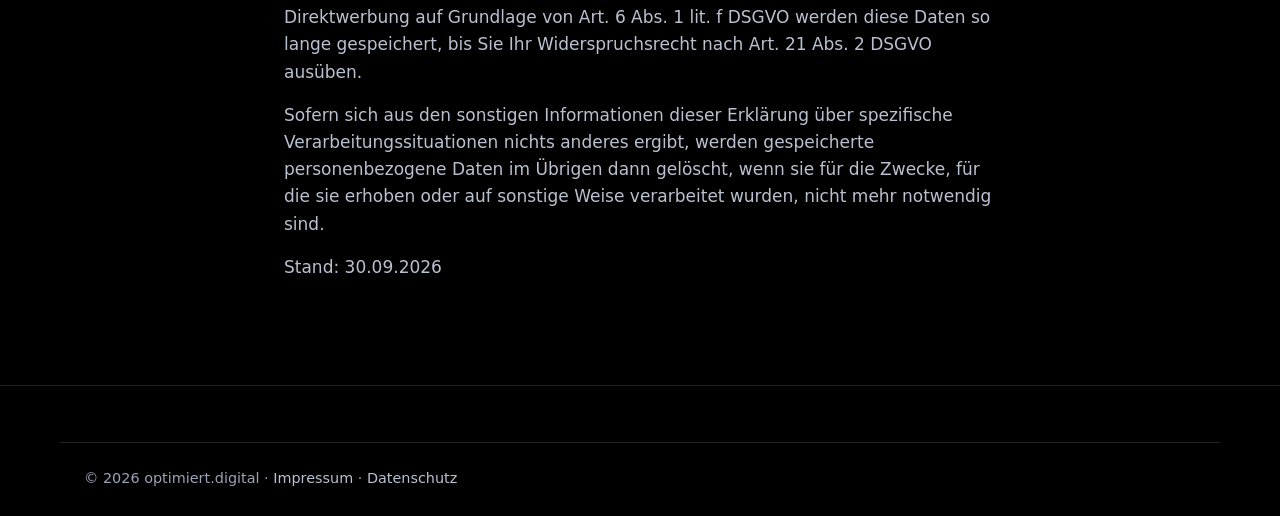
==== commit 31726d33: "Update datenschutz.html" ====
--- a/datenschutz.html
+++ b/datenschutz.html
@@ -24,7 +24,7 @@
     <div class="wrap bar">
       <a class="brand" href="index.html" aria-label="optimiert.digital, zur Startseite">
         <svg class="logo-mark" aria-hidden="true"><use href="#logo-mark"/></svg>
-        <span class="wordmark">OPTIMIERT<span>.DIGITAL</span></span>
+        <span class="wordmark"><b>optimiert</b>.digital</span>
       </a>
     </div>
   </header>
@@ -62,7 +62,7 @@
       <p>Diese Website setzt keine Cookies und verwendet keine Analyse- oder Tracking-Werkzeuge. Inhalte wie Schriftarten werden nicht von externen Servern nachgeladen. Ein Cookie-Banner ist deshalb nicht erforderlich.</p>
 
       <h2>5) Kontaktaufnahme</h2>
-      <p>5.1 Im Rahmen der Kontaktaufnahme mit uns (z. B. per E-Mail oder Telefon) werden – ausschließlich zum Zweck der Bearbeitung und Beantwortung Ihres Anliegens und nur im dafür erforderlichen Umfang – personenbezogene Daten verarbeitet. Die Links zum Schreiben einer E-Mail und zum Anrufen auf dieser Website öffnen lediglich das E-Mail-Programm bzw. die Telefon-App auf Ihrem Gerät. Über die Website selbst werden dabei keine Daten an uns übertragen.</p>
+      <p>5.1 Im Rahmen der Kontaktaufnahme mit uns (z. B. per E-Mail oder Telefon) werden – ausschließlich zum Zweck der Bearbeitung und Beantwortung Ihres Anliegens und nur im dafür erforderlichen Umfang – personenbezogene Daten verarbeitet. Die Links zum Schreiben einer E-Mail und zum Anrufen auf dieser Website öffnen lediglich das E-Mail-Programm bzw. die Telefon-App auf Ihrem Gerät. Über die Website selbst werden dabei keine Daten an uns übertragen. Dasselbe gilt für die WhatsApp-Links: Sie öffnen lediglich die WhatsApp-App bzw. WhatsApp Web mit einer vorbereiteten Nachricht. Daten werden erst übertragen, wenn Sie die Nachricht selbst absenden (siehe 5.2).</p>
       <p>Rechtsgrundlage für die Verarbeitung dieser Daten ist unser berechtigtes Interesse an der Beantwortung Ihres Anliegens gemäß Art. 6 Abs. 1 lit. f DSGVO. Zielt Ihre Kontaktierung auf einen Vertrag ab, so ist zusätzliche Rechtsgrundlage für die Verarbeitung Art. 6 Abs. 1 lit. b DSGVO. Ihre Daten werden gelöscht, wenn sich aus den Umständen entnehmen lässt, dass der betroffene Sachverhalt abschließend geklärt ist und sofern keine gesetzlichen Aufbewahrungspflichten entgegenstehen.</p>
 
       <h3>5.2 WhatsApp-Business</h3>
--- a/style.css
+++ b/style.css
@@ -126,6 +126,7 @@
 .btn-xl { padding: 1.15rem 1.9rem; font-size: 1.1rem; }
 .btn-primary { background: var(--blue); color: var(--white); }
 .btn-outline { border-color: var(--line-strong); color: var(--white); background: transparent; }
+.btn-wa { background: #25d366; color: #04210f; }
 
 /* ---------- Header ---------- */
 .site-header {
@@ -152,8 +153,8 @@
   margin: 0;
 }
 .logo-mark { width: 2.15rem; height: 2.15rem; flex: none; }
-.wordmark { font-weight: 800; letter-spacing: .02em; }
-.wordmark span { color: var(--blue-soft); }
+.wordmark { font-weight: 400; letter-spacing: -.01em; color: var(--white); }
+.wordmark b { font-weight: 800; }
 
 .nav { display: flex; align-items: center; gap: 2rem; }
 .nav a:not(.btn) {
@@ -573,7 +574,14 @@
 .muted-light { color: var(--muted-light); }
 .footer-title { font-size: 1rem; letter-spacing: 0; margin-bottom: .85rem; }
 .site-footer li { margin-bottom: .45rem; }
-.site-footer a:not(.brand) { color: var(--muted-light); text-decoration: none; transition: color .2s var(--ease); }
+.site-footer a:not(.brand) {
+  display: inline-block;
+  padding-bottom: .15rem;
+  color: var(--muted-light);
+  text-decoration: none;
+  background: linear-gradient(var(--blue), var(--blue)) left bottom / 0 2px no-repeat;
+  transition: color .2s var(--ease), background-size .3s var(--ease);
+}
 .copyright {
   padding-top: 1.5rem;
   padding-bottom: calc(1.5rem + env(safe-area-inset-bottom, 0px));
@@ -637,6 +645,11 @@
   background: rgba(10, 71, 255, .18);
   transform: translateY(-2px);
 }
+.btn-wa:is(:hover, :focus-visible, :active) {
+  background: #3ee37c;
+  transform: translateY(-2px);
+  box-shadow: 0 10px 30px -10px rgba(37, 211, 102, .7);
+}
 .btn:active { transform: translateY(0) scale(.985); }
 
 .nav a:not(.btn):is(:hover, :focus-visible) { color: var(--white); }
@@ -674,7 +687,7 @@
 
 .cta:is(:hover, .is-active) { box-shadow: 0 30px 80px -30px rgba(10, 71, 255, .8); }
 
-.site-footer a:not(.brand):is(:hover, :focus-visible, :active) { color: var(--white); text-decoration: underline; text-underline-offset: 3px; }
+.site-footer a:not(.brand):is(:hover, :focus-visible, :active) { color: var(--white); background-size: 100% 2px; }
 .legal a:is(:hover, :active) { color: var(--white); }
 
 @media (prefers-reduced-motion: reduce) {
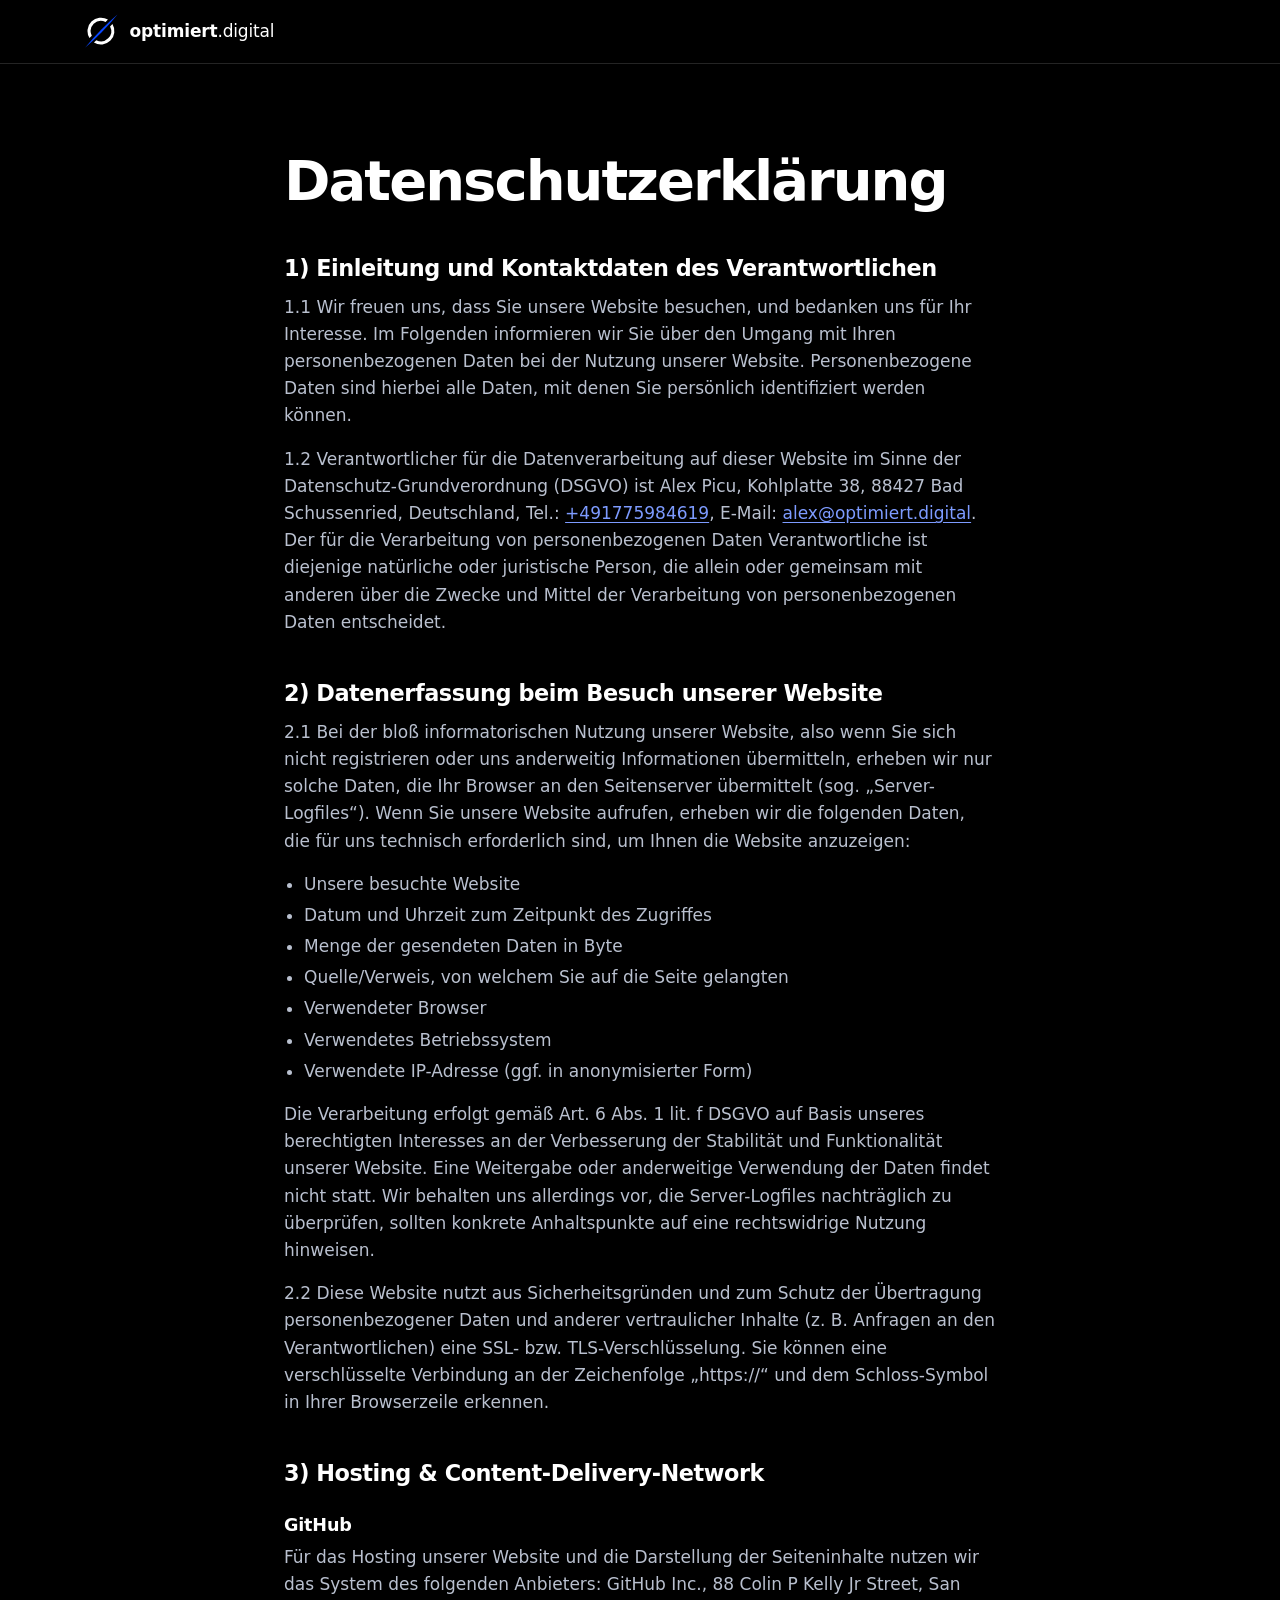
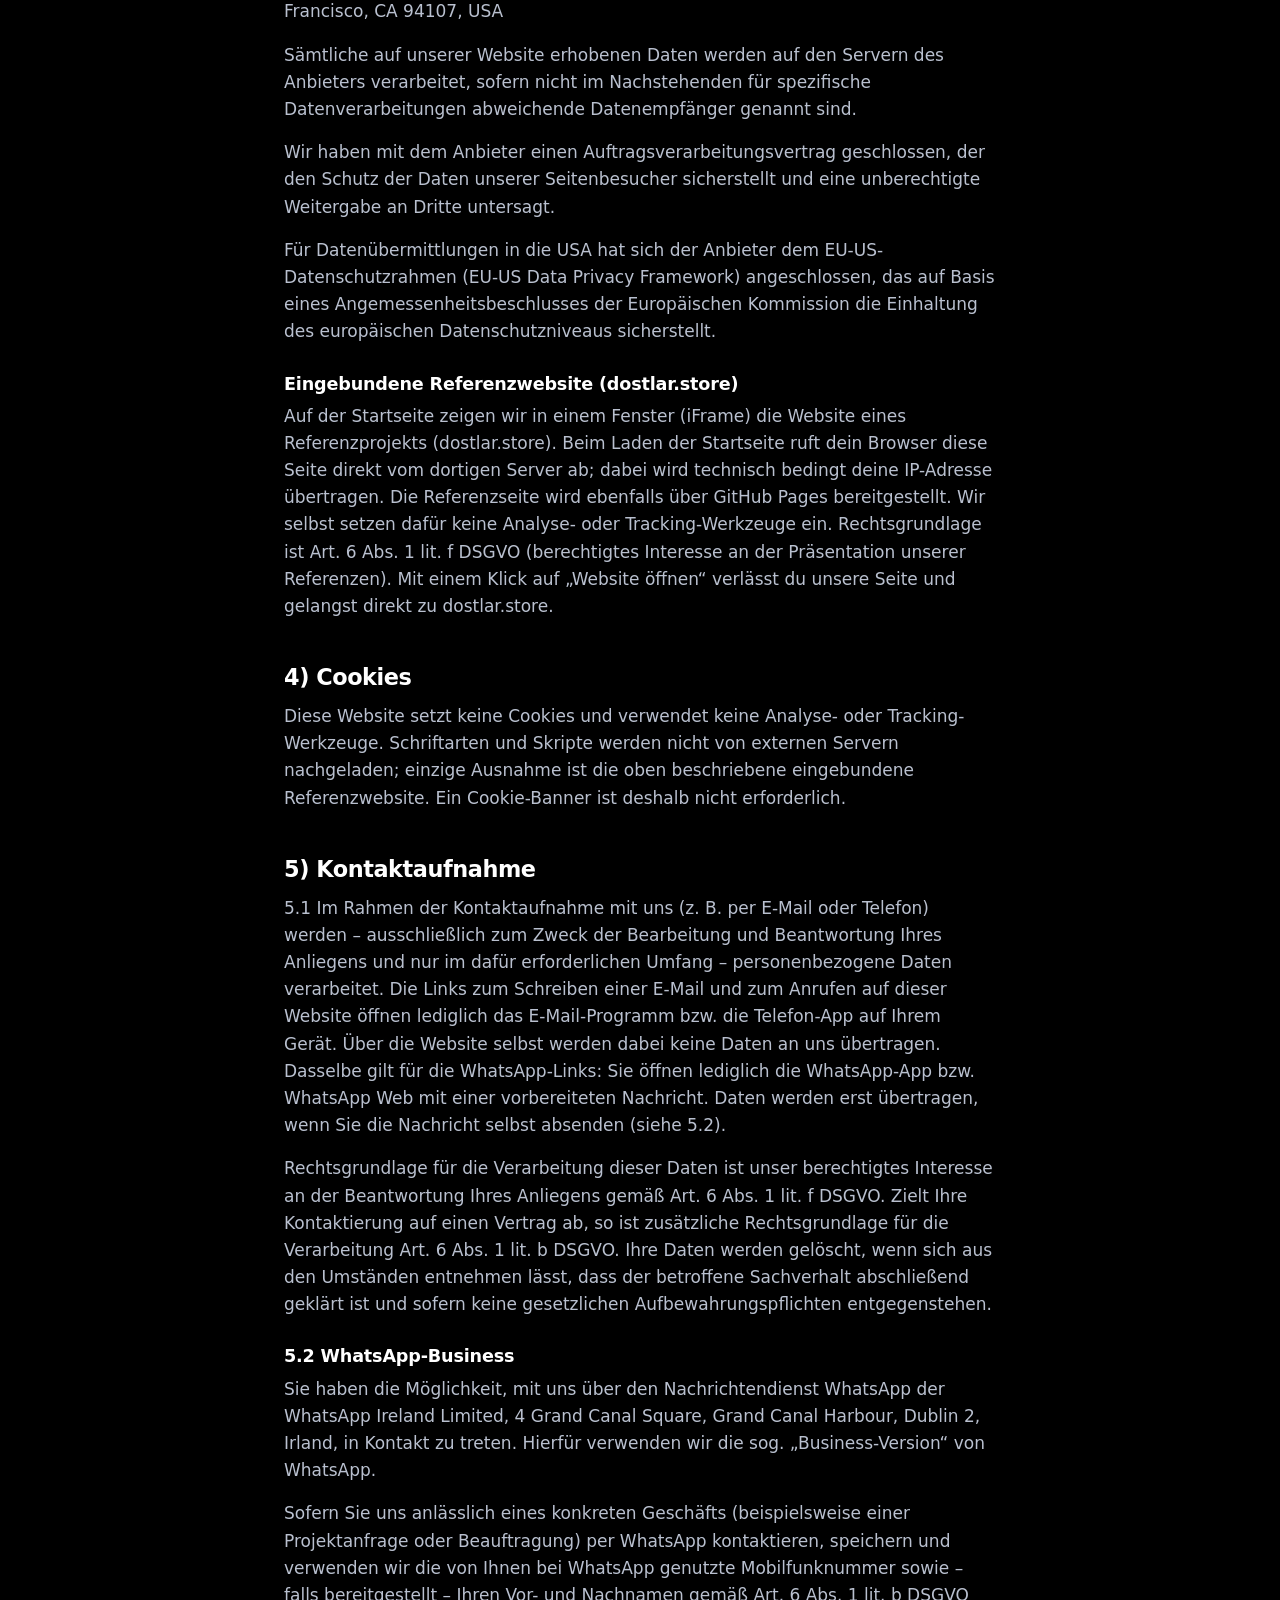
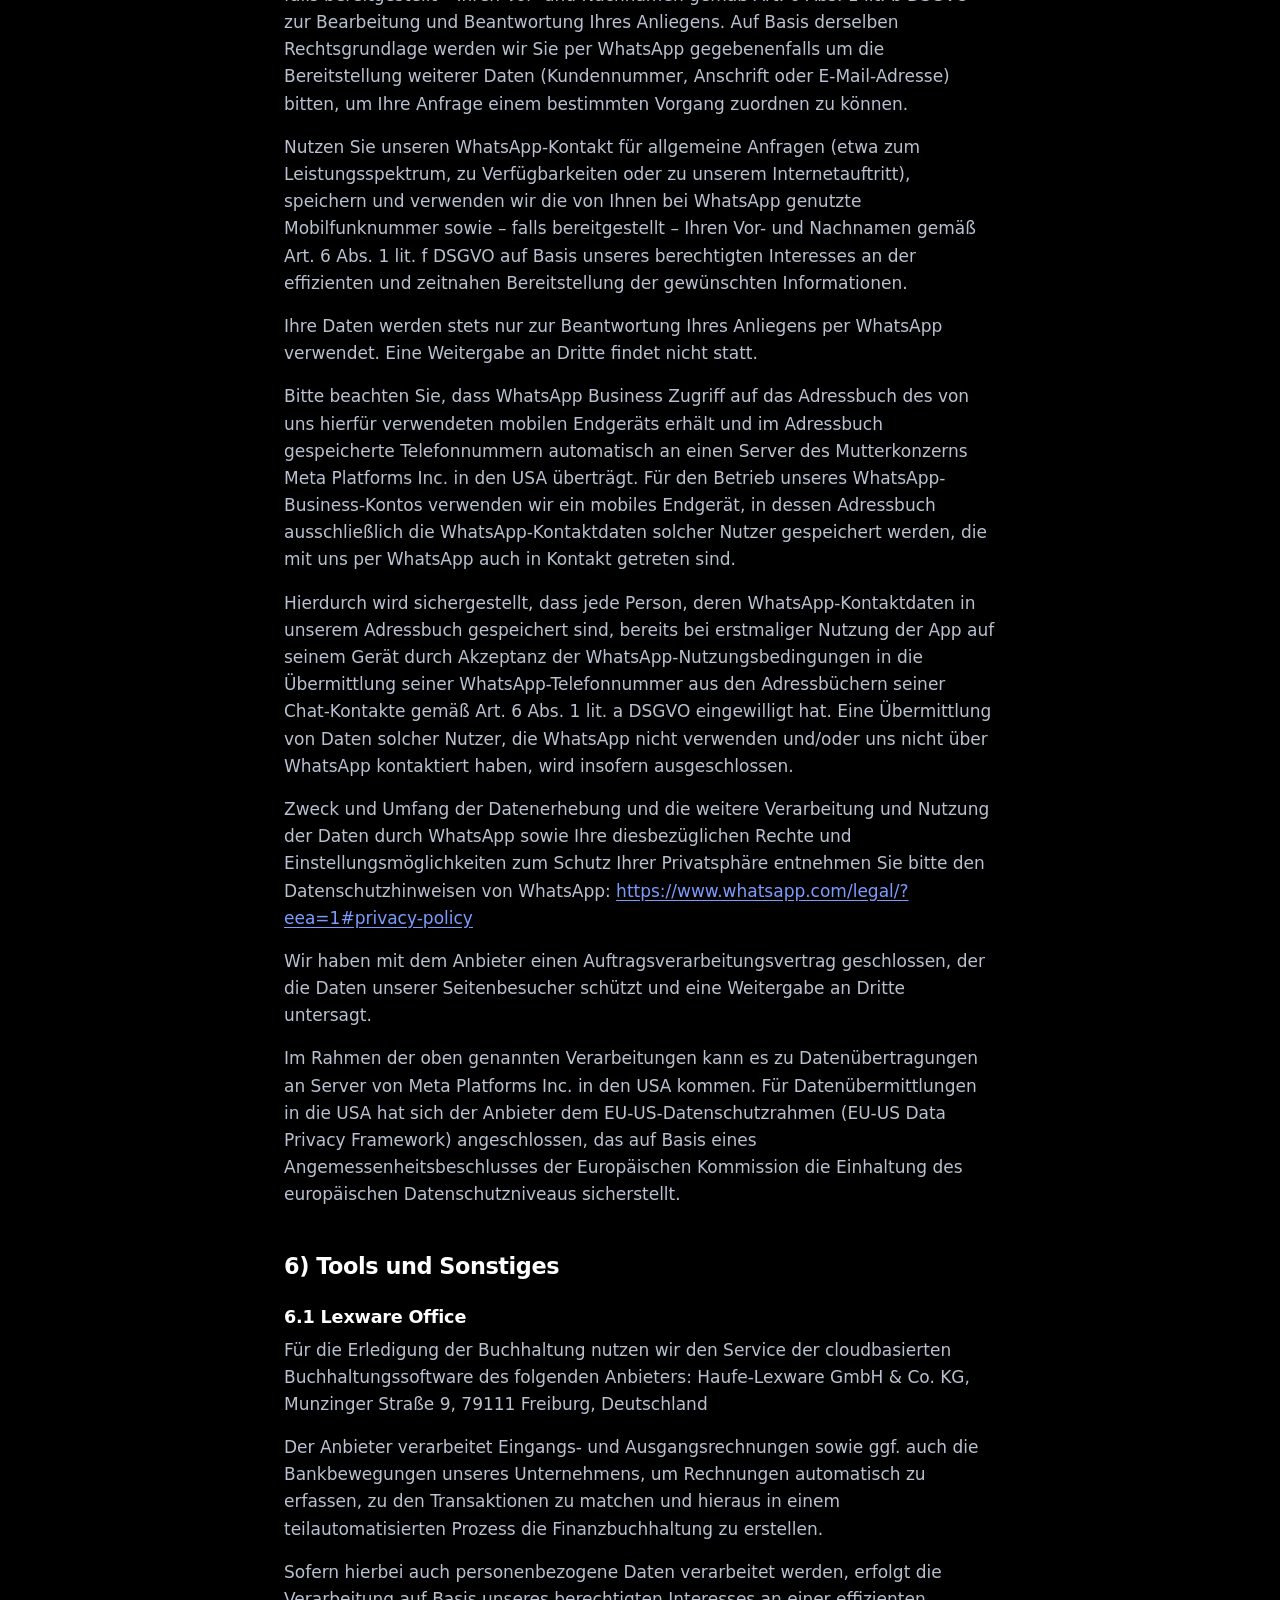
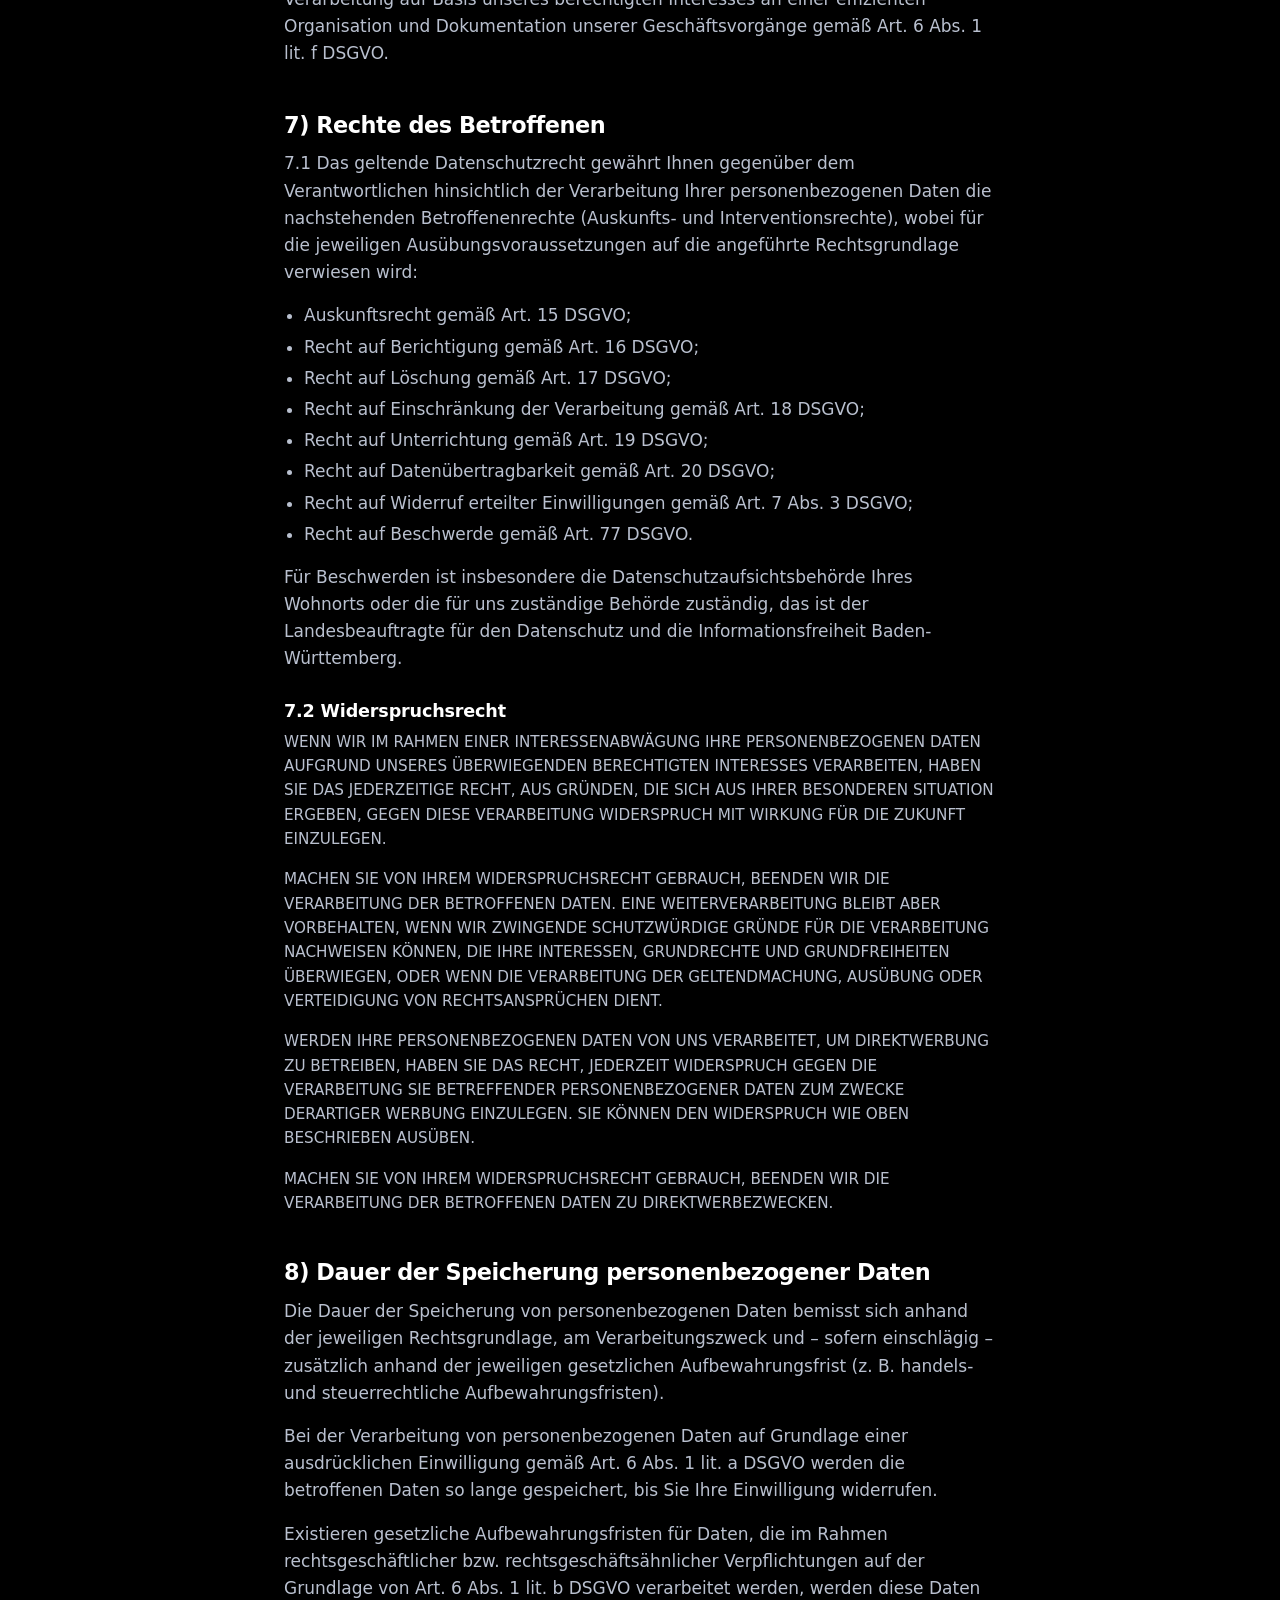
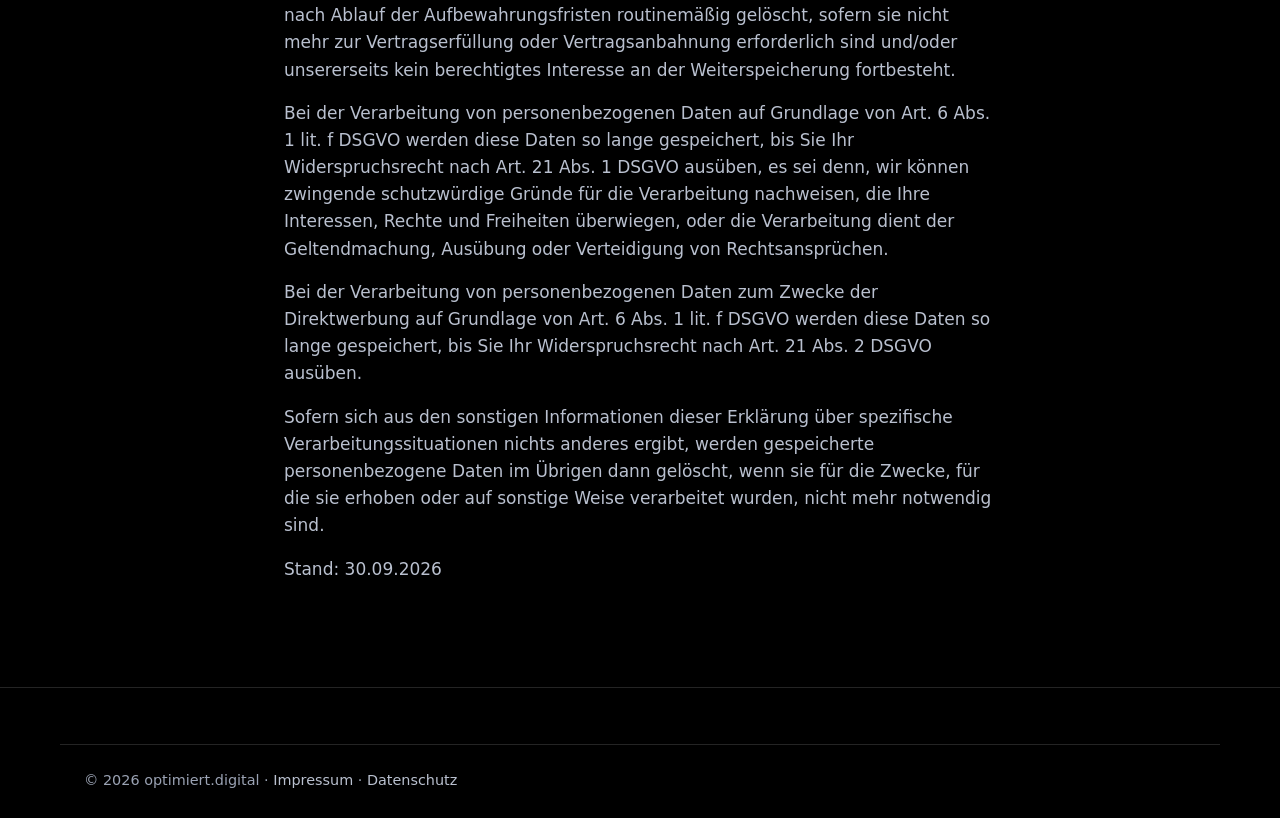
==== commit 6880895c: "Add files via upload" ====
--- a/datenschutz.html
+++ b/datenschutz.html
@@ -58,8 +58,11 @@
       <p>Wir haben mit dem Anbieter einen Auftragsverarbeitungsvertrag geschlossen, der den Schutz der Daten unserer Seitenbesucher sicherstellt und eine unberechtigte Weitergabe an Dritte untersagt.</p>
       <p>Für Datenübermittlungen in die USA hat sich der Anbieter dem EU-US-Datenschutzrahmen (EU-US Data Privacy Framework) angeschlossen, das auf Basis eines Angemessenheitsbeschlusses der Europäischen Kommission die Einhaltung des europäischen Datenschutzniveaus sicherstellt.</p>
 
+      <h3>Eingebundene Referenzwebsite (dostlar.store)</h3>
+      <p>Auf der Startseite zeigen wir in einem Fenster (iFrame) die Website eines Referenzprojekts (dostlar.store). Beim Laden der Startseite ruft dein Browser diese Seite direkt vom dortigen Server ab; dabei wird technisch bedingt deine IP-Adresse übertragen. Die Referenzseite wird ebenfalls über GitHub Pages bereitgestellt. Wir selbst setzen dafür keine Analyse- oder Tracking-Werkzeuge ein. Rechtsgrundlage ist Art. 6 Abs. 1 lit. f DSGVO (berechtigtes Interesse an der Präsentation unserer Referenzen). Mit einem Klick auf „Website öffnen“ verlässt du unsere Seite und gelangst direkt zu dostlar.store.</p>
+
       <h2>4) Cookies</h2>
-      <p>Diese Website setzt keine Cookies und verwendet keine Analyse- oder Tracking-Werkzeuge. Inhalte wie Schriftarten werden nicht von externen Servern nachgeladen. Ein Cookie-Banner ist deshalb nicht erforderlich.</p>
+      <p>Diese Website setzt keine Cookies und verwendet keine Analyse- oder Tracking-Werkzeuge. Schriftarten und Skripte werden nicht von externen Servern nachgeladen; einzige Ausnahme ist die oben beschriebene eingebundene Referenzwebsite. Ein Cookie-Banner ist deshalb nicht erforderlich.</p>
 
       <h2>5) Kontaktaufnahme</h2>
       <p>5.1 Im Rahmen der Kontaktaufnahme mit uns (z. B. per E-Mail oder Telefon) werden – ausschließlich zum Zweck der Bearbeitung und Beantwortung Ihres Anliegens und nur im dafür erforderlichen Umfang – personenbezogene Daten verarbeitet. Die Links zum Schreiben einer E-Mail und zum Anrufen auf dieser Website öffnen lediglich das E-Mail-Programm bzw. die Telefon-App auf Ihrem Gerät. Über die Website selbst werden dabei keine Daten an uns übertragen. Dasselbe gilt für die WhatsApp-Links: Sie öffnen lediglich die WhatsApp-App bzw. WhatsApp Web mit einer vorbereiteten Nachricht. Daten werden erst übertragen, wenn Sie die Nachricht selbst absenden (siehe 5.2).</p>
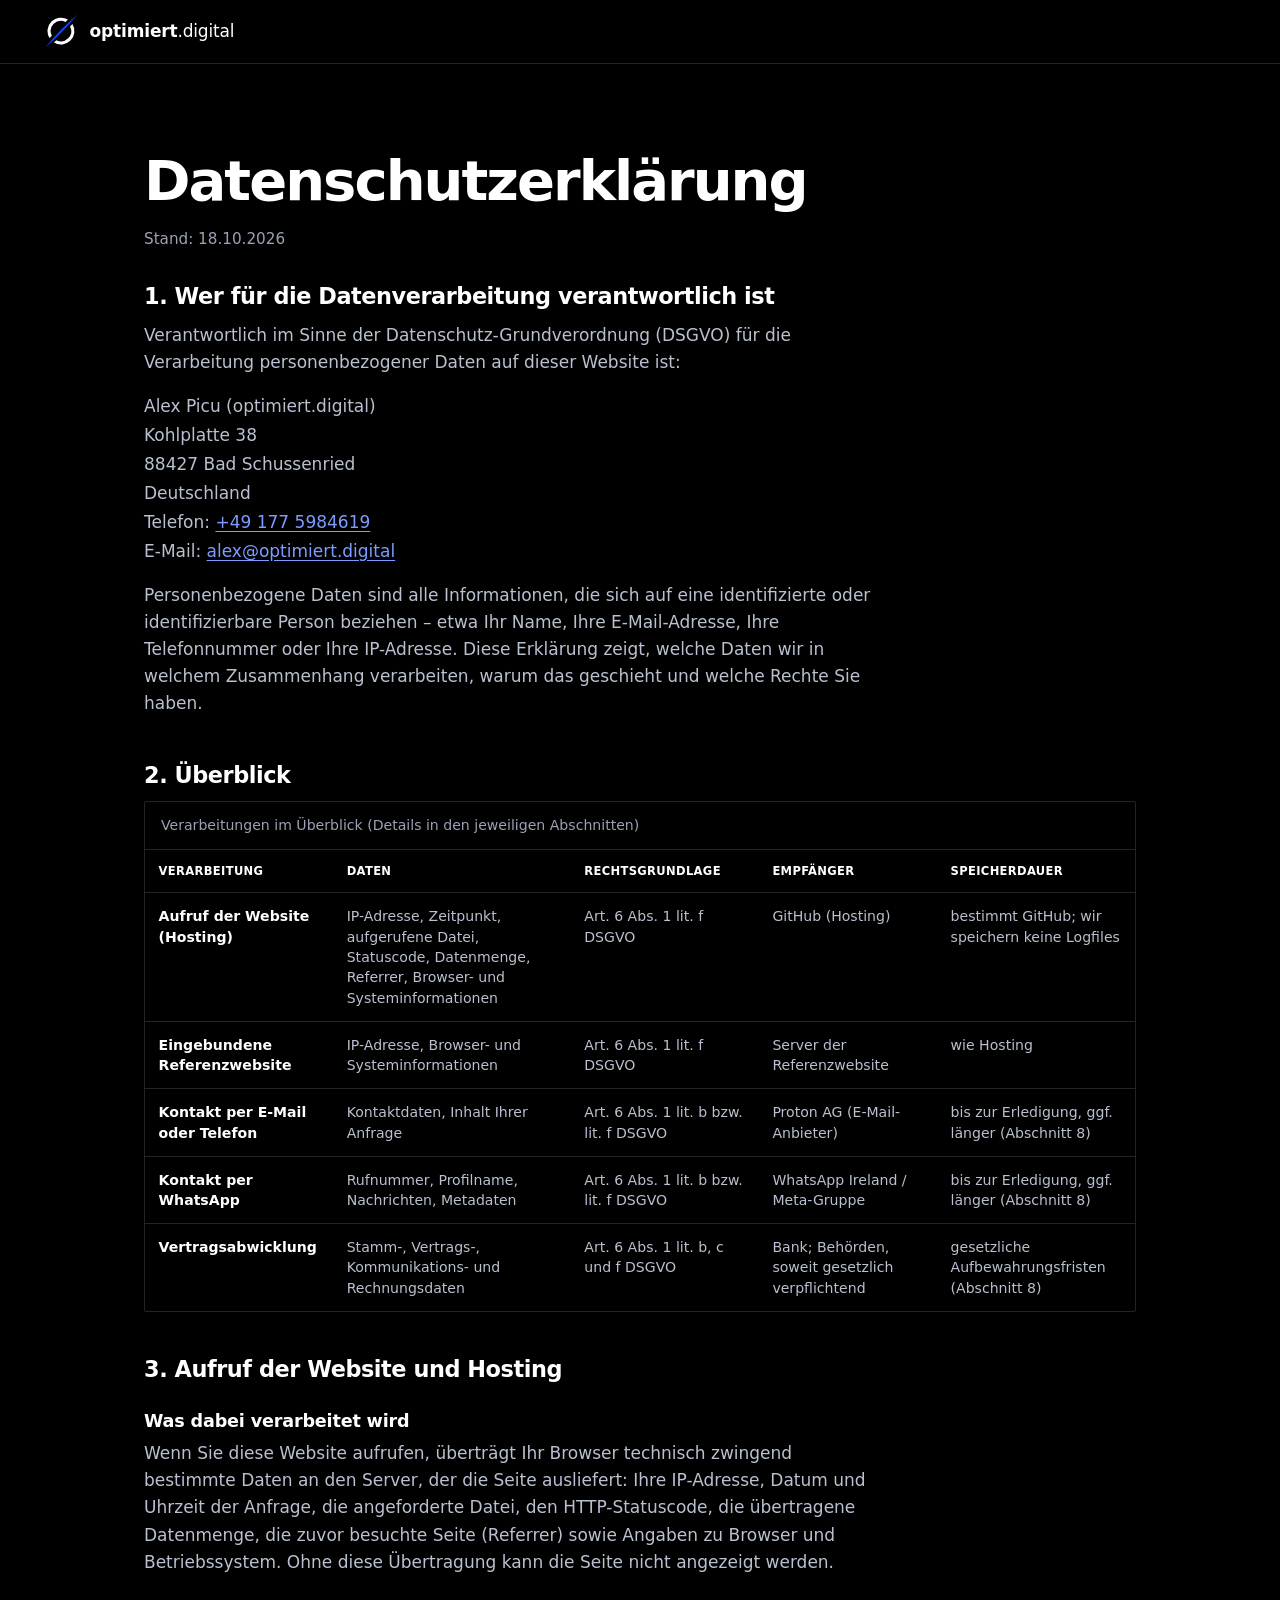
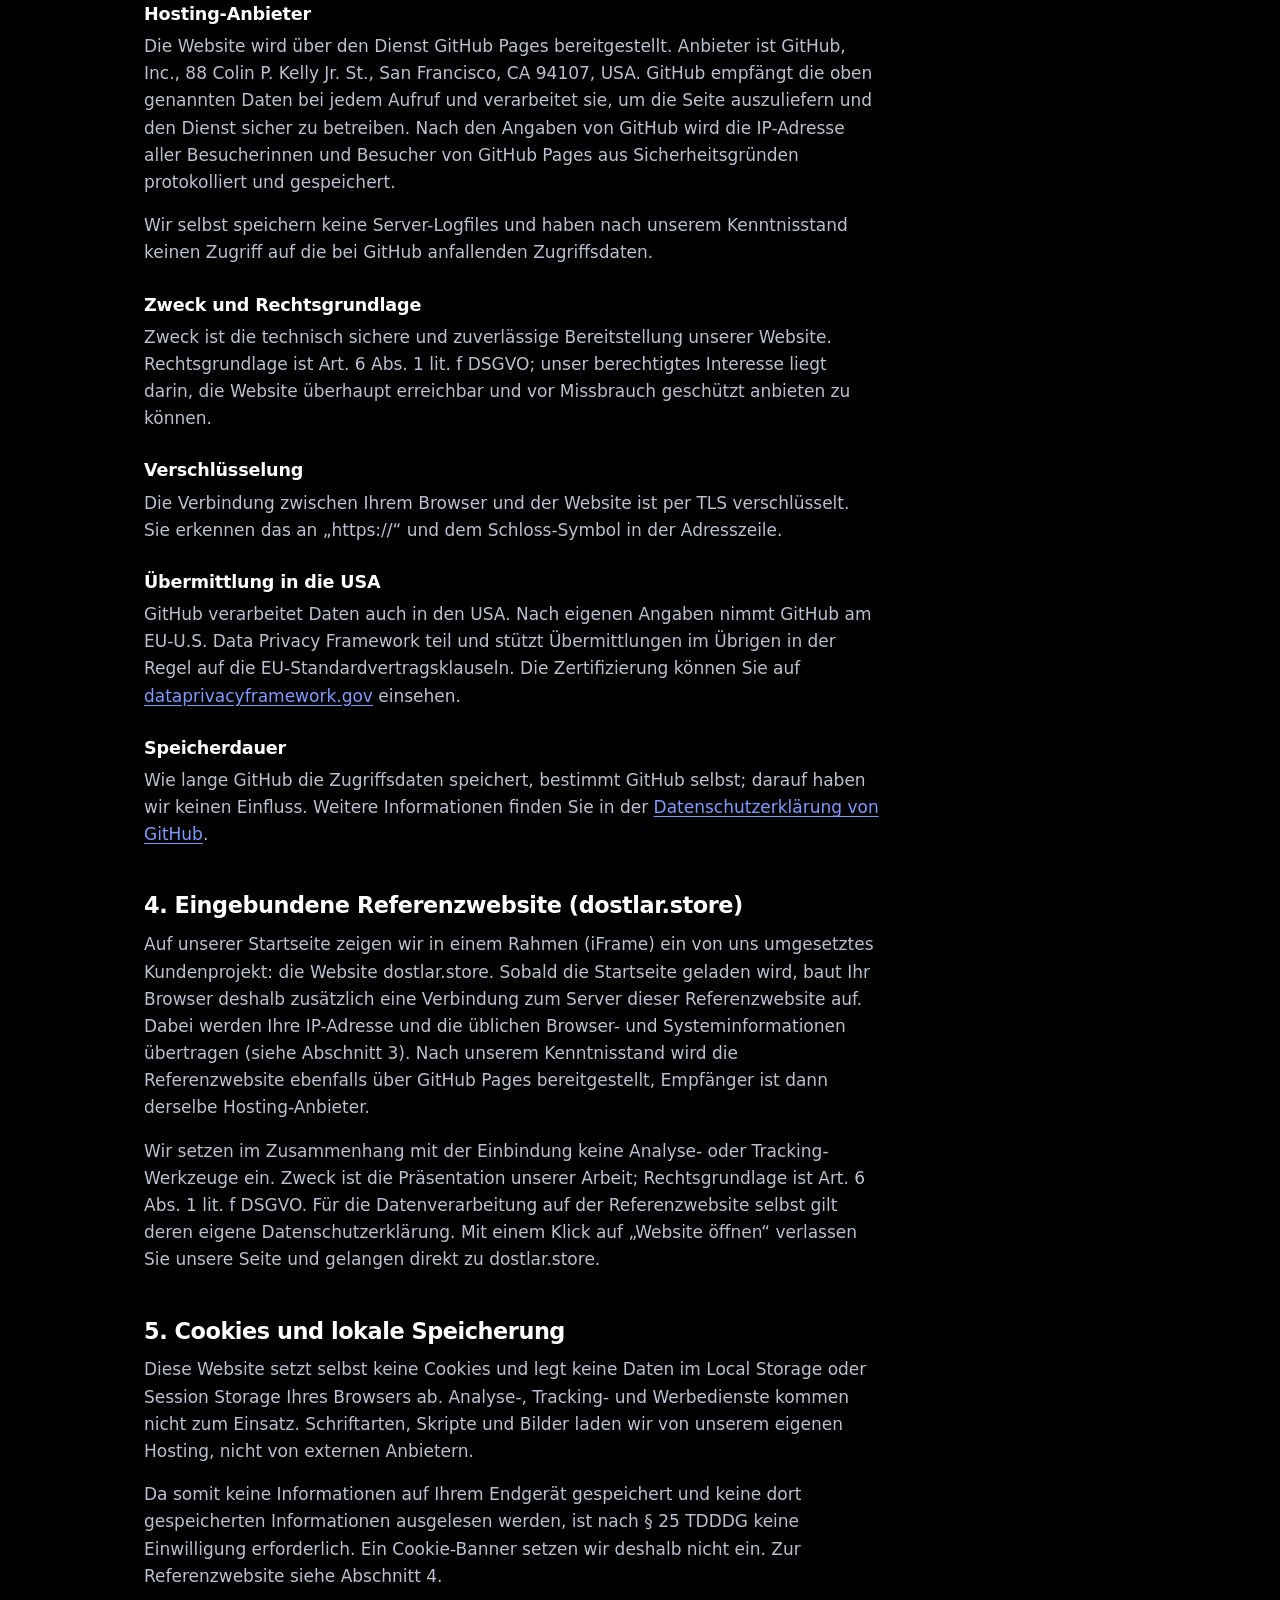
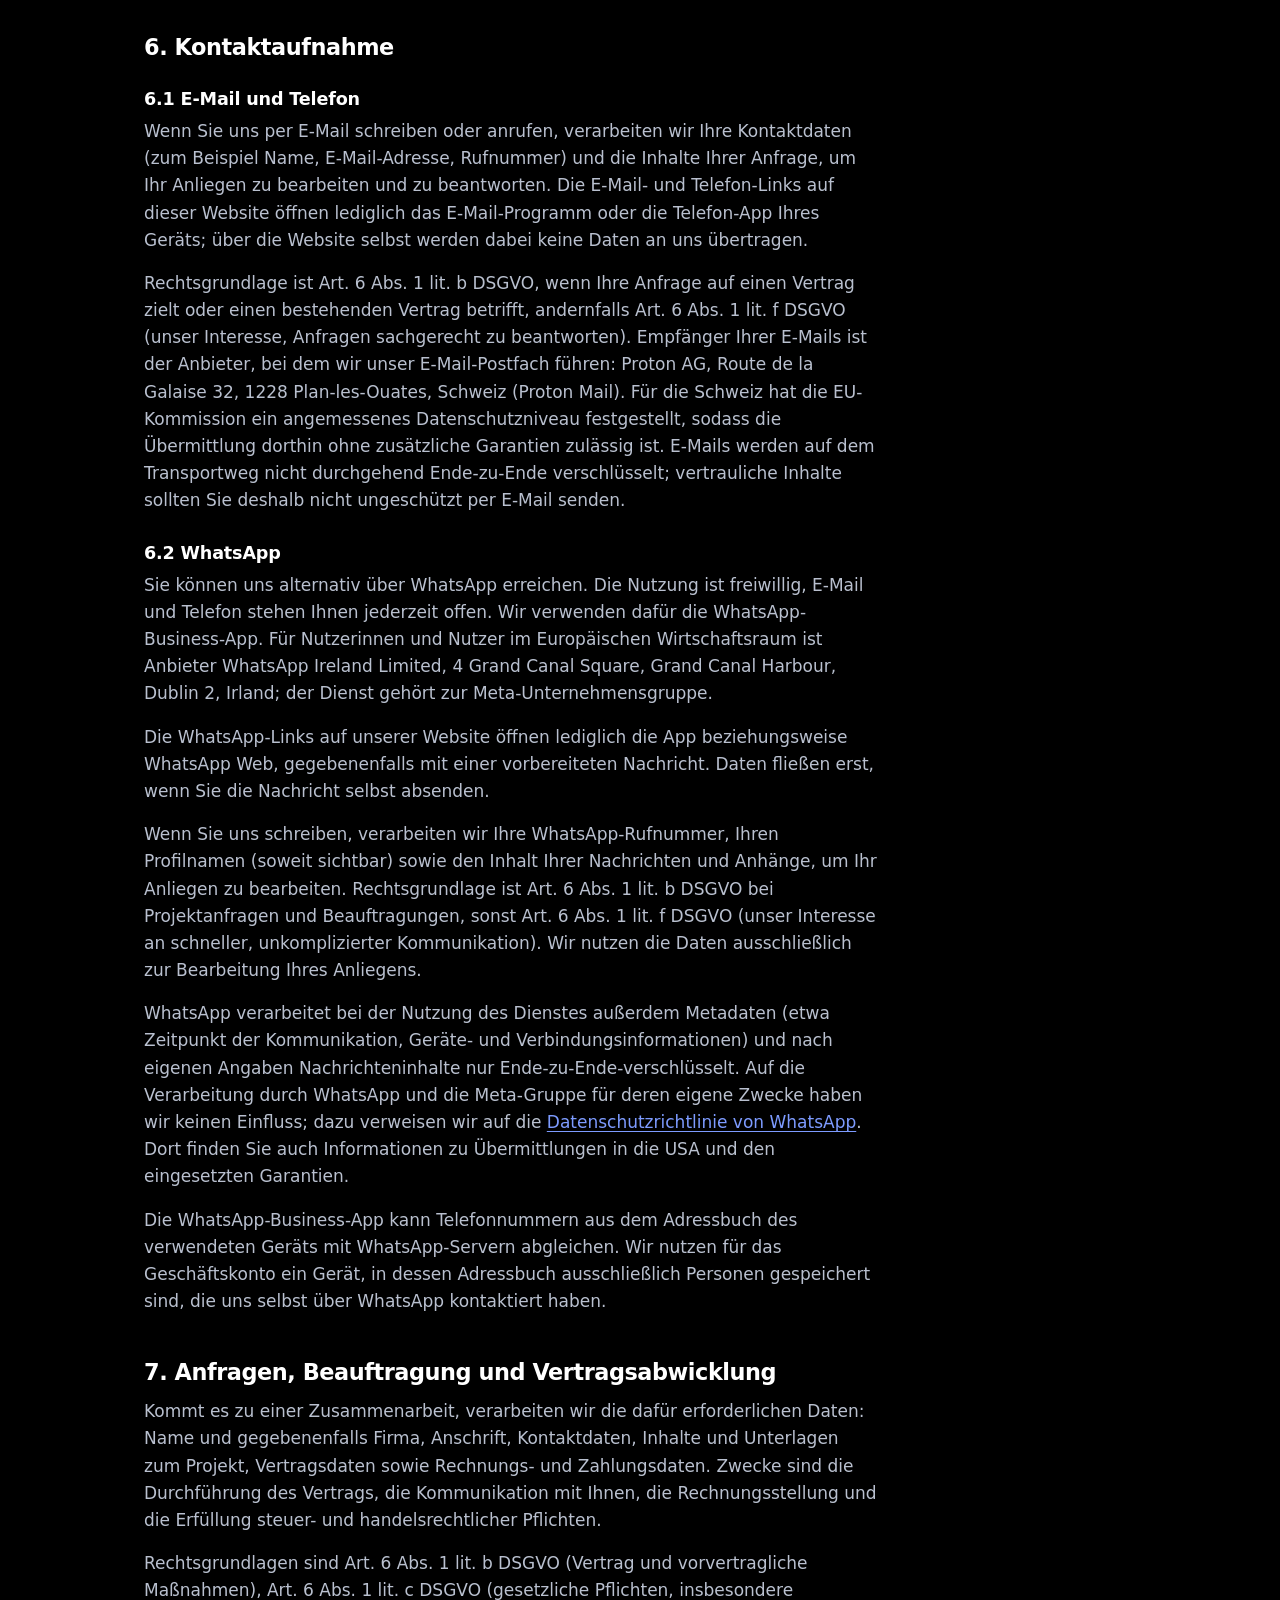
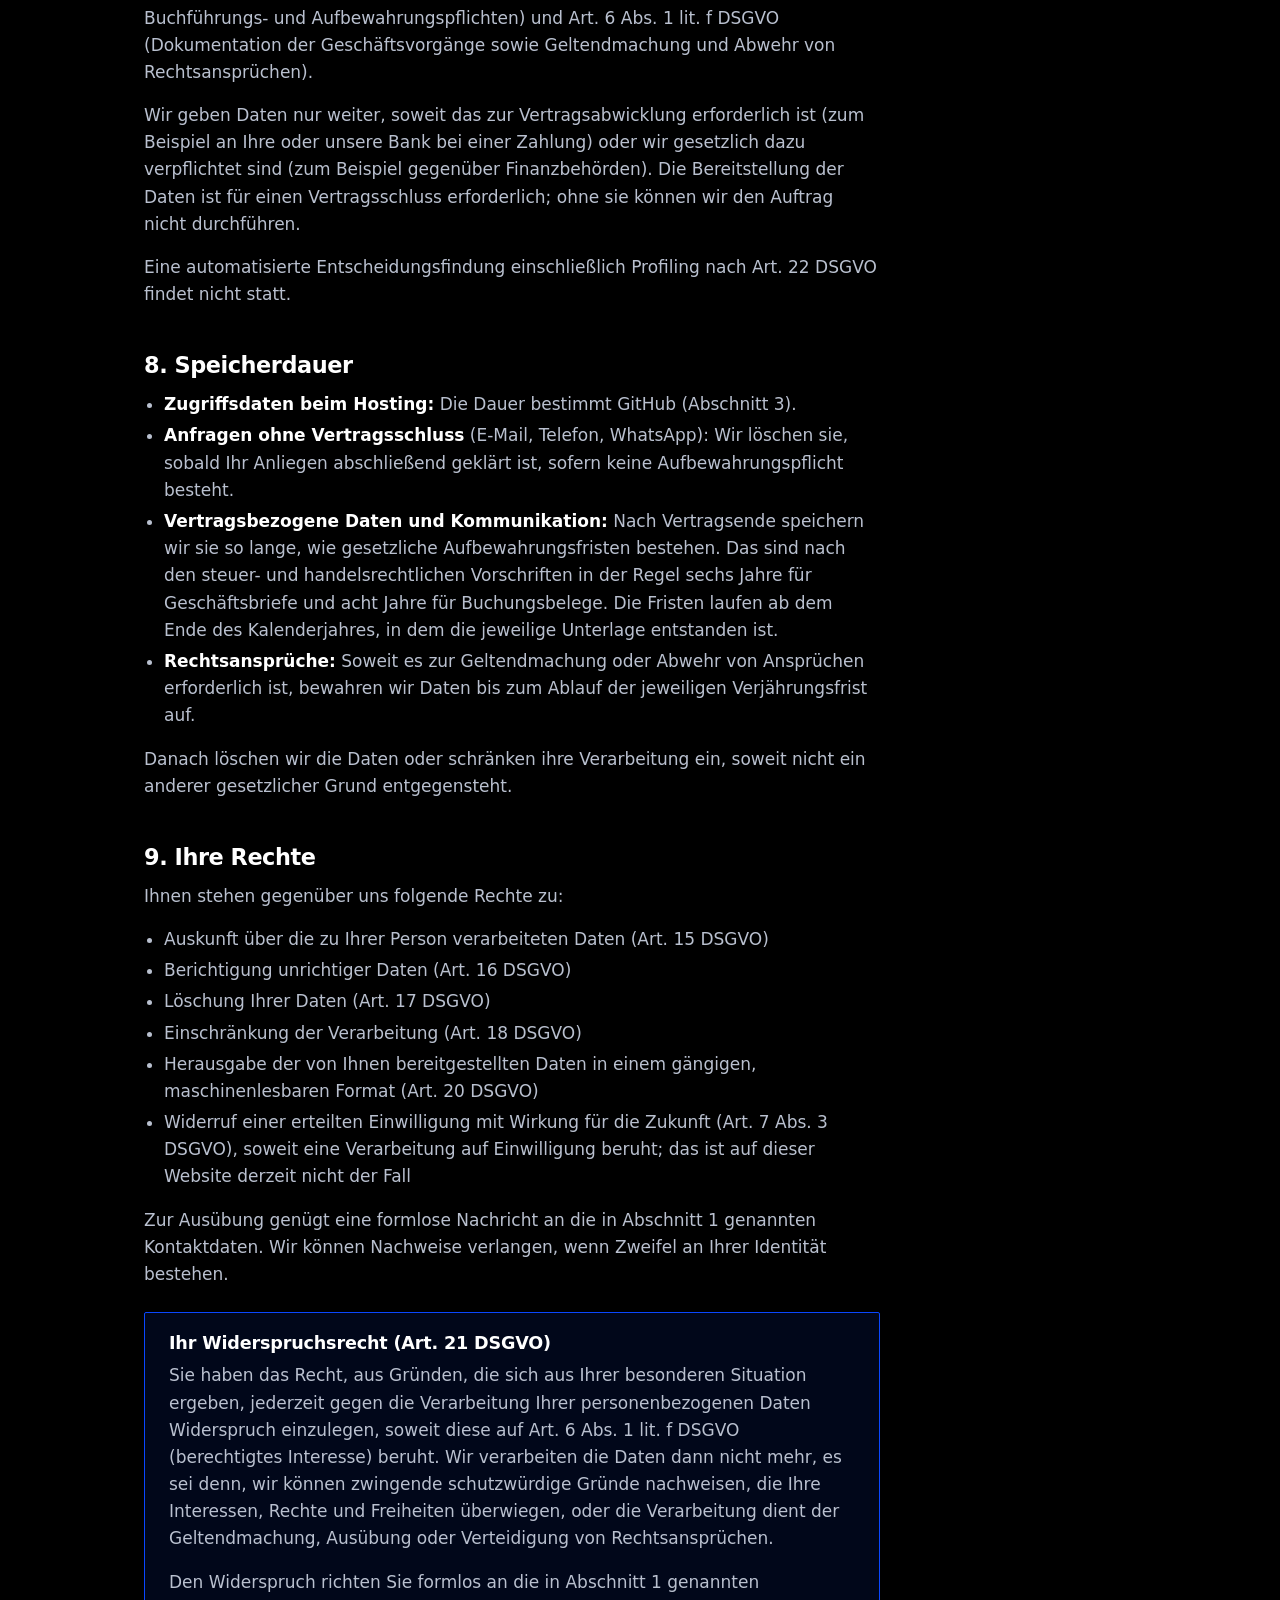
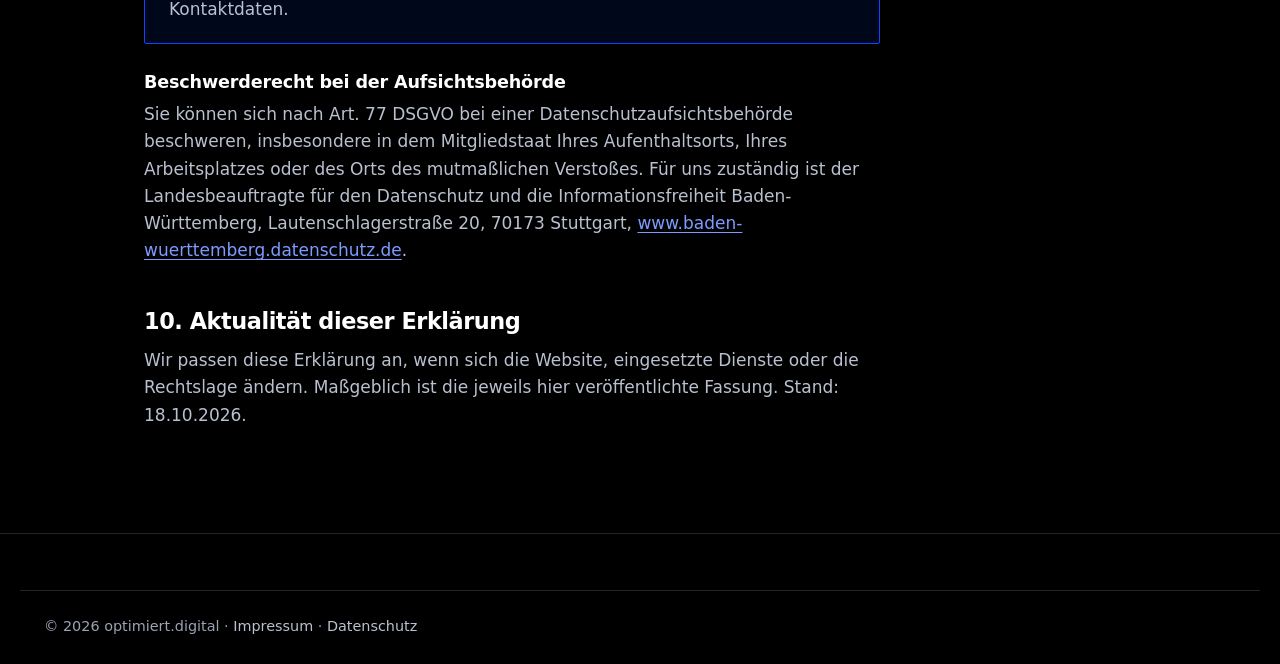
==== commit f3b72991: "Add files via upload" ====
--- a/datenschutz.html
+++ b/datenschutz.html
@@ -4,7 +4,7 @@
   <meta charset="utf-8">
   <meta name="viewport" content="width=device-width, initial-scale=1, viewport-fit=cover">
   <title>Datenschutzerklärung – optimiert.digital</title>
-  <meta name="robots" content="noindex">
+  <meta name="description" content="Informationen zur Verarbeitung personenbezogener Daten auf optimiert.digital nach Art. 13 DSGVO.">
   <link rel="canonical" href="https://optimiert.digital/datenschutz.html">
   <meta name="theme-color" content="#000000">
   <meta name="color-scheme" content="dark">
@@ -20,6 +20,8 @@
     </symbol>
   </svg>
 
+  <a class="skip" href="#inhalt">Zum Inhalt springen</a>
+
   <header class="site-header">
     <div class="wrap bar">
       <a class="brand" href="index.html" aria-label="optimiert.digital, zur Startseite">
@@ -29,91 +31,177 @@
     </div>
   </header>
 
-  <main class="legal">
+  <main class="legal" id="inhalt">
     <div class="wrap">
-      <h1>Datenschutzerklärung</h1>
-
-      <h2>1) Einleitung und Kontaktdaten des Verantwortlichen</h2>
-      <p>1.1 Wir freuen uns, dass Sie unsere Website besuchen, und bedanken uns für Ihr Interesse. Im Folgenden informieren wir Sie über den Umgang mit Ihren personenbezogenen Daten bei der Nutzung unserer Website. Personenbezogene Daten sind hierbei alle Daten, mit denen Sie persönlich identifiziert werden können.</p>
-      <p>1.2 Verantwortlicher für die Datenverarbeitung auf dieser Website im Sinne der Datenschutz-Grundverordnung (DSGVO) ist Alex Picu, Kohlplatte 38, 88427 Bad Schussenried, Deutschland, Tel.: <a href="tel:+491775984619">+491775984619</a>, E-Mail: <a href="mailto:alex@optimiert.digital">alex@optimiert.digital</a>. Der für die Verarbeitung von personenbezogenen Daten Verantwortliche ist diejenige natürliche oder juristische Person, die allein oder gemeinsam mit anderen über die Zwecke und Mittel der Verarbeitung von personenbezogenen Daten entscheidet.</p>
-
-      <h2>2) Datenerfassung beim Besuch unserer Website</h2>
-      <p>2.1 Bei der bloß informatorischen Nutzung unserer Website, also wenn Sie sich nicht registrieren oder uns anderweitig Informationen übermitteln, erheben wir nur solche Daten, die Ihr Browser an den Seitenserver übermittelt (sog. „Server-Logfiles“). Wenn Sie unsere Website aufrufen, erheben wir die folgenden Daten, die für uns technisch erforderlich sind, um Ihnen die Website anzuzeigen:</p>
-      <ul>
-        <li>Unsere besuchte Website</li>
-        <li>Datum und Uhrzeit zum Zeitpunkt des Zugriffes</li>
-        <li>Menge der gesendeten Daten in Byte</li>
-        <li>Quelle/Verweis, von welchem Sie auf die Seite gelangten</li>
-        <li>Verwendeter Browser</li>
-        <li>Verwendetes Betriebssystem</li>
-        <li>Verwendete IP-Adresse (ggf. in anonymisierter Form)</li>
-      </ul>
-      <p>Die Verarbeitung erfolgt gemäß Art. 6 Abs. 1 lit. f DSGVO auf Basis unseres berechtigten Interesses an der Verbesserung der Stabilität und Funktionalität unserer Website. Eine Weitergabe oder anderweitige Verwendung der Daten findet nicht statt. Wir behalten uns allerdings vor, die Server-Logfiles nachträglich zu überprüfen, sollten konkrete Anhaltspunkte auf eine rechtswidrige Nutzung hinweisen.</p>
-      <p>2.2 Diese Website nutzt aus Sicherheitsgründen und zum Schutz der Übertragung personenbezogener Daten und anderer vertraulicher Inhalte (z. B. Anfragen an den Verantwortlichen) eine SSL- bzw. TLS-Verschlüsselung. Sie können eine verschlüsselte Verbindung an der Zeichenfolge „https://“ und dem Schloss-Symbol in Ihrer Browserzeile erkennen.</p>
-
-      <h2>3) Hosting &amp; Content-Delivery-Network</h2>
-      <h3>GitHub</h3>
-      <p>Für das Hosting unserer Website und die Darstellung der Seiteninhalte nutzen wir das System des folgenden Anbieters: GitHub Inc., 88 Colin P Kelly Jr Street, San Francisco, CA 94107, USA</p>
-      <p>Sämtliche auf unserer Website erhobenen Daten werden auf den Servern des Anbieters verarbeitet, sofern nicht im Nachstehenden für spezifische Datenverarbeitungen abweichende Datenempfänger genannt sind.</p>
-      <p>Wir haben mit dem Anbieter einen Auftragsverarbeitungsvertrag geschlossen, der den Schutz der Daten unserer Seitenbesucher sicherstellt und eine unberechtigte Weitergabe an Dritte untersagt.</p>
-      <p>Für Datenübermittlungen in die USA hat sich der Anbieter dem EU-US-Datenschutzrahmen (EU-US Data Privacy Framework) angeschlossen, das auf Basis eines Angemessenheitsbeschlusses der Europäischen Kommission die Einhaltung des europäischen Datenschutzniveaus sicherstellt.</p>
-
-      <h3>Eingebundene Referenzwebsite (dostlar.store)</h3>
-      <p>Auf der Startseite zeigen wir in einem Fenster (iFrame) die Website eines Referenzprojekts (dostlar.store). Beim Laden der Startseite ruft dein Browser diese Seite direkt vom dortigen Server ab; dabei wird technisch bedingt deine IP-Adresse übertragen. Die Referenzseite wird ebenfalls über GitHub Pages bereitgestellt. Wir selbst setzen dafür keine Analyse- oder Tracking-Werkzeuge ein. Rechtsgrundlage ist Art. 6 Abs. 1 lit. f DSGVO (berechtigtes Interesse an der Präsentation unserer Referenzen). Mit einem Klick auf „Website öffnen“ verlässt du unsere Seite und gelangst direkt zu dostlar.store.</p>
-
-      <h2>4) Cookies</h2>
-      <p>Diese Website setzt keine Cookies und verwendet keine Analyse- oder Tracking-Werkzeuge. Schriftarten und Skripte werden nicht von externen Servern nachgeladen; einzige Ausnahme ist die oben beschriebene eingebundene Referenzwebsite. Ein Cookie-Banner ist deshalb nicht erforderlich.</p>
-
-      <h2>5) Kontaktaufnahme</h2>
-      <p>5.1 Im Rahmen der Kontaktaufnahme mit uns (z. B. per E-Mail oder Telefon) werden – ausschließlich zum Zweck der Bearbeitung und Beantwortung Ihres Anliegens und nur im dafür erforderlichen Umfang – personenbezogene Daten verarbeitet. Die Links zum Schreiben einer E-Mail und zum Anrufen auf dieser Website öffnen lediglich das E-Mail-Programm bzw. die Telefon-App auf Ihrem Gerät. Über die Website selbst werden dabei keine Daten an uns übertragen. Dasselbe gilt für die WhatsApp-Links: Sie öffnen lediglich die WhatsApp-App bzw. WhatsApp Web mit einer vorbereiteten Nachricht. Daten werden erst übertragen, wenn Sie die Nachricht selbst absenden (siehe 5.2).</p>
-      <p>Rechtsgrundlage für die Verarbeitung dieser Daten ist unser berechtigtes Interesse an der Beantwortung Ihres Anliegens gemäß Art. 6 Abs. 1 lit. f DSGVO. Zielt Ihre Kontaktierung auf einen Vertrag ab, so ist zusätzliche Rechtsgrundlage für die Verarbeitung Art. 6 Abs. 1 lit. b DSGVO. Ihre Daten werden gelöscht, wenn sich aus den Umständen entnehmen lässt, dass der betroffene Sachverhalt abschließend geklärt ist und sofern keine gesetzlichen Aufbewahrungspflichten entgegenstehen.</p>
-
-      <h3>5.2 WhatsApp-Business</h3>
-      <p>Sie haben die Möglichkeit, mit uns über den Nachrichtendienst WhatsApp der WhatsApp Ireland Limited, 4 Grand Canal Square, Grand Canal Harbour, Dublin 2, Irland, in Kontakt zu treten. Hierfür verwenden wir die sog. „Business-Version“ von WhatsApp.</p>
-      <p>Sofern Sie uns anlässlich eines konkreten Geschäfts (beispielsweise einer Projektanfrage oder Beauftragung) per WhatsApp kontaktieren, speichern und verwenden wir die von Ihnen bei WhatsApp genutzte Mobilfunknummer sowie – falls bereitgestellt – Ihren Vor- und Nachnamen gemäß Art. 6 Abs. 1 lit. b DSGVO zur Bearbeitung und Beantwortung Ihres Anliegens. Auf Basis derselben Rechtsgrundlage werden wir Sie per WhatsApp gegebenenfalls um die Bereitstellung weiterer Daten (Kundennummer, Anschrift oder E-Mail-Adresse) bitten, um Ihre Anfrage einem bestimmten Vorgang zuordnen zu können.</p>
-      <p>Nutzen Sie unseren WhatsApp-Kontakt für allgemeine Anfragen (etwa zum Leistungsspektrum, zu Verfügbarkeiten oder zu unserem Internetauftritt), speichern und verwenden wir die von Ihnen bei WhatsApp genutzte Mobilfunknummer sowie – falls bereitgestellt – Ihren Vor- und Nachnamen gemäß Art. 6 Abs. 1 lit. f DSGVO auf Basis unseres berechtigten Interesses an der effizienten und zeitnahen Bereitstellung der gewünschten Informationen.</p>
-      <p>Ihre Daten werden stets nur zur Beantwortung Ihres Anliegens per WhatsApp verwendet. Eine Weitergabe an Dritte findet nicht statt.</p>
-      <p>Bitte beachten Sie, dass WhatsApp Business Zugriff auf das Adressbuch des von uns hierfür verwendeten mobilen Endgeräts erhält und im Adressbuch gespeicherte Telefonnummern automatisch an einen Server des Mutterkonzerns Meta Platforms Inc. in den USA überträgt. Für den Betrieb unseres WhatsApp-Business-Kontos verwenden wir ein mobiles Endgerät, in dessen Adressbuch ausschließlich die WhatsApp-Kontaktdaten solcher Nutzer gespeichert werden, die mit uns per WhatsApp auch in Kontakt getreten sind.</p>
-      <p>Hierdurch wird sichergestellt, dass jede Person, deren WhatsApp-Kontaktdaten in unserem Adressbuch gespeichert sind, bereits bei erstmaliger Nutzung der App auf seinem Gerät durch Akzeptanz der WhatsApp-Nutzungsbedingungen in die Übermittlung seiner WhatsApp-Telefonnummer aus den Adressbüchern seiner Chat-Kontakte gemäß Art. 6 Abs. 1 lit. a DSGVO eingewilligt hat. Eine Übermittlung von Daten solcher Nutzer, die WhatsApp nicht verwenden und/oder uns nicht über WhatsApp kontaktiert haben, wird insofern ausgeschlossen.</p>
-      <p>Zweck und Umfang der Datenerhebung und die weitere Verarbeitung und Nutzung der Daten durch WhatsApp sowie Ihre diesbezüglichen Rechte und Einstellungsmöglichkeiten zum Schutz Ihrer Privatsphäre entnehmen Sie bitte den Datenschutzhinweisen von WhatsApp: <a href="https://www.whatsapp.com/legal/?eea=1#privacy-policy" rel="noopener" target="_blank">https://www.whatsapp.com/legal/?eea=1#privacy-policy</a></p>
-      <p>Wir haben mit dem Anbieter einen Auftragsverarbeitungsvertrag geschlossen, der die Daten unserer Seitenbesucher schützt und eine Weitergabe an Dritte untersagt.</p>
-      <p>Im Rahmen der oben genannten Verarbeitungen kann es zu Datenübertragungen an Server von Meta Platforms Inc. in den USA kommen. Für Datenübermittlungen in die USA hat sich der Anbieter dem EU-US-Datenschutzrahmen (EU-US Data Privacy Framework) angeschlossen, das auf Basis eines Angemessenheitsbeschlusses der Europäischen Kommission die Einhaltung des europäischen Datenschutzniveaus sicherstellt.</p>
-
-      <h2>6) Tools und Sonstiges</h2>
-      <h3>6.1 Lexware Office</h3>
-      <p>Für die Erledigung der Buchhaltung nutzen wir den Service der cloudbasierten Buchhaltungssoftware des folgenden Anbieters: Haufe-Lexware GmbH &amp; Co. KG, Munzinger Straße 9, 79111 Freiburg, Deutschland</p>
-      <p>Der Anbieter verarbeitet Eingangs- und Ausgangsrechnungen sowie ggf. auch die Bankbewegungen unseres Unternehmens, um Rechnungen automatisch zu erfassen, zu den Transaktionen zu matchen und hieraus in einem teilautomatisierten Prozess die Finanzbuchhaltung zu erstellen.</p>
-      <p>Sofern hierbei auch personenbezogene Daten verarbeitet werden, erfolgt die Verarbeitung auf Basis unseres berechtigten Interesses an einer effizienten Organisation und Dokumentation unserer Geschäftsvorgänge gemäß Art. 6 Abs. 1 lit. f DSGVO.</p>
-
-      <h2>7) Rechte des Betroffenen</h2>
-      <p>7.1 Das geltende Datenschutzrecht gewährt Ihnen gegenüber dem Verantwortlichen hinsichtlich der Verarbeitung Ihrer personenbezogenen Daten die nachstehenden Betroffenenrechte (Auskunfts- und Interventionsrechte), wobei für die jeweiligen Ausübungsvoraussetzungen auf die angeführte Rechtsgrundlage verwiesen wird:</p>
-      <ul>
-        <li>Auskunftsrecht gemäß Art. 15 DSGVO;</li>
-        <li>Recht auf Berichtigung gemäß Art. 16 DSGVO;</li>
-        <li>Recht auf Löschung gemäß Art. 17 DSGVO;</li>
-        <li>Recht auf Einschränkung der Verarbeitung gemäß Art. 18 DSGVO;</li>
-        <li>Recht auf Unterrichtung gemäß Art. 19 DSGVO;</li>
-        <li>Recht auf Datenübertragbarkeit gemäß Art. 20 DSGVO;</li>
-        <li>Recht auf Widerruf erteilter Einwilligungen gemäß Art. 7 Abs. 3 DSGVO;</li>
-        <li>Recht auf Beschwerde gemäß Art. 77 DSGVO.</li>
-      </ul>
-      <p>Für Beschwerden ist insbesondere die Datenschutzaufsichtsbehörde Ihres Wohnorts oder die für uns zuständige Behörde zuständig, das ist der Landesbeauftragte für den Datenschutz und die Informationsfreiheit Baden-Württemberg.</p>
-
-      <h3>7.2 Widerspruchsrecht</h3>
-      <p class="caps">WENN WIR IM RAHMEN EINER INTERESSENABWÄGUNG IHRE PERSONENBEZOGENEN DATEN AUFGRUND UNSERES ÜBERWIEGENDEN BERECHTIGTEN INTERESSES VERARBEITEN, HABEN SIE DAS JEDERZEITIGE RECHT, AUS GRÜNDEN, DIE SICH AUS IHRER BESONDEREN SITUATION ERGEBEN, GEGEN DIESE VERARBEITUNG WIDERSPRUCH MIT WIRKUNG FÜR DIE ZUKUNFT EINZULEGEN.</p>
-      <p class="caps">MACHEN SIE VON IHREM WIDERSPRUCHSRECHT GEBRAUCH, BEENDEN WIR DIE VERARBEITUNG DER BETROFFENEN DATEN. EINE WEITERVERARBEITUNG BLEIBT ABER VORBEHALTEN, WENN WIR ZWINGENDE SCHUTZWÜRDIGE GRÜNDE FÜR DIE VERARBEITUNG NACHWEISEN KÖNNEN, DIE IHRE INTERESSEN, GRUNDRECHTE UND GRUNDFREIHEITEN ÜBERWIEGEN, ODER WENN DIE VERARBEITUNG DER GELTENDMACHUNG, AUSÜBUNG ODER VERTEIDIGUNG VON RECHTSANSPRÜCHEN DIENT.</p>
-      <p class="caps">WERDEN IHRE PERSONENBEZOGENEN DATEN VON UNS VERARBEITET, UM DIREKTWERBUNG ZU BETREIBEN, HABEN SIE DAS RECHT, JEDERZEIT WIDERSPRUCH GEGEN DIE VERARBEITUNG SIE BETREFFENDER PERSONENBEZOGENER DATEN ZUM ZWECKE DERARTIGER WERBUNG EINZULEGEN. SIE KÖNNEN DEN WIDERSPRUCH WIE OBEN BESCHRIEBEN AUSÜBEN.</p>
-      <p class="caps">MACHEN SIE VON IHREM WIDERSPRUCHSRECHT GEBRAUCH, BEENDEN WIR DIE VERARBEITUNG DER BETROFFENEN DATEN ZU DIREKTWERBEZWECKEN.</p>
-
-      <h2>8) Dauer der Speicherung personenbezogener Daten</h2>
-      <p>Die Dauer der Speicherung von personenbezogenen Daten bemisst sich anhand der jeweiligen Rechtsgrundlage, am Verarbeitungszweck und – sofern einschlägig – zusätzlich anhand der jeweiligen gesetzlichen Aufbewahrungsfrist (z. B. handels- und steuerrechtliche Aufbewahrungsfristen).</p>
-      <p>Bei der Verarbeitung von personenbezogenen Daten auf Grundlage einer ausdrücklichen Einwilligung gemäß Art. 6 Abs. 1 lit. a DSGVO werden die betroffenen Daten so lange gespeichert, bis Sie Ihre Einwilligung widerrufen.</p>
-      <p>Existieren gesetzliche Aufbewahrungsfristen für Daten, die im Rahmen rechtsgeschäftlicher bzw. rechtsgeschäftsähnlicher Verpflichtungen auf der Grundlage von Art. 6 Abs. 1 lit. b DSGVO verarbeitet werden, werden diese Daten nach Ablauf der Aufbewahrungsfristen routinemäßig gelöscht, sofern sie nicht mehr zur Vertragserfüllung oder Vertragsanbahnung erforderlich sind und/oder unsererseits kein berechtigtes Interesse an der Weiterspeicherung fortbesteht.</p>
-      <p>Bei der Verarbeitung von personenbezogenen Daten auf Grundlage von Art. 6 Abs. 1 lit. f DSGVO werden diese Daten so lange gespeichert, bis Sie Ihr Widerspruchsrecht nach Art. 21 Abs. 1 DSGVO ausüben, es sei denn, wir können zwingende schutzwürdige Gründe für die Verarbeitung nachweisen, die Ihre Interessen, Rechte und Freiheiten überwiegen, oder die Verarbeitung dient der Geltendmachung, Ausübung oder Verteidigung von Rechtsansprüchen.</p>
-      <p>Bei der Verarbeitung von personenbezogenen Daten zum Zwecke der Direktwerbung auf Grundlage von Art. 6 Abs. 1 lit. f DSGVO werden diese Daten so lange gespeichert, bis Sie Ihr Widerspruchsrecht nach Art. 21 Abs. 2 DSGVO ausüben.</p>
-      <p>Sofern sich aus den sonstigen Informationen dieser Erklärung über spezifische Verarbeitungssituationen nichts anderes ergibt, werden gespeicherte personenbezogene Daten im Übrigen dann gelöscht, wenn sie für die Zwecke, für die sie erhoben oder auf sonstige Weise verarbeitet wurden, nicht mehr notwendig sind.</p>
-
-      <p>Stand: 30.09.2026</p>
+        <h1>Datenschutzerklärung</h1>
+        <p class="meta">Stand: 18.10.2026</p>
+
+        <section aria-labelledby="verantwortlicher">
+          <h2 id="verantwortlicher">1. Wer für die Datenverarbeitung verantwortlich ist</h2>
+          <p>Verantwortlich im Sinne der Datenschutz-Grundverordnung (DSGVO) für die Verarbeitung personenbezogener Daten auf dieser Website ist:</p>
+          <address>
+            Alex Picu (optimiert.digital)<br>
+            Kohlplatte 38<br>
+            88427 Bad Schussenried<br>
+            Deutschland<br>
+            Telefon: <a href="tel:+491775984619">+49 177 5984619</a><br>
+            E-Mail: <a href="mailto:alex@optimiert.digital">alex@optimiert.digital</a>
+          </address>
+          <p>Personenbezogene Daten sind alle Informationen, die sich auf eine identifizierte oder identifizierbare Person beziehen – etwa Ihr Name, Ihre E-Mail-Adresse, Ihre Telefonnummer oder Ihre IP-Adresse. Diese Erklärung zeigt, welche Daten wir in welchem Zusammenhang verarbeiten, warum das geschieht und welche Rechte Sie haben.</p>
+        </section>
+
+        <section aria-labelledby="ueberblick">
+          <h2 id="ueberblick">2. Überblick</h2>
+          <div class="table-wrap">
+            <table>
+              <caption>Verarbeitungen im Überblick (Details in den jeweiligen Abschnitten)</caption>
+              <thead>
+                <tr>
+                  <th scope="col">Verarbeitung</th>
+                  <th scope="col">Daten</th>
+                  <th scope="col">Rechtsgrundlage</th>
+                  <th scope="col">Empfänger</th>
+                  <th scope="col">Speicherdauer</th>
+                </tr>
+              </thead>
+              <tbody>
+                <tr>
+                  <th scope="row" data-label="Verarbeitung">Aufruf der Website (Hosting)</th>
+                  <td data-label="Daten">IP-Adresse, Zeitpunkt, aufgerufene Datei, Statuscode, Datenmenge, Referrer, Browser- und Systeminformationen</td>
+                  <td data-label="Rechtsgrundlage">Art. 6 Abs. 1 lit. f DSGVO</td>
+                  <td data-label="Empfänger">GitHub (Hosting)</td>
+                  <td data-label="Speicherdauer">bestimmt GitHub; wir speichern keine Logfiles</td>
+                </tr>
+                <tr>
+                  <th scope="row" data-label="Verarbeitung">Eingebundene Referenzwebsite</th>
+                  <td data-label="Daten">IP-Adresse, Browser- und Systeminformationen</td>
+                  <td data-label="Rechtsgrundlage">Art. 6 Abs. 1 lit. f DSGVO</td>
+                  <td data-label="Empfänger">Server der Referenzwebsite</td>
+                  <td data-label="Speicherdauer">wie Hosting</td>
+                </tr>
+                <tr>
+                  <th scope="row" data-label="Verarbeitung">Kontakt per E-Mail oder Telefon</th>
+                  <td data-label="Daten">Kontaktdaten, Inhalt Ihrer Anfrage</td>
+                  <td data-label="Rechtsgrundlage">Art. 6 Abs. 1 lit. b bzw. lit. f DSGVO</td>
+                  <td data-label="Empfänger">Proton AG (E-Mail-Anbieter)</td>
+                  <td data-label="Speicherdauer">bis zur Erledigung, ggf. länger (Abschnitt 8)</td>
+                </tr>
+                <tr>
+                  <th scope="row" data-label="Verarbeitung">Kontakt per WhatsApp</th>
+                  <td data-label="Daten">Rufnummer, Profilname, Nachrichten, Metadaten</td>
+                  <td data-label="Rechtsgrundlage">Art. 6 Abs. 1 lit. b bzw. lit. f DSGVO</td>
+                  <td data-label="Empfänger">WhatsApp Ireland / Meta-Gruppe</td>
+                  <td data-label="Speicherdauer">bis zur Erledigung, ggf. länger (Abschnitt 8)</td>
+                </tr>
+                <tr>
+                  <th scope="row" data-label="Verarbeitung">Vertragsabwicklung</th>
+                  <td data-label="Daten">Stamm-, Vertrags-, Kommunikations- und Rechnungsdaten</td>
+                  <td data-label="Rechtsgrundlage">Art. 6 Abs. 1 lit. b, c und f DSGVO</td>
+                  <td data-label="Empfänger">Bank; Behörden, soweit gesetzlich verpflichtend</td>
+                  <td data-label="Speicherdauer">gesetzliche Aufbewahrungsfristen (Abschnitt 8)</td>
+                </tr>
+              </tbody>
+            </table>
+          </div>
+        </section>
+
+        <section aria-labelledby="hosting">
+          <h2 id="hosting">3. Aufruf der Website und Hosting</h2>
+
+          <h3>Was dabei verarbeitet wird</h3>
+          <p>Wenn Sie diese Website aufrufen, überträgt Ihr Browser technisch zwingend bestimmte Daten an den Server, der die Seite ausliefert: Ihre IP-Adresse, Datum und Uhrzeit der Anfrage, die angeforderte Datei, den HTTP-Statuscode, die übertragene Datenmenge, die zuvor besuchte Seite (Referrer) sowie Angaben zu Browser und Betriebssystem. Ohne diese Übertragung kann die Seite nicht angezeigt werden.</p>
+
+          <h3>Hosting-Anbieter</h3>
+          <p>Die Website wird über den Dienst GitHub Pages bereitgestellt. Anbieter ist GitHub, Inc., 88 Colin P. Kelly Jr. St., San Francisco, CA 94107, USA. GitHub empfängt die oben genannten Daten bei jedem Aufruf und verarbeitet sie, um die Seite auszuliefern und den Dienst sicher zu betreiben. Nach den Angaben von GitHub wird die IP-Adresse aller Besucherinnen und Besucher von GitHub Pages aus Sicherheitsgründen protokolliert und gespeichert.</p>
+          <p>Wir selbst speichern keine Server-Logfiles und haben nach unserem Kenntnisstand keinen Zugriff auf die bei GitHub anfallenden Zugriffsdaten.</p>
+
+          <h3>Zweck und Rechtsgrundlage</h3>
+          <p>Zweck ist die technisch sichere und zuverlässige Bereitstellung unserer Website. Rechtsgrundlage ist Art. 6 Abs. 1 lit. f DSGVO; unser berechtigtes Interesse liegt darin, die Website überhaupt erreichbar und vor Missbrauch geschützt anbieten zu können.</p>
+
+          <h3>Verschlüsselung</h3>
+          <p>Die Verbindung zwischen Ihrem Browser und der Website ist per TLS verschlüsselt. Sie erkennen das an „https://“ und dem Schloss-Symbol in der Adresszeile.</p>
+
+          <h3>Übermittlung in die USA</h3>
+          <p>GitHub verarbeitet Daten auch in den USA. Nach eigenen Angaben nimmt GitHub am EU-U.S. Data Privacy Framework teil und stützt Übermittlungen im Übrigen in der Regel auf die EU-Standardvertragsklauseln. Die Zertifizierung können Sie auf <a href="https://www.dataprivacyframework.gov/" rel="noopener">dataprivacyframework.gov</a> einsehen.</p>
+
+          <h3>Speicherdauer</h3>
+          <p>Wie lange GitHub die Zugriffsdaten speichert, bestimmt GitHub selbst; darauf haben wir keinen Einfluss. Weitere Informationen finden Sie in der <a href="https://docs.github.com/en/site-policy/privacy-policies/github-general-privacy-statement" rel="noopener">Datenschutzerklärung von GitHub</a>.</p>
+        </section>
+
+        <section aria-labelledby="referenz">
+          <h2 id="referenz">4. Eingebundene Referenzwebsite (dostlar.store)</h2>
+          <p>Auf unserer Startseite zeigen wir in einem Rahmen (iFrame) ein von uns umgesetztes Kundenprojekt: die Website dostlar.store. Sobald die Startseite geladen wird, baut Ihr Browser deshalb zusätzlich eine Verbindung zum Server dieser Referenzwebsite auf. Dabei werden Ihre IP-Adresse und die üblichen Browser- und Systeminformationen übertragen (siehe Abschnitt 3). Nach unserem Kenntnisstand wird die Referenzwebsite ebenfalls über GitHub Pages bereitgestellt, Empfänger ist dann derselbe Hosting-Anbieter.</p>
+          <p>Wir setzen im Zusammenhang mit der Einbindung keine Analyse- oder Tracking-Werkzeuge ein. Zweck ist die Präsentation unserer Arbeit; Rechtsgrundlage ist Art. 6 Abs. 1 lit. f DSGVO. Für die Datenverarbeitung auf der Referenzwebsite selbst gilt deren eigene Datenschutzerklärung. Mit einem Klick auf „Website öffnen“ verlassen Sie unsere Seite und gelangen direkt zu dostlar.store.</p>
+        </section>
+
+        <section aria-labelledby="cookies">
+          <h2 id="cookies">5. Cookies und lokale Speicherung</h2>
+          <p>Diese Website setzt selbst keine Cookies und legt keine Daten im Local Storage oder Session Storage Ihres Browsers ab. Analyse-, Tracking- und Werbedienste kommen nicht zum Einsatz. Schriftarten, Skripte und Bilder laden wir von unserem eigenen Hosting, nicht von externen Anbietern.</p>
+          <p>Da somit keine Informationen auf Ihrem Endgerät gespeichert und keine dort gespeicherten Informationen ausgelesen werden, ist nach § 25 TDDDG keine Einwilligung erforderlich. Ein Cookie-Banner setzen wir deshalb nicht ein. Zur Referenzwebsite siehe Abschnitt 4.</p>
+        </section>
+
+        <section aria-labelledby="kontakt">
+          <h2 id="kontakt">6. Kontaktaufnahme</h2>
+
+          <h3>6.1 E-Mail und Telefon</h3>
+          <p>Wenn Sie uns per E-Mail schreiben oder anrufen, verarbeiten wir Ihre Kontaktdaten (zum Beispiel Name, E-Mail-Adresse, Rufnummer) und die Inhalte Ihrer Anfrage, um Ihr Anliegen zu bearbeiten und zu beantworten. Die E-Mail- und Telefon-Links auf dieser Website öffnen lediglich das E-Mail-Programm oder die Telefon-App Ihres Geräts; über die Website selbst werden dabei keine Daten an uns übertragen.</p>
+          <p>Rechtsgrundlage ist Art. 6 Abs. 1 lit. b DSGVO, wenn Ihre Anfrage auf einen Vertrag zielt oder einen bestehenden Vertrag betrifft, andernfalls Art. 6 Abs. 1 lit. f DSGVO (unser Interesse, Anfragen sachgerecht zu beantworten). Empfänger Ihrer E-Mails ist der Anbieter, bei dem wir unser E-Mail-Postfach führen: Proton AG, Route de la Galaise 32, 1228 Plan-les-Ouates, Schweiz (Proton Mail). Für die Schweiz hat die EU-Kommission ein angemessenes Datenschutzniveau festgestellt, sodass die Übermittlung dorthin ohne zusätzliche Garantien zulässig ist. E-Mails werden auf dem Transportweg nicht durchgehend Ende-zu-Ende verschlüsselt; vertrauliche Inhalte sollten Sie deshalb nicht ungeschützt per E-Mail senden.</p>
+
+          <h3>6.2 WhatsApp</h3>
+          <p>Sie können uns alternativ über WhatsApp erreichen. Die Nutzung ist freiwillig, E-Mail und Telefon stehen Ihnen jederzeit offen. Wir verwenden dafür die WhatsApp-Business-App. Für Nutzerinnen und Nutzer im Europäischen Wirtschaftsraum ist Anbieter WhatsApp Ireland Limited, 4 Grand Canal Square, Grand Canal Harbour, Dublin 2, Irland; der Dienst gehört zur Meta-Unternehmensgruppe.</p>
+          <p>Die WhatsApp-Links auf unserer Website öffnen lediglich die App beziehungsweise WhatsApp Web, gegebenenfalls mit einer vorbereiteten Nachricht. Daten fließen erst, wenn Sie die Nachricht selbst absenden.</p>
+          <p>Wenn Sie uns schreiben, verarbeiten wir Ihre WhatsApp-Rufnummer, Ihren Profilnamen (soweit sichtbar) sowie den Inhalt Ihrer Nachrichten und Anhänge, um Ihr Anliegen zu bearbeiten. Rechtsgrundlage ist Art. 6 Abs. 1 lit. b DSGVO bei Projektanfragen und Beauftragungen, sonst Art. 6 Abs. 1 lit. f DSGVO (unser Interesse an schneller, unkomplizierter Kommunikation). Wir nutzen die Daten ausschließlich zur Bearbeitung Ihres Anliegens.</p>
+          <p>WhatsApp verarbeitet bei der Nutzung des Dienstes außerdem Metadaten (etwa Zeitpunkt der Kommunikation, Geräte- und Verbindungsinformationen) und nach eigenen Angaben Nachrichteninhalte nur Ende-zu-Ende-verschlüsselt. Auf die Verarbeitung durch WhatsApp und die Meta-Gruppe für deren eigene Zwecke haben wir keinen Einfluss; dazu verweisen wir auf die <a href="https://www.whatsapp.com/legal/?eea=1#privacy-policy" rel="noopener">Datenschutzrichtlinie von WhatsApp</a>. Dort finden Sie auch Informationen zu Übermittlungen in die USA und den eingesetzten Garantien.</p>
+          <p>Die WhatsApp-Business-App kann Telefonnummern aus dem Adressbuch des verwendeten Geräts mit WhatsApp-Servern abgleichen. Wir nutzen für das Geschäftskonto ein Gerät, in dessen Adressbuch ausschließlich Personen gespeichert sind, die uns selbst über WhatsApp kontaktiert haben.</p>
+        </section>
+
+        <section aria-labelledby="vertrag">
+          <h2 id="vertrag">7. Anfragen, Beauftragung und Vertragsabwicklung</h2>
+          <p>Kommt es zu einer Zusammenarbeit, verarbeiten wir die dafür erforderlichen Daten: Name und gegebenenfalls Firma, Anschrift, Kontaktdaten, Inhalte und Unterlagen zum Projekt, Vertragsdaten sowie Rechnungs- und Zahlungsdaten. Zwecke sind die Durchführung des Vertrags, die Kommunikation mit Ihnen, die Rechnungsstellung und die Erfüllung steuer- und handelsrechtlicher Pflichten.</p>
+          <p>Rechtsgrundlagen sind Art. 6 Abs. 1 lit. b DSGVO (Vertrag und vorvertragliche Maßnahmen), Art. 6 Abs. 1 lit. c DSGVO (gesetzliche Pflichten, insbesondere Buchführungs- und Aufbewahrungspflichten) und Art. 6 Abs. 1 lit. f DSGVO (Dokumentation der Geschäftsvorgänge sowie Geltendmachung und Abwehr von Rechtsansprüchen).</p>
+          <p>Wir geben Daten nur weiter, soweit das zur Vertragsabwicklung erforderlich ist (zum Beispiel an Ihre oder unsere Bank bei einer Zahlung) oder wir gesetzlich dazu verpflichtet sind (zum Beispiel gegenüber Finanzbehörden). Die Bereitstellung der Daten ist für einen Vertragsschluss erforderlich; ohne sie können wir den Auftrag nicht durchführen.</p>
+          <p>Eine automatisierte Entscheidungsfindung einschließlich Profiling nach Art. 22 DSGVO findet nicht statt.</p>
+        </section>
+
+        <section aria-labelledby="speicherdauer">
+          <h2 id="speicherdauer">8. Speicherdauer</h2>
+          <ul>
+            <li><strong>Zugriffsdaten beim Hosting:</strong> Die Dauer bestimmt GitHub (Abschnitt 3).</li>
+            <li><strong>Anfragen ohne Vertragsschluss</strong> (E-Mail, Telefon, WhatsApp): Wir löschen sie, sobald Ihr Anliegen abschließend geklärt ist, sofern keine Aufbewahrungspflicht besteht.</li>
+            <li><strong>Vertragsbezogene Daten und Kommunikation:</strong> Nach Vertragsende speichern wir sie so lange, wie gesetzliche Aufbewahrungsfristen bestehen. Das sind nach den steuer- und handelsrechtlichen Vorschriften in der Regel sechs Jahre für Geschäftsbriefe und acht Jahre für Buchungsbelege. Die Fristen laufen ab dem Ende des Kalenderjahres, in dem die jeweilige Unterlage entstanden ist.</li>
+            <li><strong>Rechtsansprüche:</strong> Soweit es zur Geltendmachung oder Abwehr von Ansprüchen erforderlich ist, bewahren wir Daten bis zum Ablauf der jeweiligen Verjährungsfrist auf.</li>
+          </ul>
+          <p>Danach löschen wir die Daten oder schränken ihre Verarbeitung ein, soweit nicht ein anderer gesetzlicher Grund entgegensteht.</p>
+        </section>
+
+        <section aria-labelledby="rechte">
+          <h2 id="rechte">9. Ihre Rechte</h2>
+          <p>Ihnen stehen gegenüber uns folgende Rechte zu:</p>
+          <ul>
+            <li>Auskunft über die zu Ihrer Person verarbeiteten Daten (Art. 15 DSGVO)</li>
+            <li>Berichtigung unrichtiger Daten (Art. 16 DSGVO)</li>
+            <li>Löschung Ihrer Daten (Art. 17 DSGVO)</li>
+            <li>Einschränkung der Verarbeitung (Art. 18 DSGVO)</li>
+            <li>Herausgabe der von Ihnen bereitgestellten Daten in einem gängigen, maschinenlesbaren Format (Art. 20 DSGVO)</li>
+            <li>Widerruf einer erteilten Einwilligung mit Wirkung für die Zukunft (Art. 7 Abs. 3 DSGVO), soweit eine Verarbeitung auf Einwilligung beruht; das ist auf dieser Website derzeit nicht der Fall</li>
+          </ul>
+          <p>Zur Ausübung genügt eine formlose Nachricht an die in Abschnitt 1 genannten Kontaktdaten. Wir können Nachweise verlangen, wenn Zweifel an Ihrer Identität bestehen.</p>
+
+          <div class="box" role="note" aria-labelledby="widerspruch">
+            <h3 id="widerspruch">Ihr Widerspruchsrecht (Art. 21 DSGVO)</h3>
+            <p>Sie haben das Recht, aus Gründen, die sich aus Ihrer besonderen Situation ergeben, jederzeit gegen die Verarbeitung Ihrer personenbezogenen Daten Widerspruch einzulegen, soweit diese auf Art. 6 Abs. 1 lit. f DSGVO (berechtigtes Interesse) beruht. Wir verarbeiten die Daten dann nicht mehr, es sei denn, wir können zwingende schutzwürdige Gründe nachweisen, die Ihre Interessen, Rechte und Freiheiten überwiegen, oder die Verarbeitung dient der Geltendmachung, Ausübung oder Verteidigung von Rechtsansprüchen.</p>
+            <p>Den Widerspruch richten Sie formlos an die in Abschnitt 1 genannten Kontaktdaten.</p>
+          </div>
+
+          <h3>Beschwerderecht bei der Aufsichtsbehörde</h3>
+          <p>Sie können sich nach Art. 77 DSGVO bei einer Datenschutzaufsichtsbehörde beschweren, insbesondere in dem Mitgliedstaat Ihres Aufenthaltsorts, Ihres Arbeitsplatzes oder des Orts des mutmaßlichen Verstoßes. Für uns zuständig ist der Landesbeauftragte für den Datenschutz und die Informationsfreiheit Baden-Württemberg, Lautenschlagerstraße 20, 70173 Stuttgart, <a href="https://www.baden-wuerttemberg.datenschutz.de" rel="noopener">www.baden-wuerttemberg.datenschutz.de</a>.</p>
+        </section>
+
+        <section aria-labelledby="aktualitaet">
+          <h2 id="aktualitaet">10. Aktualität dieser Erklärung</h2>
+          <p>Wir passen diese Erklärung an, wenn sich die Website, eingesetzte Dienste oder die Rechtslage ändern. Maßgeblich ist die jeweils hier veröffentlichte Fassung. Stand: 18.10.2026.</p>
+        </section>
+  
     </div>
   </main>
 
--- a/style.css
+++ b/style.css
@@ -12,7 +12,7 @@
   --line-strong: rgba(255, 255, 255, .28);
 
   --font: ui-sans-serif, system-ui, -apple-system, "Segoe UI", Roboto, "Helvetica Neue", Arial, sans-serif;
-  --maxw: 1160px;
+  --maxw: 1240px;
   --header-h: calc(64px + env(safe-area-inset-top, 0px));
   --ease: cubic-bezier(.2, .7, .2, 1);
 }
@@ -46,7 +46,7 @@
 p { margin: 0 0 1rem; }
 ul, ol { margin: 0; padding: 0; list-style: none; }
 
-h1, h2, h3 { margin: 0; line-height: 1.05; letter-spacing: -.035em; font-weight: 800; }
+h1, h2, h3 { margin: 0; line-height: 1.05; letter-spacing: -.035em; font-weight: 800; text-wrap: balance; }
 h2 { font-size: clamp(1.9rem, 4.6vw, 3.25rem); }
 h3 { font-size: 1.3rem; letter-spacing: -.02em; line-height: 1.2; }
 
@@ -176,63 +176,162 @@
   transition: transform .3s var(--ease);
 }
 
+.nav a[aria-current="page"] { color: var(--white); }
+.nav a[aria-current="page"]::after { transform: scaleX(1); }
+
 /* Mobil gibt es keine Navigation im Header, nur das Logo (Kontakt über die untere Leiste) */
 @media (max-width: 860px) {
   .nav { display: none; }
 }
 
 /* ---------- Hero ---------- */
-.hero { padding-top: clamp(2.5rem, 7vw, 6rem); }
-
-.hero-grid {
-  display: grid;
-  grid-template-columns: 1.1fr .9fr;
-  gap: clamp(2rem, 5vw, 4.5rem);
-  align-items: center;
+.hero { padding-top: clamp(2.5rem, 6vw, 5rem); overflow-x: clip; }
+
+.hero-head {
+  display: grid;
+  grid-template-columns: 1.15fr .85fr;
+  gap: clamp(1.5rem, 5vw, 4rem);
+  align-items: end;
 }
 .hero h1 {
-  font-size: clamp(2.1rem, 9vw, 4.5rem);
+  font-size: clamp(2.3rem, 9vw, 4.5rem);
   line-height: .98;
   letter-spacing: -.05em;
-  margin-bottom: 1.5rem;
 }
 .lead {
   max-width: 34rem;
   font-size: clamp(1.05rem, 2.4vw, 1.2rem);
   color: var(--muted-light);
-  margin-bottom: 2rem;
+  margin-bottom: 1.5rem;
 }
 .actions { display: flex; flex-wrap: wrap; gap: .85rem; }
 
-.hero-visual { position: relative; }
-.hero-media {
-  position: relative;
-  z-index: 1;
-  margin: 0;
-  aspect-ratio: 4 / 3;
-  overflow: hidden;
-  border: 1px solid var(--line);
-  border-radius: 2px;
-}
-.hero-media img {
-  width: 100%;
-  height: 100%;
-  object-fit: cover;
-  transition: transform .8s var(--ease);
-}
+/* Referenzprojekt im Browser-Fenster */
+.showcase { position: relative; margin-top: clamp(2rem, 5vw, 3.5rem); }
 
 /* Die blaue Klinge aus dem Logo als wiederkehrendes Motiv */
 .blade {
   position: absolute;
   z-index: 0;
-  top: -14%;
-  right: -7%;
-  width: 62%;
+  top: -20%;
+  right: -4%;
+  width: 40%;
   aspect-ratio: 1;
   background: linear-gradient(225deg, var(--blue) 0%, rgba(10, 71, 255, 0) 80%);
   clip-path: polygon(100% 0, 58% 58%, 0 100%, 42% 42%);
   pointer-events: none;
 }
+.window {
+  position: relative;
+  z-index: 1;
+  overflow: hidden;
+  border: 1px solid var(--line-strong);
+  border-radius: .9rem;
+  background: #0b0b0d;
+  box-shadow: 0 40px 100px -40px rgba(10, 71, 255, .55);
+}
+.window-bar {
+  display: flex;
+  align-items: center;
+  gap: .9rem;
+  padding: .65rem .9rem;
+  border-bottom: 1px solid var(--line);
+  background: #0d0d10;
+}
+.dots { display: flex; gap: .4rem; flex: none; }
+.dots i { width: .7rem; height: .7rem; border-radius: 50%; background: rgba(255, 255, 255, .22); }
+.url {
+  display: flex;
+  align-items: center;
+  gap: .5rem;
+  flex: 1;
+  min-width: 0;
+  padding: .4rem .85rem;
+  border: 1px solid var(--line);
+  border-radius: 999px;
+  font-size: .9rem;
+  color: var(--muted-light);
+  white-space: nowrap;
+  overflow: hidden;
+  text-overflow: ellipsis;
+}
+.url .icon { width: .9rem; height: .9rem; stroke-width: 2; color: var(--muted); }
+.open {
+  display: inline-flex;
+  align-items: center;
+  gap: .4rem;
+  flex: none;
+  padding: .45rem .9rem;
+  border-radius: 999px;
+  background: var(--blue);
+  color: var(--white);
+  font-size: .9rem;
+  font-weight: 700;
+  text-decoration: none;
+  white-space: nowrap;
+  transition: background-color .2s var(--ease), transform .2s var(--ease);
+}
+.open .icon { width: 1rem; height: 1rem; stroke-width: 2.2; }
+
+.window-body {
+  position: relative;
+  height: clamp(440px, 74vh, 780px);
+  background: #14110f;
+  overflow: hidden;
+}
+.window-body::before {
+  content: "Vorschau wird geladen …";
+  position: absolute;
+  inset: 0;
+  display: grid;
+  place-items: center;
+  color: var(--muted);
+  font-size: .95rem;
+}
+.window-body iframe {
+  position: absolute;
+  top: 0;
+  left: 0;
+  width: 100%;
+  height: 100%;
+  border: 0;
+  background: #14110f;
+  transform-origin: 0 0;
+}
+
+/* Handys: Seite nicht im Fenster "verlieren", erst nach Tippen im Fenster scrollen */
+.activate { display: none; }
+@media (hover: none) {
+  .window-body:not(.is-live) iframe { pointer-events: none; }
+  .activate {
+    position: absolute;
+    inset: 0;
+    z-index: 2;
+    display: flex;
+    align-items: flex-end;
+    justify-content: center;
+    padding: 0 1rem 1.25rem;
+    border: 0;
+    background: linear-gradient(transparent 55%, rgba(0, 0, 0, .7));
+    color: var(--white);
+    font: inherit;
+    font-weight: 700;
+    cursor: pointer;
+  }
+  .activate span { padding: .75rem 1.3rem; border-radius: 999px; background: var(--blue); }
+  .window-body.is-live .activate { display: none; }
+}
+
+.showcase-meta {
+  display: flex;
+  flex-wrap: wrap;
+  align-items: center;
+  justify-content: space-between;
+  gap: 1rem 2rem;
+  margin-top: 1.5rem;
+}
+.showcase-meta p { max-width: 42rem; margin: 0; color: var(--muted-light); }
+.showcase-meta strong { color: var(--white); }
 
 .usp {
   margin-top: clamp(3rem, 7vw, 5.5rem);
@@ -252,15 +351,48 @@
 @media (min-width: 901px) {
   .hero h1 { font-size: clamp(2.75rem, 5.4vw, 4.5rem); }
 }
+
+/* Desktop: Text links, großes Fenster rechts, Vorteile als Reihe darunter */
+@media (min-width: 1100px) {
+  .hero { padding-top: clamp(2rem, 4.5vh, 3.5rem); overflow-x: clip; }
+  .hero-grid {
+    display: grid;
+    grid-template-columns: minmax(0, .78fr) minmax(0, 1.22fr);
+    column-gap: clamp(2.5rem, 5vw, 5rem);
+    align-items: center;
+  }
+  .hero-head { display: block; grid-column: 1; grid-row: 1; }
+  .hero h1 { font-size: clamp(2.9rem, 4.5vw, 4.1rem); margin-bottom: 1.75rem; }
+  .hero-side .lead { font-size: 1.15rem; max-width: 29rem; }
+  .hero-side .actions { margin-top: 2rem; flex-wrap: nowrap; gap: .7rem; }
+  .hero-side .actions .btn { padding: .95rem 1rem; font-size: 1rem; white-space: nowrap; }
+
+  .showcase { grid-column: 2; grid-row: 1; margin-top: 0; }
+  .window-body { height: clamp(440px, calc(100vh - 310px), 680px); }
+  .window { border-radius: 1rem; box-shadow: 0 50px 120px -50px rgba(10, 71, 255, .7), 0 0 0 1px rgba(255, 255, 255, .04); }
+  .blade { top: -3%; right: -5%; width: 42%; }
+
+  /* Der Öffnen-Button sitzt schon in der Fensterleiste */
+  .showcase-meta { margin-top: 1.1rem; }
+  .showcase-meta .btn { display: none; }
+  .showcase-meta p { font-size: .95rem; max-width: none; }
+
+  .usp { grid-column: 1 / -1; grid-row: 2; margin-top: clamp(1.5rem, 4vh, 3rem); }
+  .usp li { flex-direction: row; align-items: flex-start; gap: 1rem; padding: 1.75rem 1.5rem 2rem 0; }
+  .usp .ico { width: 2.75rem; height: 2.75rem; }
+}
+
 @media (max-width: 900px) {
-  .hero-grid { grid-template-columns: 1fr; }
-  .hero-media { aspect-ratio: 16 / 10; }
-  .blade { top: -10%; right: -4%; width: 48%; }
+  .hero-head { grid-template-columns: 1fr; align-items: start; }
+  .blade { top: -12%; right: -3%; width: 46%; }
   .usp { grid-template-columns: repeat(2, 1fr); }
   .usp li { padding-right: 1.25rem; }
 }
 @media (max-width: 560px) {
   .actions .btn { flex: 1 1 100%; padding-block: 1.05rem; }
+  .dots { display: none; }
+  .window-body { height: clamp(420px, 68vh, 600px); }
+  .showcase-meta .btn { width: 100%; padding-block: 1.05rem; }
   .usp { grid-template-columns: 1fr; margin-top: 2.5rem; }
   .usp li {
     flex-direction: row;
@@ -275,11 +407,10 @@
 
 /* Einmaliger Einstieg beim Laden der Seite */
 @media (prefers-reduced-motion: no-preference) {
-  .hero-copy > * { animation: rise .7s var(--ease) both; }
-  .hero-copy > :nth-child(2) { animation-delay: .1s; }
-  .hero-copy > :nth-child(3) { animation-delay: .2s; }
-  .hero-visual { animation: rise .8s var(--ease) .15s both; }
-  .blade { animation: slice 1s var(--ease) .45s both; }
+  .hero-head > * { animation: rise .7s var(--ease) both; }
+  .hero-head > :nth-child(2) { animation-delay: .1s; }
+  .showcase { animation: rise .8s var(--ease) .2s both; }
+  .blade { animation: slice 1s var(--ease) .5s both; }
 }
 @keyframes rise {
   from { opacity: 0; transform: translateY(18px); }
@@ -291,11 +422,11 @@
 }
 
 /* ---------- Sektionen ---------- */
-.section { padding-block: clamp(3.5rem, 9vw, 7.5rem); }
+.section { padding-block: clamp(3.5rem, 8vw, 6.5rem); }
 .section + .section { border-top: 1px solid var(--line); }
 .hero + .section { margin-top: clamp(1rem, 3vw, 2rem); border-top: 1px solid var(--line); }
 
-.section-head { max-width: 40rem; margin-bottom: clamp(2.25rem, 5vw, 4rem); }
+.section-head { max-width: 44rem; margin-bottom: clamp(2.25rem, 5vw, 4rem); }
 .section-head h2 { margin-bottom: 1.1rem; }
 
 .split {
@@ -324,38 +455,61 @@
 .principles h3 { margin-bottom: .35rem; }
 .principles p { margin: 0; color: var(--muted); }
 
-/* ---------- Pakete: Treppe ---------- */
+/* ---------- Leistungen: Treppe ---------- */
 .steps {
   display: grid;
-  grid-template-columns: repeat(3, 1fr);
+  grid-template-columns: repeat(4, 1fr);
   gap: 1rem;
   align-items: stretch;
 }
 .tier {
+  position: relative;
   display: flex;
   flex-direction: column;
-  padding: 2rem 1.75rem;
+  padding: 2rem 1.6rem;
   background: var(--black);
   border: 1px solid var(--line-strong);
   border-radius: 2px;
   transition: border-color .3s var(--ease), transform .3s var(--ease), box-shadow .3s var(--ease);
 }
-.tier:nth-child(1) { margin-top: 7rem; }
-.tier:nth-child(2) { margin-top: 3.5rem; }
-.tier-top { border-color: var(--blue); box-shadow: 0 0 0 1px var(--blue) inset; }
-.tier-top .ico { border-color: var(--blue); background: rgba(10, 71, 255, .14); }
+.tier:nth-child(1) { margin-top: 7.5rem; }
+.tier:nth-child(2) { margin-top: 5rem; }
+.tier:nth-child(3) { margin-top: 2.5rem; }
+
+/* Individuelle Lösung: die hervorgehobene Karte */
+.tier-custom {
+  border-color: var(--blue);
+  background: linear-gradient(165deg, rgba(10, 71, 255, .42), rgba(10, 71, 255, .12) 55%, rgba(0, 0, 0, 0));
+  box-shadow: 0 0 0 1px var(--blue) inset, 0 30px 80px -40px rgba(10, 71, 255, .9);
+}
+.tier-custom .ico { color: var(--white); border-color: var(--blue); background: var(--blue); }
+.tier-custom .price span { color: var(--muted-light); }
+.tier-custom .checks li { border-top-color: rgba(255, 255, 255, .22); }
+.tier-flag {
+  position: absolute;
+  top: -.8rem;
+  left: 1.6rem;
+  padding: .3rem .85rem;
+  border-radius: 999px;
+  background: var(--blue);
+  color: var(--white);
+  font-size: .75rem;
+  font-weight: 800;
+  letter-spacing: .06em;
+  text-transform: uppercase;
+}
 
 .tier-head { display: flex; align-items: center; gap: 1rem; margin-bottom: 1.5rem; }
 .tier h3 { font-size: 1.1rem; letter-spacing: .05em; }
 
 .price {
-  font-size: clamp(2.25rem, 4vw, 3rem);
+  font-size: clamp(1.9rem, 2.5vw, 2.4rem);
   font-weight: 800;
   letter-spacing: -.04em;
   line-height: 1;
   margin-bottom: 1.5rem;
 }
-.price span { font-size: .95rem; font-weight: 500; letter-spacing: 0; color: var(--muted); }
+.price span { display: block; margin-top: .45rem; font-size: .95rem; font-weight: 500; letter-spacing: 0; line-height: 1.35; color: var(--muted); }
 .price-note { margin: 1.75rem 0 0; color: var(--muted); font-size: .9rem; }
 
 .checks { margin: 0 0 2rem; }
@@ -371,11 +525,17 @@
 .checks .icon { width: 1.1rem; height: 1.1rem; margin-top: .15rem; color: var(--blue-soft); stroke-width: 2.2; }
 .checks li.includes { font-weight: 800; }
 .tier .btn { margin-top: auto; }
-
-@media (max-width: 960px) {
-  .steps { grid-template-columns: 1fr; }
-  .tier:nth-child(1), .tier:nth-child(2) { margin-top: 0; }
+@media (min-width: 1100px) { .tier .btn { padding-inline: .75rem; white-space: nowrap; } }
+
+@media (max-width: 1100px) {
+  .steps { grid-template-columns: repeat(2, 1fr); }
+  .tier:nth-child(n) { margin-top: 0; }
+  .tier-custom { margin-top: 0; }
+}
+@media (max-width: 700px) {
+  .steps { grid-template-columns: 1fr; row-gap: 1.5rem; }
   .tier { padding: 1.75rem 1.4rem; }
+  .tier-flag { left: 1.4rem; }
   .tier .btn { padding-block: 1.05rem; }
 }
 
@@ -408,7 +568,7 @@
   .process li:last-child { border-bottom: 1px solid var(--line-strong); }
 }
 
-/* ---------- Über Uns ---------- */
+/* ---------- Über uns ---------- */
 .eyebrow {
   margin: 0 0 1.25rem;
   font-size: .8rem;
@@ -621,8 +781,9 @@
 
 /* ---------- Rechtsseiten (Impressum, Datenschutz) ---------- */
 .legal { padding-block: clamp(2.5rem, 7vw, 5.5rem); }
-.legal .wrap { max-width: 760px; }
-.legal h1 { font-size: clamp(2rem, 6vw, 3.5rem); margin-bottom: 2rem; }
+.legal .wrap { max-width: 1040px; }
+.legal p, .legal ul, .legal address, .legal .box { max-width: 46rem; }
+.legal h1 { font-size: clamp(1.7rem, 7vw, 3.5rem); margin-bottom: 2rem; overflow-wrap: anywhere; }
 .legal h2 { font-size: 1.4rem; letter-spacing: -.02em; line-height: 1.2; margin: 2.75rem 0 .75rem; }
 .legal h3 { font-size: 1.1rem; letter-spacing: -.01em; margin: 1.75rem 0 .5rem; }
 .legal p, .legal li { color: var(--muted-light); overflow-wrap: anywhere; }
@@ -630,6 +791,41 @@
 .legal li { margin-bottom: .25rem; }
 .legal a { color: var(--blue-soft); text-underline-offset: 3px; }
 .legal .caps { text-transform: none; font-size: .95rem; }
+.legal .meta { margin: -1rem 0 2rem; color: var(--muted); font-size: .95rem; }
+.legal address { margin: 0 0 1rem; font-style: normal; color: var(--muted-light); line-height: 1.7; overflow-wrap: anywhere; }
+.legal address strong, .legal li strong { color: var(--white); }
+.legal section:first-of-type h2 { margin-top: 2rem; }
+
+/* Überblickstabelle (Datenschutz): am Handy als Karten */
+.table-wrap { margin: 0 0 1rem; border: 1px solid var(--line); border-radius: 2px; overflow-x: auto; }
+.legal table { width: 100%; table-layout: fixed; border-collapse: collapse; font-size: .88rem; line-height: 1.45; }
+.legal th, .legal td { overflow-wrap: break-word; hyphens: auto; }
+.legal thead th:nth-child(1) { width: 19%; }
+.legal thead th:nth-child(2) { width: 24%; }
+.legal thead th:nth-child(3) { width: 19%; }
+.legal thead th:nth-child(4) { width: 18%; }
+.legal thead th:nth-child(5) { width: 20%; }
+.legal caption { padding: .85rem 1rem; text-align: left; color: var(--muted); font-size: .88rem; border-bottom: 1px solid var(--line); }
+.legal th, .legal td { padding: .8rem .85rem; text-align: left; vertical-align: top; border-bottom: 1px solid var(--line); color: var(--muted-light); }
+.legal thead th { color: var(--white); font-size: .72rem; letter-spacing: .03em; text-transform: uppercase; }
+.legal tbody th { color: var(--white); font-weight: 700; }
+.legal tbody tr:last-child > * { border-bottom: 0; }
+@media (max-width: 760px) {
+  .legal thead { display: block; position: absolute; width: 1px; height: 1px; overflow: hidden; clip-path: inset(50%); white-space: nowrap; }
+  .legal table, .legal caption, .legal tbody, .legal tr, .legal th, .legal td { display: block; }
+  .legal tbody tr { padding: .5rem 0; border-bottom: 1px solid var(--line-strong); }
+  .legal tbody tr:last-child { border-bottom: 0; }
+  .legal th, .legal td { padding: .4rem 1rem; border-bottom: 0; }
+  .legal td::before { content: attr(data-label); display: block; color: var(--muted); font-size: .75rem; letter-spacing: .06em; text-transform: uppercase; }
+  .legal tbody th { font-size: 1.05rem; padding-top: .6rem; }
+}
+
+.box { margin: 1.5rem 0; padding: 1.25rem 1.5rem; border: 1px solid var(--blue); border-radius: 2px; background: rgba(10, 71, 255, .1); }
+.box h3 { margin-top: 0; }
+.box p:last-child { margin-bottom: 0; }
+
+/* Offene Punkte, die noch bestätigt werden müssen */
+mark.todo { padding: .05em .35em; border-radius: 2px; background: #ffd84d; color: #000; font-weight: 600; }
 
 /* ---------- Hover, Fingertipp und Fokus ---------- */
 /* Gilt am Desktop per Maus und am Handy per Tippen (:active)
@@ -655,7 +851,7 @@
 .nav a:not(.btn):is(:hover, :focus-visible) { color: var(--white); }
 .nav a:not(.btn):is(:hover, :focus-visible)::after { transform: scaleX(1); }
 
-.hero-media:hover img { transform: scale(1.04); }
+.open:is(:hover, :focus-visible, :active) { background: var(--blue-hover); transform: translateY(-1px); }
 
 .usp li:is(:hover, :active, .is-active) .ico,
 .principles li:is(:hover, :active, .is-active) .ico,
@@ -673,7 +869,8 @@
   box-shadow: 0 24px 60px -24px rgba(10, 71, 255, .7);
 }
 .tier:is(:hover, :active, .is-active) .ico { border-color: var(--blue); background: rgba(10, 71, 255, .14); }
-.tier-top:is(:hover, :active, .is-active) { box-shadow: 0 0 0 1px var(--blue) inset, 0 24px 60px -24px rgba(10, 71, 255, .9); }
+.tier-custom:is(:hover, :active, .is-active) { box-shadow: 0 0 0 1px var(--blue) inset, 0 30px 80px -30px rgba(10, 71, 255, 1); }
+.tier-custom:is(:hover, :active, .is-active) .ico { background: var(--blue); }
 
 .card:is(:hover, :active, .is-active) {
   border-color: var(--blue);
@@ -692,5 +889,5 @@
 
 @media (prefers-reduced-motion: reduce) {
   *, *::before, *::after { transition: none !important; animation: none !important; }
-  .hero-media:hover img, .tier, .card, .btn { transform: none !important; }
-}
+  .tier, .card, .btn, .open { transform: none !important; }
+}
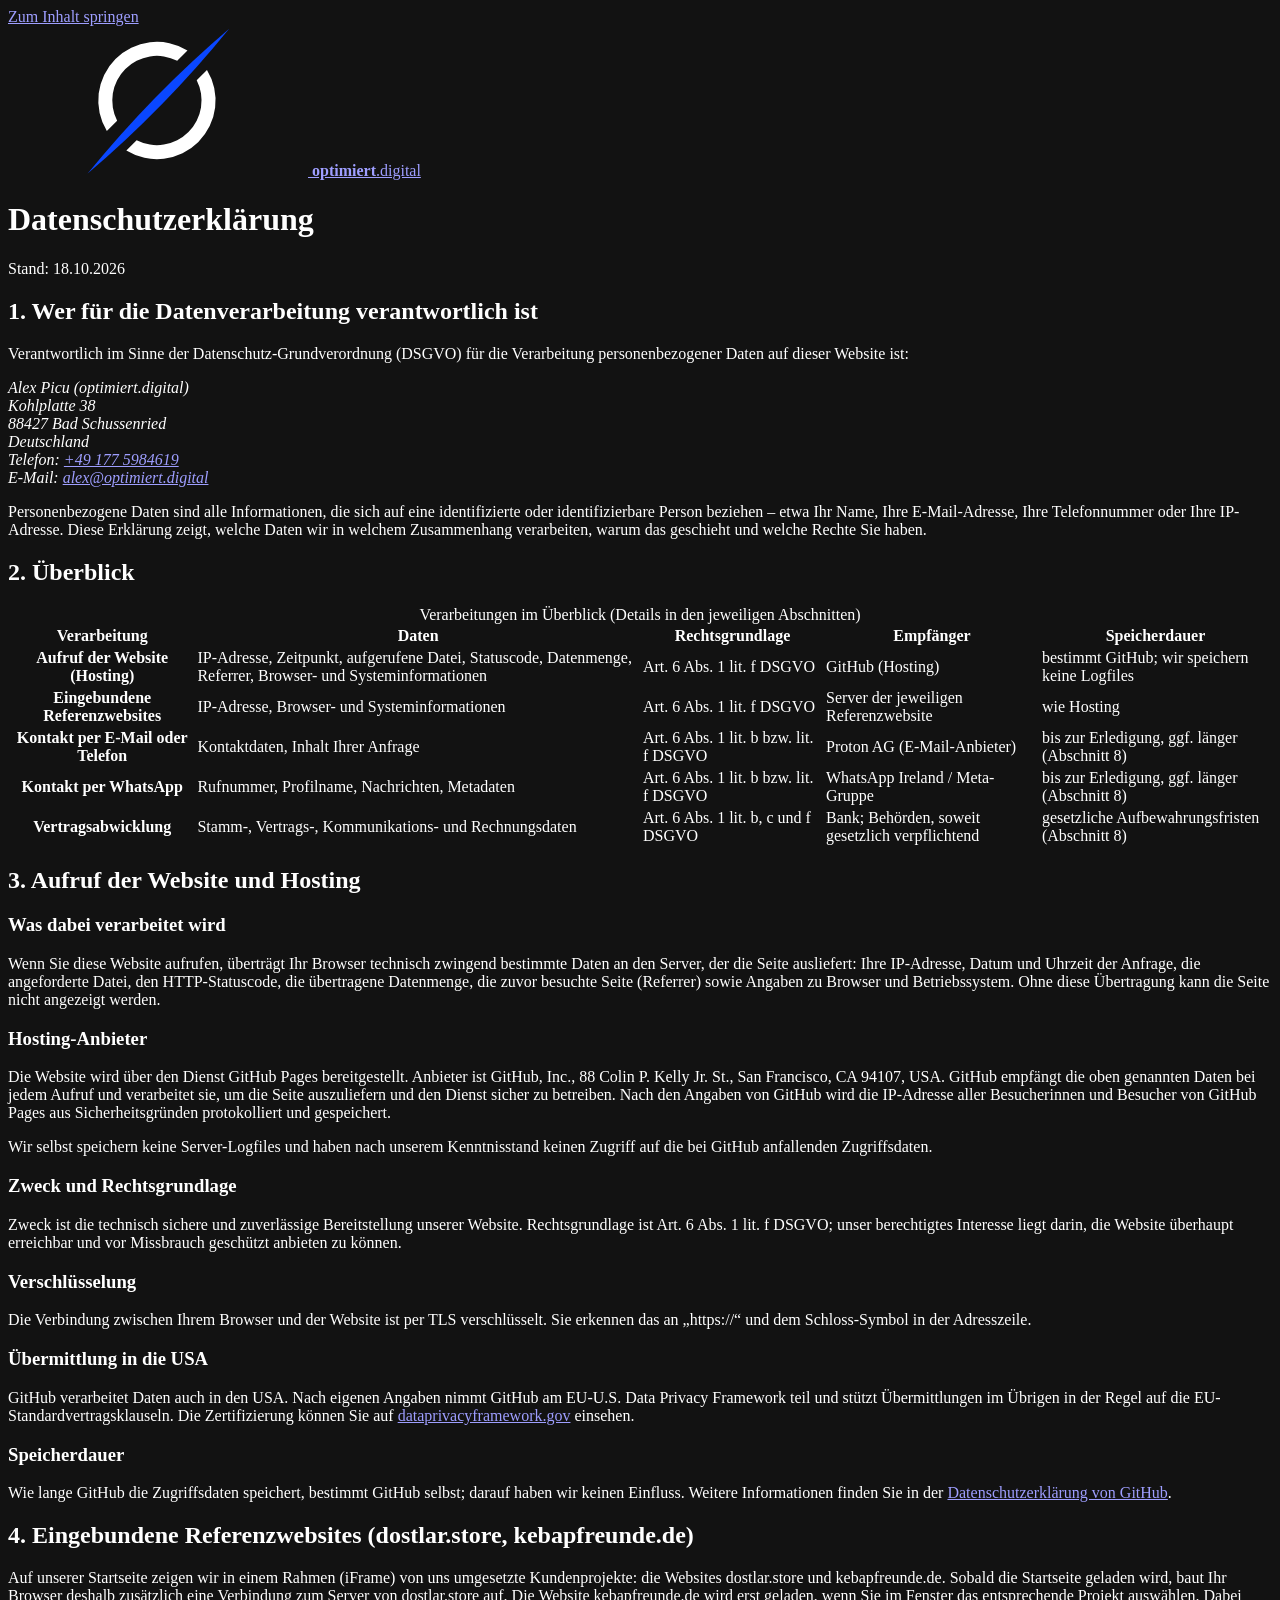
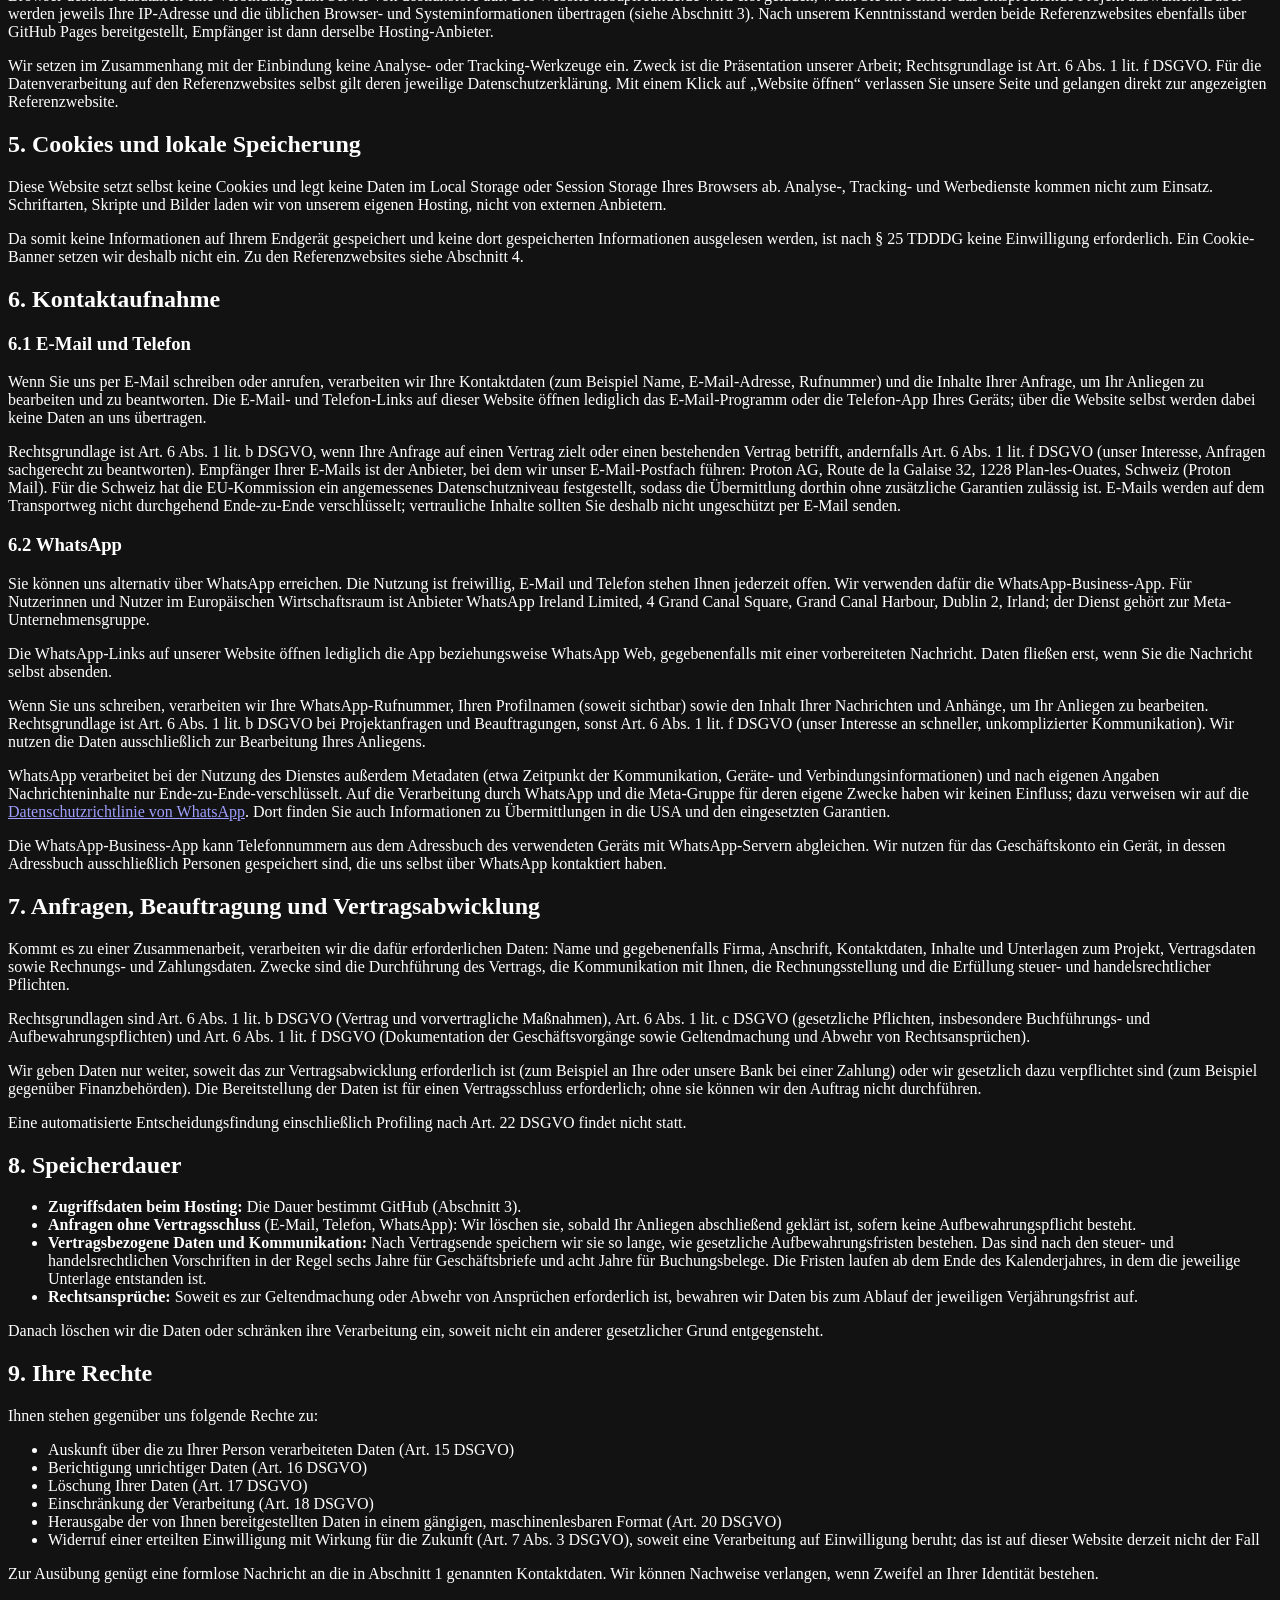
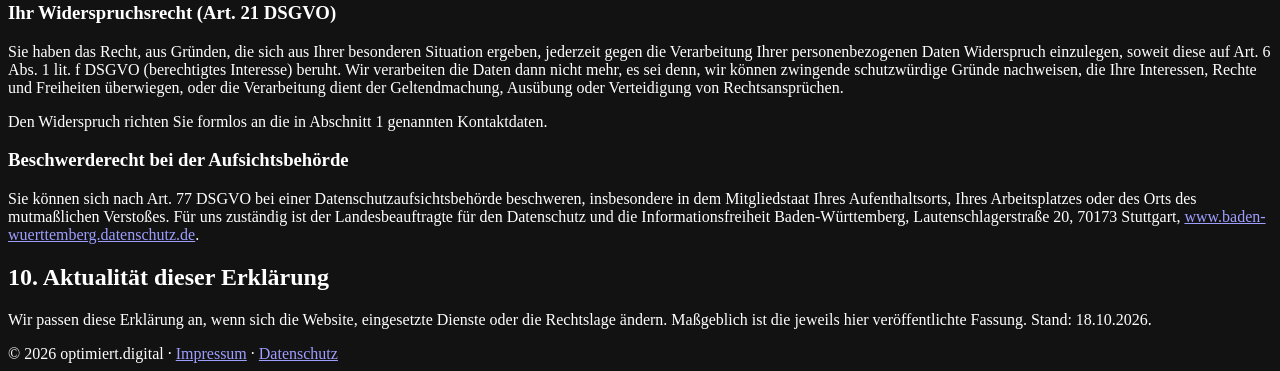
==== commit de72e43b: "Add files via upload" ====
--- a/datenschutz.html
+++ b/datenschutz.html
@@ -73,10 +73,10 @@
                   <td data-label="Speicherdauer">bestimmt GitHub; wir speichern keine Logfiles</td>
                 </tr>
                 <tr>
-                  <th scope="row" data-label="Verarbeitung">Eingebundene Referenzwebsite</th>
+                  <th scope="row" data-label="Verarbeitung">Eingebundene Referenzwebsites</th>
                   <td data-label="Daten">IP-Adresse, Browser- und Systeminformationen</td>
                   <td data-label="Rechtsgrundlage">Art. 6 Abs. 1 lit. f DSGVO</td>
-                  <td data-label="Empfänger">Server der Referenzwebsite</td>
+                  <td data-label="Empfänger">Server der jeweiligen Referenzwebsite</td>
                   <td data-label="Speicherdauer">wie Hosting</td>
                 </tr>
                 <tr>
@@ -129,15 +129,15 @@
         </section>
 
         <section aria-labelledby="referenz">
-          <h2 id="referenz">4. Eingebundene Referenzwebsite (dostlar.store)</h2>
-          <p>Auf unserer Startseite zeigen wir in einem Rahmen (iFrame) ein von uns umgesetztes Kundenprojekt: die Website dostlar.store. Sobald die Startseite geladen wird, baut Ihr Browser deshalb zusätzlich eine Verbindung zum Server dieser Referenzwebsite auf. Dabei werden Ihre IP-Adresse und die üblichen Browser- und Systeminformationen übertragen (siehe Abschnitt 3). Nach unserem Kenntnisstand wird die Referenzwebsite ebenfalls über GitHub Pages bereitgestellt, Empfänger ist dann derselbe Hosting-Anbieter.</p>
-          <p>Wir setzen im Zusammenhang mit der Einbindung keine Analyse- oder Tracking-Werkzeuge ein. Zweck ist die Präsentation unserer Arbeit; Rechtsgrundlage ist Art. 6 Abs. 1 lit. f DSGVO. Für die Datenverarbeitung auf der Referenzwebsite selbst gilt deren eigene Datenschutzerklärung. Mit einem Klick auf „Website öffnen“ verlassen Sie unsere Seite und gelangen direkt zu dostlar.store.</p>
+          <h2 id="referenz">4. Eingebundene Referenzwebsites (dostlar.store, kebapfreunde.de)</h2>
+          <p>Auf unserer Startseite zeigen wir in einem Rahmen (iFrame) von uns umgesetzte Kundenprojekte: die Websites dostlar.store und kebapfreunde.de. Sobald die Startseite geladen wird, baut Ihr Browser deshalb zusätzlich eine Verbindung zum Server von dostlar.store auf. Die Website kebapfreunde.de wird erst geladen, wenn Sie im Fenster das entsprechende Projekt auswählen. Dabei werden jeweils Ihre IP-Adresse und die üblichen Browser- und Systeminformationen übertragen (siehe Abschnitt 3). Nach unserem Kenntnisstand werden beide Referenzwebsites ebenfalls über GitHub Pages bereitgestellt, Empfänger ist dann derselbe Hosting-Anbieter.</p>
+          <p>Wir setzen im Zusammenhang mit der Einbindung keine Analyse- oder Tracking-Werkzeuge ein. Zweck ist die Präsentation unserer Arbeit; Rechtsgrundlage ist Art. 6 Abs. 1 lit. f DSGVO. Für die Datenverarbeitung auf den Referenzwebsites selbst gilt deren jeweilige Datenschutzerklärung. Mit einem Klick auf „Website öffnen“ verlassen Sie unsere Seite und gelangen direkt zur angezeigten Referenzwebsite.</p>
         </section>
 
         <section aria-labelledby="cookies">
           <h2 id="cookies">5. Cookies und lokale Speicherung</h2>
           <p>Diese Website setzt selbst keine Cookies und legt keine Daten im Local Storage oder Session Storage Ihres Browsers ab. Analyse-, Tracking- und Werbedienste kommen nicht zum Einsatz. Schriftarten, Skripte und Bilder laden wir von unserem eigenen Hosting, nicht von externen Anbietern.</p>
-          <p>Da somit keine Informationen auf Ihrem Endgerät gespeichert und keine dort gespeicherten Informationen ausgelesen werden, ist nach § 25 TDDDG keine Einwilligung erforderlich. Ein Cookie-Banner setzen wir deshalb nicht ein. Zur Referenzwebsite siehe Abschnitt 4.</p>
+          <p>Da somit keine Informationen auf Ihrem Endgerät gespeichert und keine dort gespeicherten Informationen ausgelesen werden, ist nach § 25 TDDDG keine Einwilligung erforderlich. Ein Cookie-Banner setzen wir deshalb nicht ein. Zu den Referenzwebsites siehe Abschnitt 4.</p>
         </section>
 
         <section aria-labelledby="kontakt">
